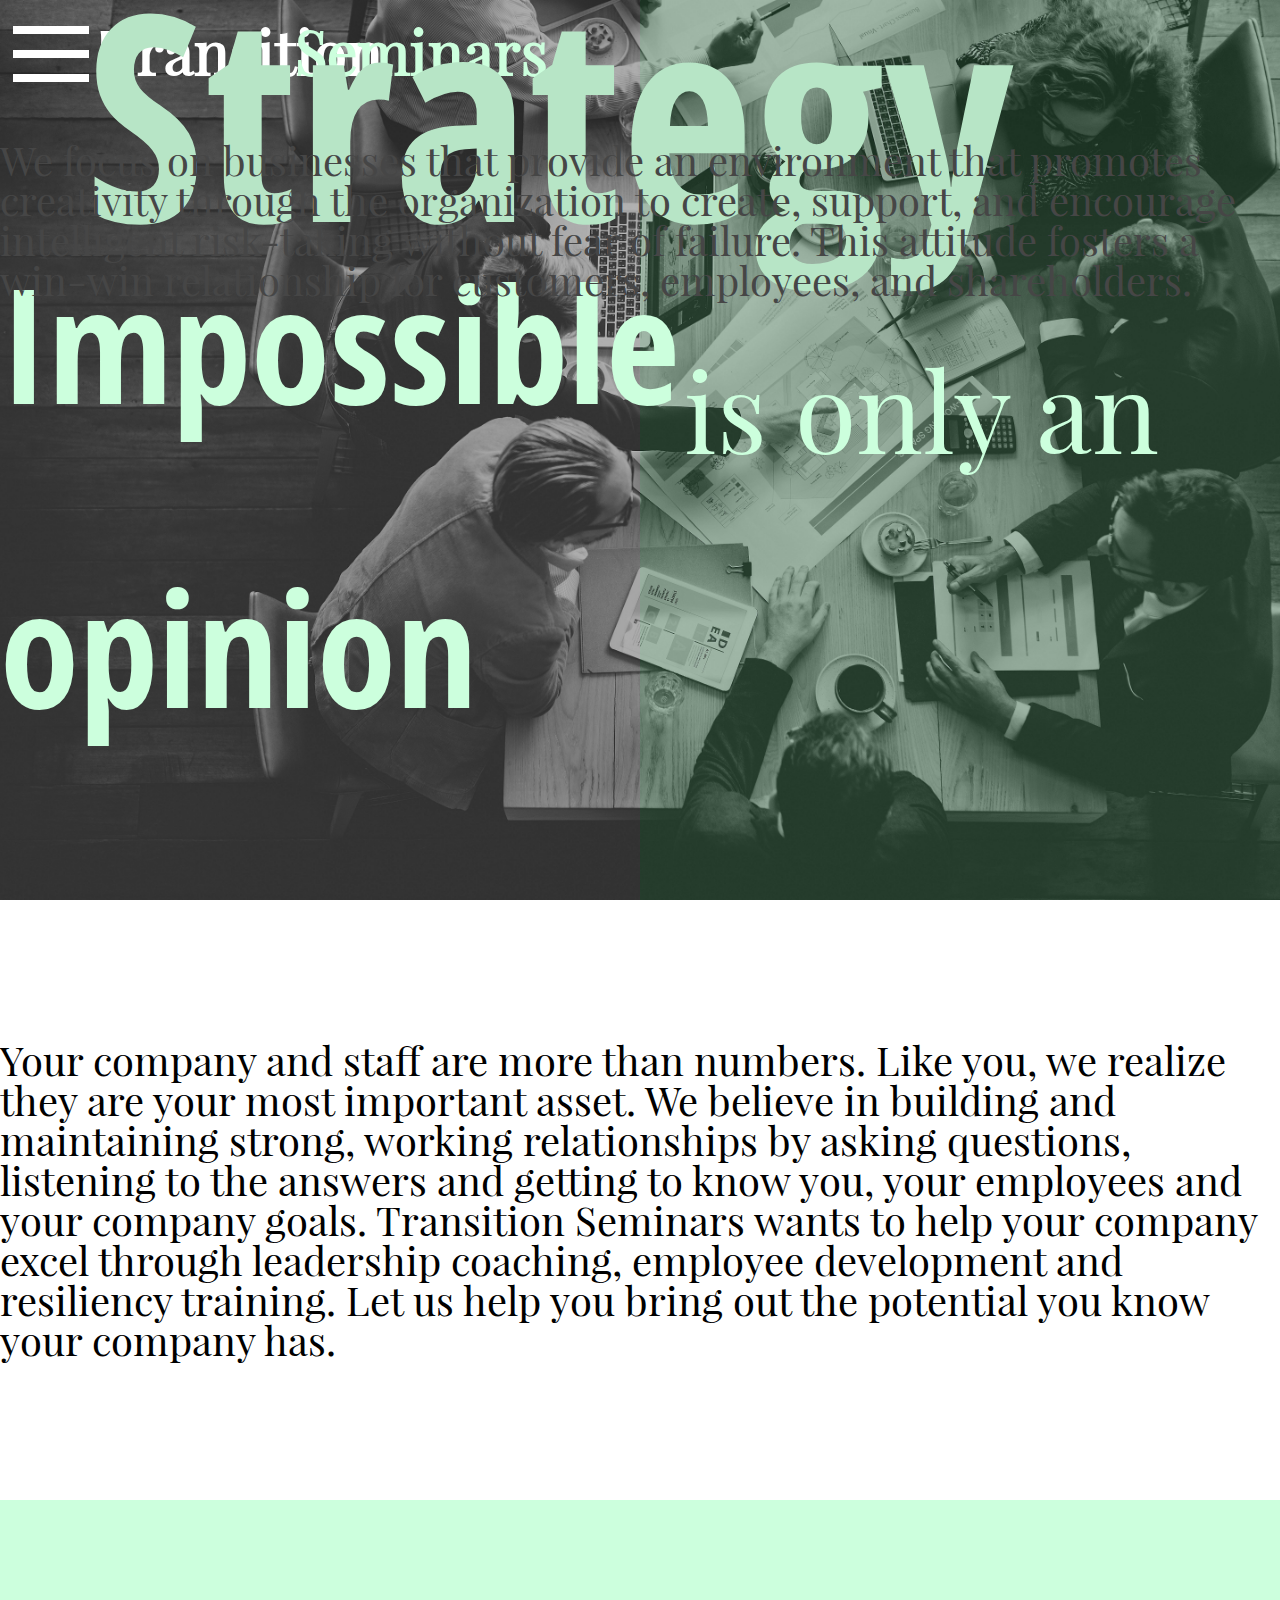
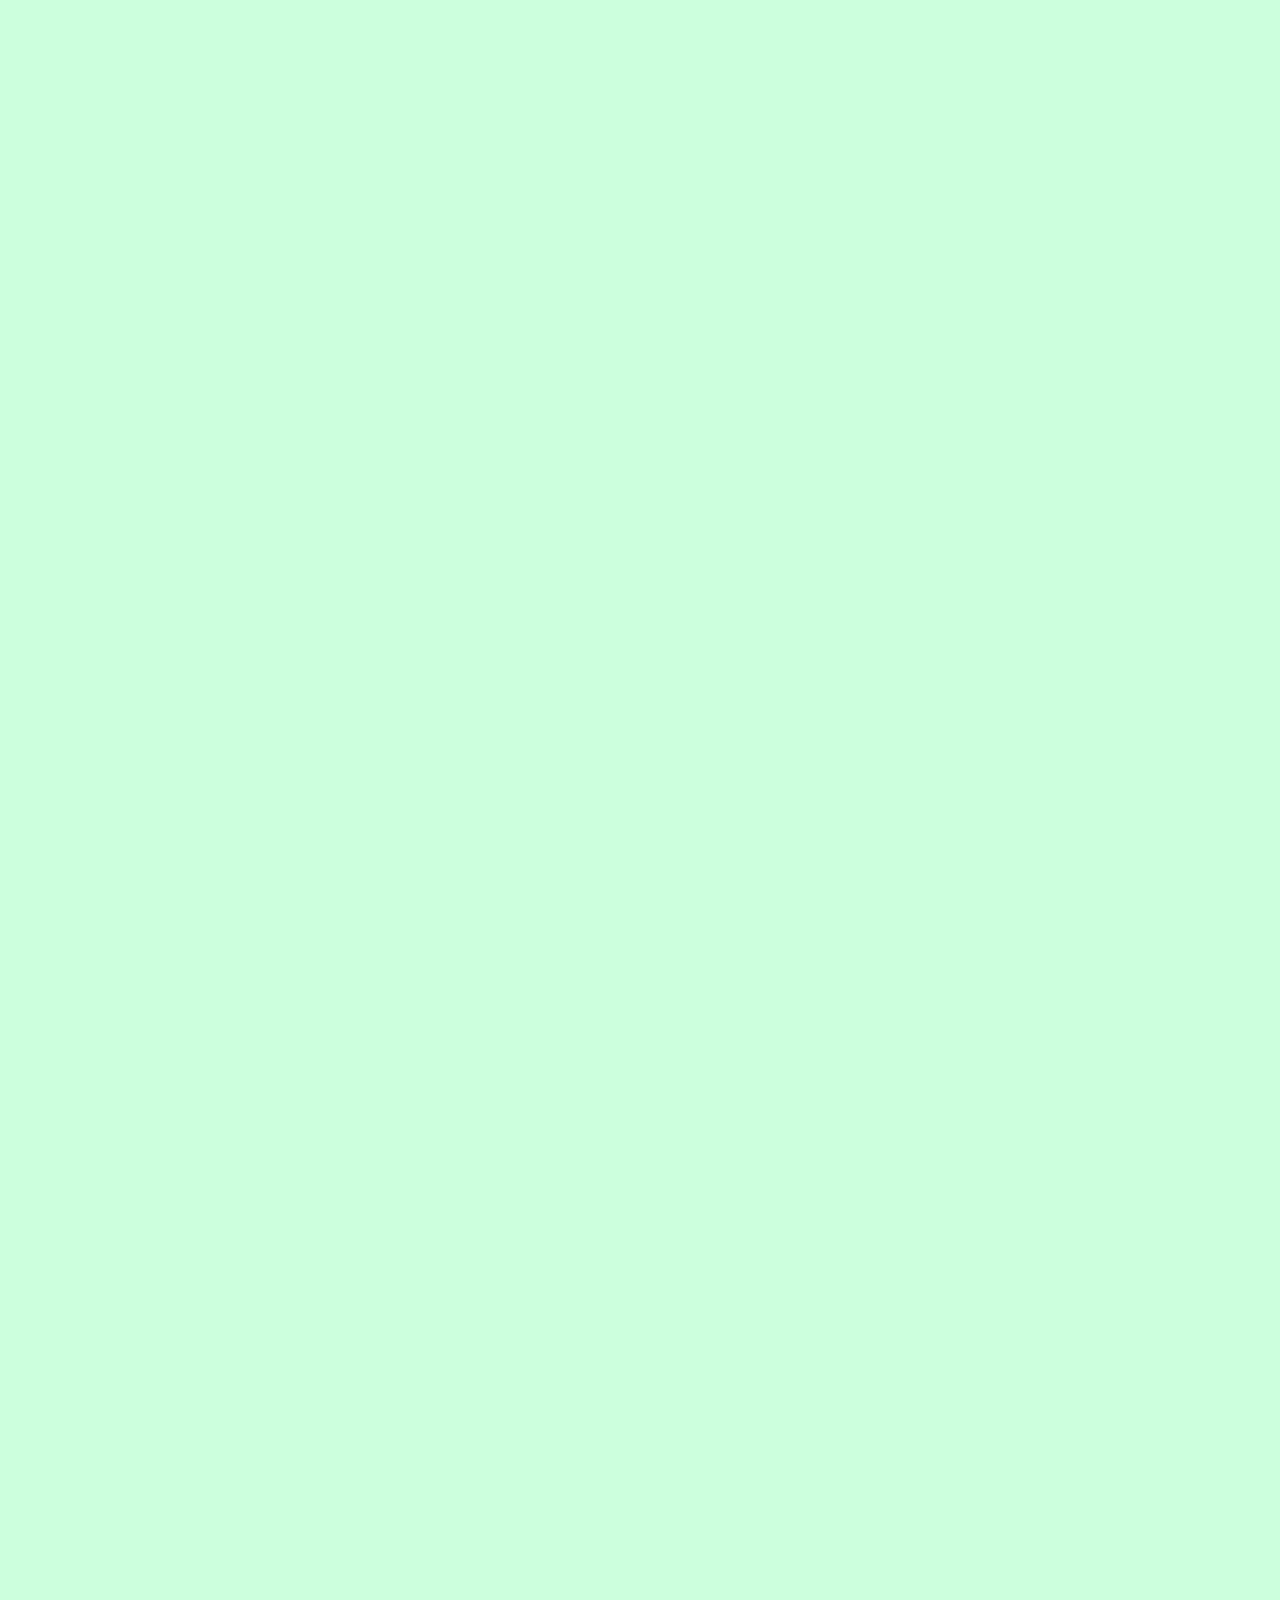
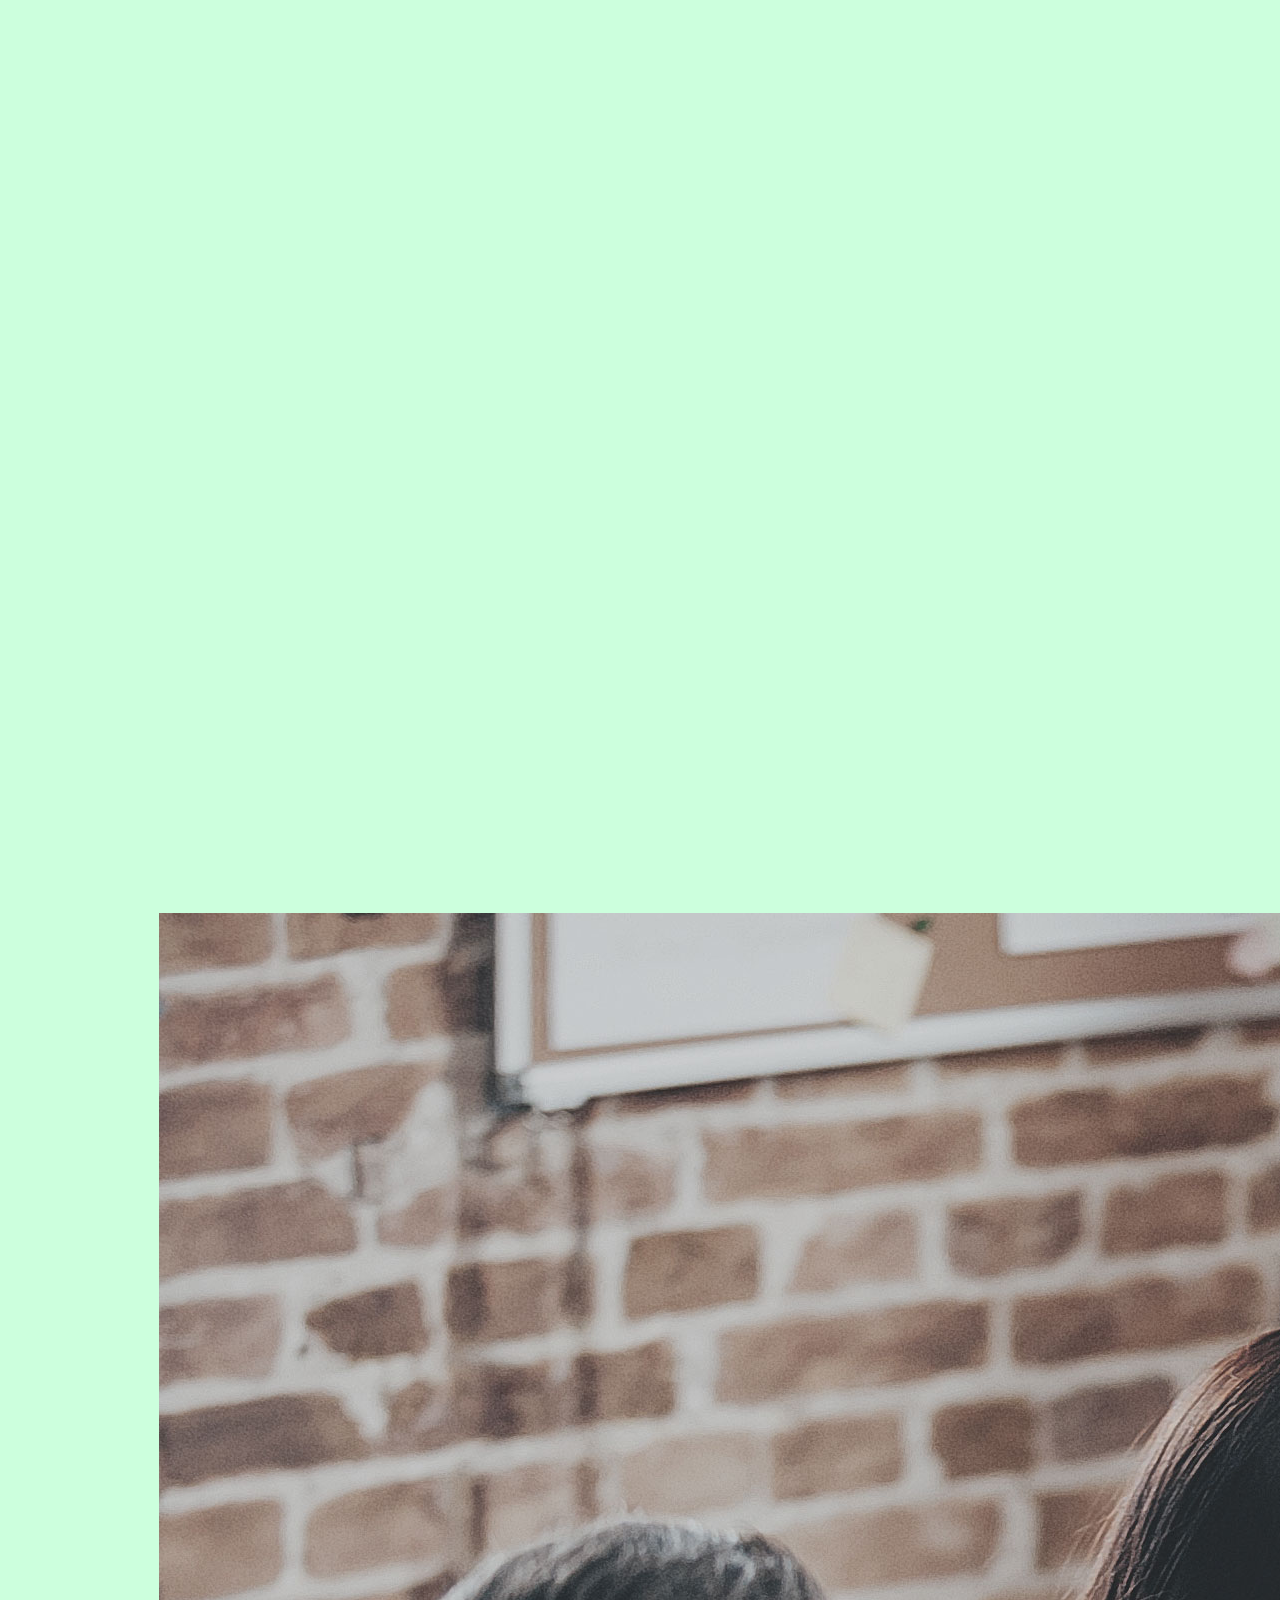
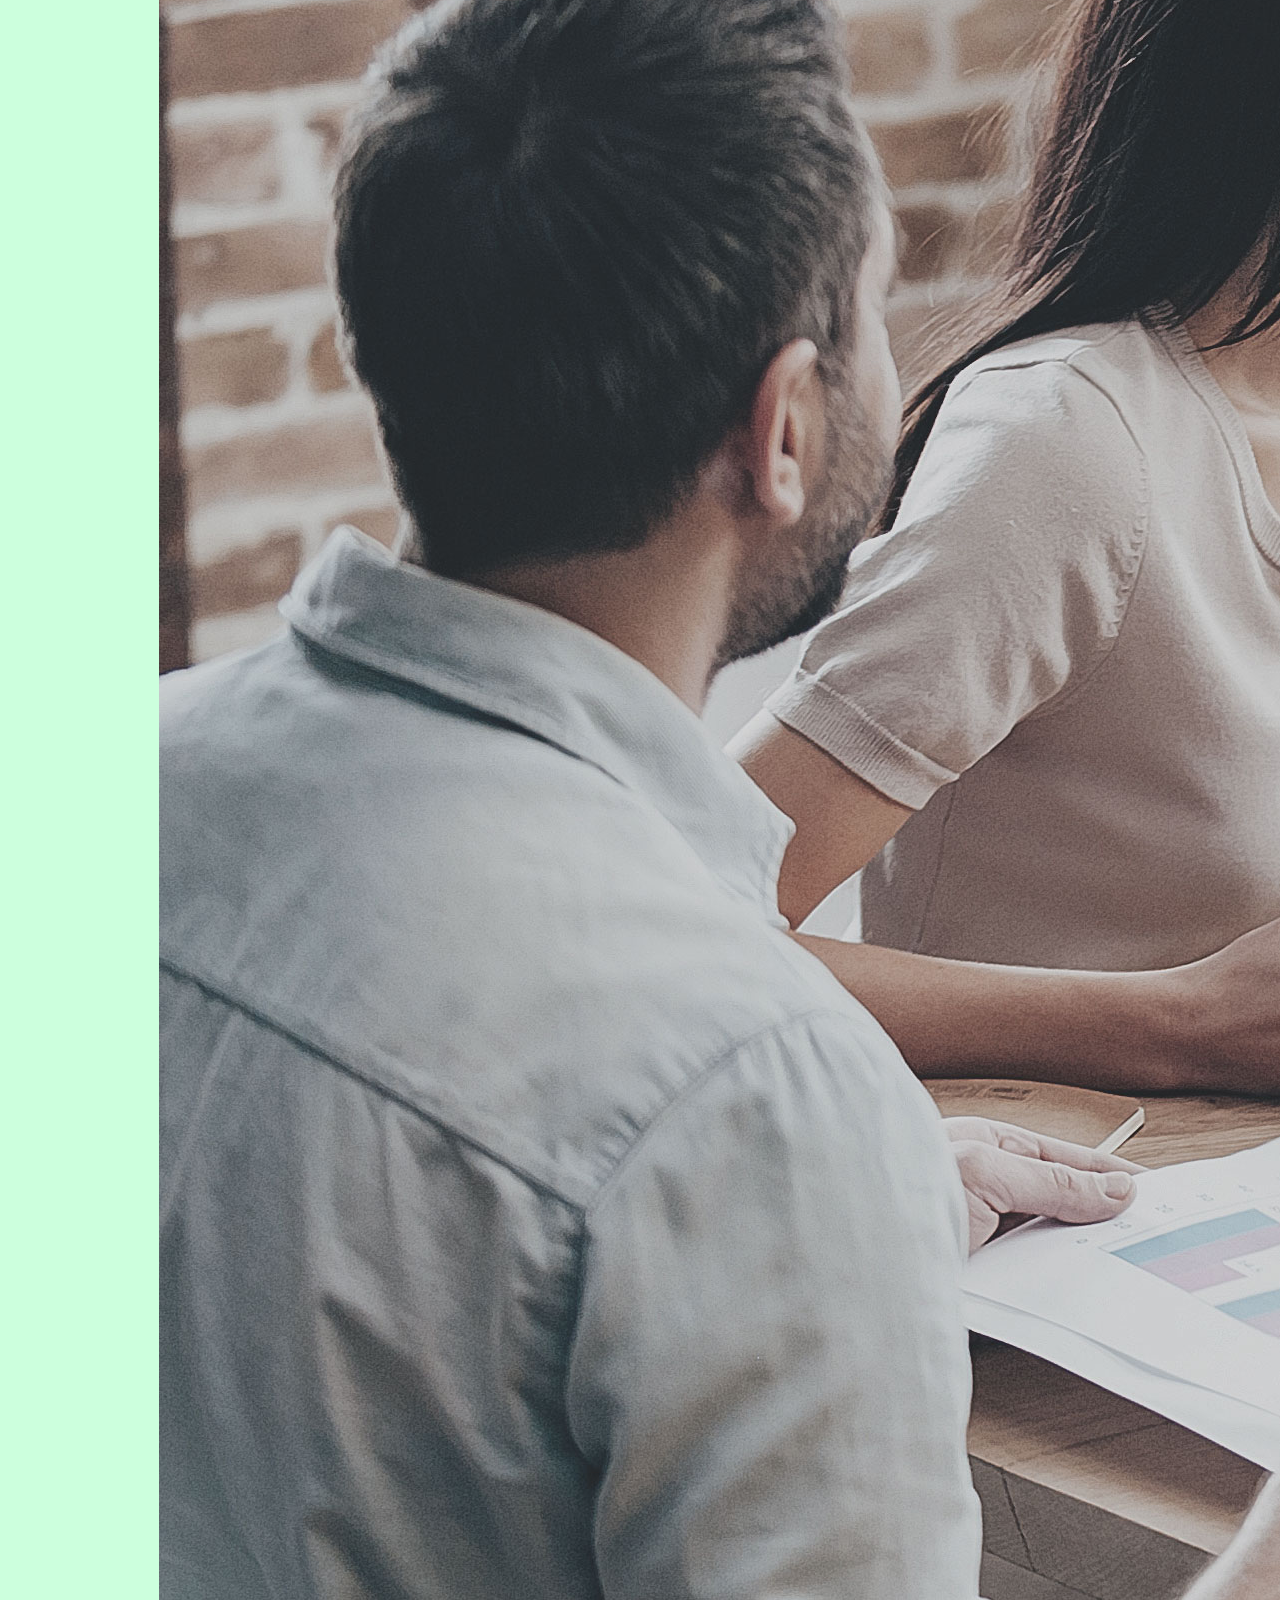
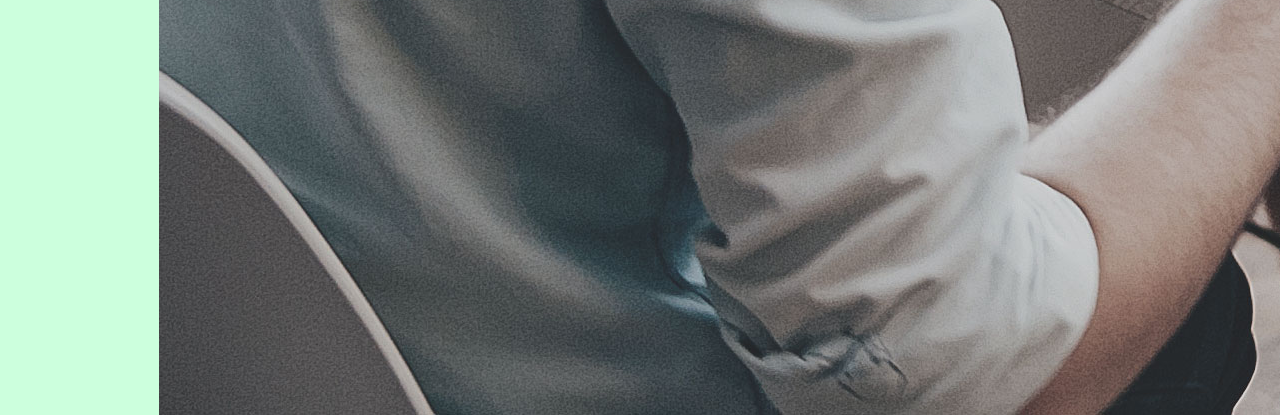
==== index.html @ 50e62ef0 "Finished vision and strategy statement complete with fade ins" ====
<DOCTYPE html>
<html lang="en">
	<head>
		<meta charset="utf-8">
		<meta http-equiv="X-UA-Compatible" content="IE=edge">
    	<meta name="viewport" content="width=device-width, initial-scale=1">

		<title>Transition Seminars</title>
		
		
		<link rel="stylesheet" href="https://maxcdn.bootstrapcdn.com/bootstrap/3.3.6/css/bootstrap.min.css" integrity="sha384-1q8mTJOASx8j1Au+a5WDVnPi2lkFfwwEAa8hDDdjZlpLegxhjVME1fgjWPGmkzs7" crossorigin="anonymous">
		<link rel="stylesheet" href="css/normalize.css">
		<link rel="stylesheet" href="css/animate.css">
		<link rel="stylesheet" href="css/styles.css">

	</head>
	<body class="preload">

		<div id="main" class="container">
			<div class="col-md-1" id="menu_button_container">
				<div class="menu_button">
					<span class="bar"></span>
					<span class="bar"></span>
					<span class="bar"></span>
				</div>
			</div>

			<ul class="col-md-3" id="nav">
				<li class="text-center"><a>Home</a></li>
				<li class="text-center"><a>Programs</a></li>
				<li class="text-center"><a>Products</a></li>
				<li class="text-center"><a>Contact</a></li>
			</ul>
			<div class="parent-container row">
				<div id="logo">
					<h3 class="col-md-offset-1 col-md-4">Transition <span>Seminars</span></h3>
				</div>
			</div>
			<div class="container-fluid col-md-12 row" id="quote">
				<span class="row col-md-12 text-center">Impossible</span>
				<span class="row col-md-12 text-center">is only an</span>
				<span class="row col-md-12 text-center">opinion</span>
			</div>
		</div>
		<div id="intro" class="container-fluid">
			<p class="col-md-6 col-md-offset-3">Your company and staff are more than numbers. Like you, we realize they are your most important asset. We believe in building and maintaining strong, working relationships by asking questions, listening to the answers and getting to know you, your employees and your company goals. Transition Seminars wants to help your company excel through leadership coaching, employee development and resiliency training. Let us help you bring out the potential you know your company has.</p>
		</div>
		<div id="three_values">
			<div id="vision" class="row">
				<img src="img/vision.jpg" class="col-md-5">
				<div class="col-md-3 col-md-offset-1">
					<span>Vision</span>
					<p>We believe that our role is to play an active part in making the world a better place to live and work. We are dedicated to excellence and the important task of empowering people to become aware of the capabilities of growth, understanding, and change that each of us has within us.</p>
				</div>
			</div>
			<div id="value-photos" class="row">
				<img src="img/values-1.jpg" class="col-md-6">
				<img src="img/values-2.jpg" class="col-md-6">
			</div>
			<div id="strategy" class="row">
				<div class="col-md-3 col-md-offset-3">
					<span>Strategy</span>
					<p>We focus on businesses that provide an environment that promotes creativity through the organization to create, support, and encourage intelligent risk-taking without fear of failure. This attitude fosters a win-win relationship for customers, employees, and shareholders.</p>
				</div>
				<img src="img/strategy.jpg" class="col-md-5">
			</div>
			<div id="advantage"></div>
		</div>
		<script src="https://ajax.googleapis.com/ajax/libs/jquery/1.11.3/jquery.min.js"></script>
		<script type="text/javascript" src="js/styles.js"></script>
	</body>	
</html>
---- css/styles.css ----
@font-face {
  font-family: Open Sans Condensed Bold;
  src: url("../fonts/OpenSans-CondBold.ttf"); }
@font-face {
  font-family: Playfair Display Regular;
  src: url("../fonts/PlayfairDisplay-Regular.ttf"); }
.preload *, .preload *:after {
  -webkit-transition: none !important;
  -moz-transition: none !important;
  -ms-transition: none !important;
  -o-transition: none !important;
  transition: none !important; }

body {
  font-size: 16px; }
  body #main {
    width: 100%;
    transition: 600ms ease; }
  body .main-left {
    position: absolute;
    left: 470 !important;
    transition: 600ms ease; }
  body #menu_button_container {
    position: fixed;
    margin-top: 10px;
    z-index: 10;
    width: 0;
    transition: .3s; }
    body #menu_button_container .menu_button {
      position: relative;
      width: 48px; }
      body #menu_button_container .menu_button .bar {
        display: block;
        width: .8rem;
        height: .5rem;
        margin: 1rem 0;
        border-right: 4.8rem solid #fff;
        -webkit-transition: all 600ms ease-in-out;
        -moz-transition: all 600ms ease-in-out;
        -ms-transition: all 600ms ease-in-out;
        -o-transition: all 600ms ease-in-out;
        transition: all 600ms ease-in-out; }
        body #menu_button_container .menu_button .bar:nth-of-type(1), body #menu_button_container .menu_button .bar:nth-of-type(3) {
          -webkit-transition: all 300ms ease-in-out;
          -moz-transition: all 300ms ease-in-out;
          -ms-transition: all 600ms ease-in-out;
          -o-transition: all 600ms ease-in-out;
          transition: all 600ms ease-in-out; }
        body #menu_button_container .menu_button .bar:nth-of-type(2):after {
          content: "";
          position: absolute;
          border-right: 4.8rem solid #ffffff;
          width: .8rem;
          height: .5rem;
          -webkit-transition: -webkit-all 300ms ease-in-out;
          -moz-transition: -moz- 300ms ease-in-out;
          -ms-transition: -ms-all 600ms ease-in-out;
          -o-transition: -o-all 600ms ease-in-out;
          transition: 600ms ease-in-out; }
      body #menu_button_container .menu_button .bar-scroll {
        border-right: 4.8rem solid #464646 !important; }
        body #menu_button_container .menu_button .bar-scroll:nth-of-type(2):after {
          border-right: 4.8rem solid #464646 !important; }
  body .pushed .menu_button .bar:nth-of-type(1) {
    opacity: 0;
    transform: translateY(-10px);
    border-right: 4.8rem solid #464646 !important; }
  body .pushed .menu_button .bar:nth-of-type(3) {
    opacity: 0;
    transform: translateY(10px);
    border-right: 4.8rem solid #464646 !important; }
  body .pushed .menu_button .bar:nth-of-type(2) {
    border-right: 4.8rem solid #464646 !important;
    -webkit-transform: rotate(-45deg);
    -moz-transform: rotate(-45deg);
    -ms-transform: rotate(-45deg);
    -o-transform: rotate(-45deg);
    transform: rotate(-45deg); }
    body .pushed .menu_button .bar:nth-of-type(2):after {
      content: "";
      border-right: 4.8rem solid #464646 !important;
      -webkit-transform: rotate(90deg);
      -moz-transform: rotate(90deg);
      -ms-transform: rotate(90deg);
      -o-transform: rotate(90deg);
      transform: rotate(90deg); }
  body #nav {
    position: fixed;
    background-color: white;
    height: 100%;
    margin-left: -15px;
    font-size: 5rem;
    padding-top: 75px;
    z-index: 9;
    left: -470;
    transition: 600ms;
    list-style-type: none;
    font-family: Open Sans Condensed Bold; }
    body #nav li {
      margin: 50px 0; }
      body #nav li a {
        position: relative;
        color: #464646; }
        body #nav li a:after {
          content: "";
          position: absolute;
          background-color: #ccffdd;
          height: 7px;
          width: 0;
          top: 100%;
          left: 0;
          -webkit-transition: opacity .4s ease-in-out, width .4s ease-in-out;
          -moz-transition: opacity .4s ease-in-out, width .4s ease-in-out;
          -o-transition: opacity .4s ease-in-out, width .4s ease-in-out;
          transition: opacity .4s ease-in-out, width .4s ease-in-out; }
        body #nav li a:link, body #nav li a:active, body #nav li a:visited {
          color: #464646;
          text-decoration: none; }
        body #nav li a:hover {
          color: #464646;
          text-decoration: none; }
          body #nav li a:hover:after {
            opacity: 1;
            width: 100%; }
  body .nav-left {
    left: 0 !important; }
  body #main {
    background: url("../img/header.jpg");
    background-size: cover;
    background-position: center;
    height: 100vh;
    background-attachment: fixed; }
    body #main .parent-container {
      position: relative; }
      body #main .parent-container #logo {
        position: absolute;
        left: 100; }
        body #main .parent-container #logo h3 {
          position: absolute;
          font-family: Playfair Display Regular;
          font-size: 3.75rem;
          color: #fff;
          margin-top: 16px;
          padding-bottom: 5px;
          transition: 600ms; }
          body #main .parent-container #logo h3 span {
            position: absolute;
            color: #ccffdd;
            top: 0;
            left: 195;
            transition: 600ms; }
    body #main .logo-left h3 {
      color: #464646 !important; }
      body #main .logo-left h3 span {
        color: #464646 !important; }
    body #main #quote {
      position: absolute;
      width: 100%; }
      body #main #quote span:nth-child(1) {
        position: relative;
        font-family: Open Sans Condensed Bold;
        font-size: 10rem;
        color: #ccffdd;
        top: 250; }
      body #main #quote span:nth-child(2) {
        position: relative;
        font-family: Playfair Display Regular;
        font-size: 7rem;
        color: #ccffdd;
        top: 300; }
      body #main #quote span:nth-child(3) {
        position: relative;
        font-family: Open Sans Condensed Bold;
        font-size: 10rem;
        color: #ccffdd;
        top: 370; }
  body #intro p {
    font-family: Playfair Display Regular;
    font-size: 2.5rem;
    padding: 100px 0;
    line-height: 40px; }
  body #three_values {
    background-color: #ccffdd;
    width: 100%; }
    body #three_values span {
      position: absolute;
      font-family: Open Sans Condensed Bold;
      font-size: 18rem;
      color: #b7e5c6; }
    body #three_values p {
      position: absolute;
      font-family: Playfair Display Regular;
      font-size: 2.5rem;
      line-height: 40px;
      color: #464646; }
    body #three_values #vision {
      margin: 0px; }
      body #three_values #vision img {
        margin-left: -15px;
        padding: 0;
        opacity: 0; }
      body #three_values #vision span {
        top: -50;
        left: -205;
        opacity: 0;
        animation-delay: 200ms; }
      body #three_values #vision p {
        top: 100;
        opacity: 0;
        animation-delay: 400ms; }
    body #three_values #value-photos {
      margin: 0;
      padding: 0; }
      body #three_values #value-photos img {
        margin: 0;
        padding: 0;
        width: 50%;
        opacity: 0; }
      body #three_values #value-photos img:nth-of-type(2) {
        animation-delay: 200ms; }
    body #three_values #strategy {
      background: #ccffdd;
      width: 100%;
      margin: 0;
      padding: 0; }
      body #three_values #strategy span {
        top: -55;
        left: 85;
        z-index: 1;
        animation-delay: 200ms; }
      body #three_values #strategy p {
        top: 100;
        z-index: 2;
        animation-delay: 400ms; }
      body #three_values #strategy img {
        position: relative;
        margin: 0;
        padding: 0;
        left: 159;
        transition: 600ms; }

/*# sourceMappingURL=styles.css.map */
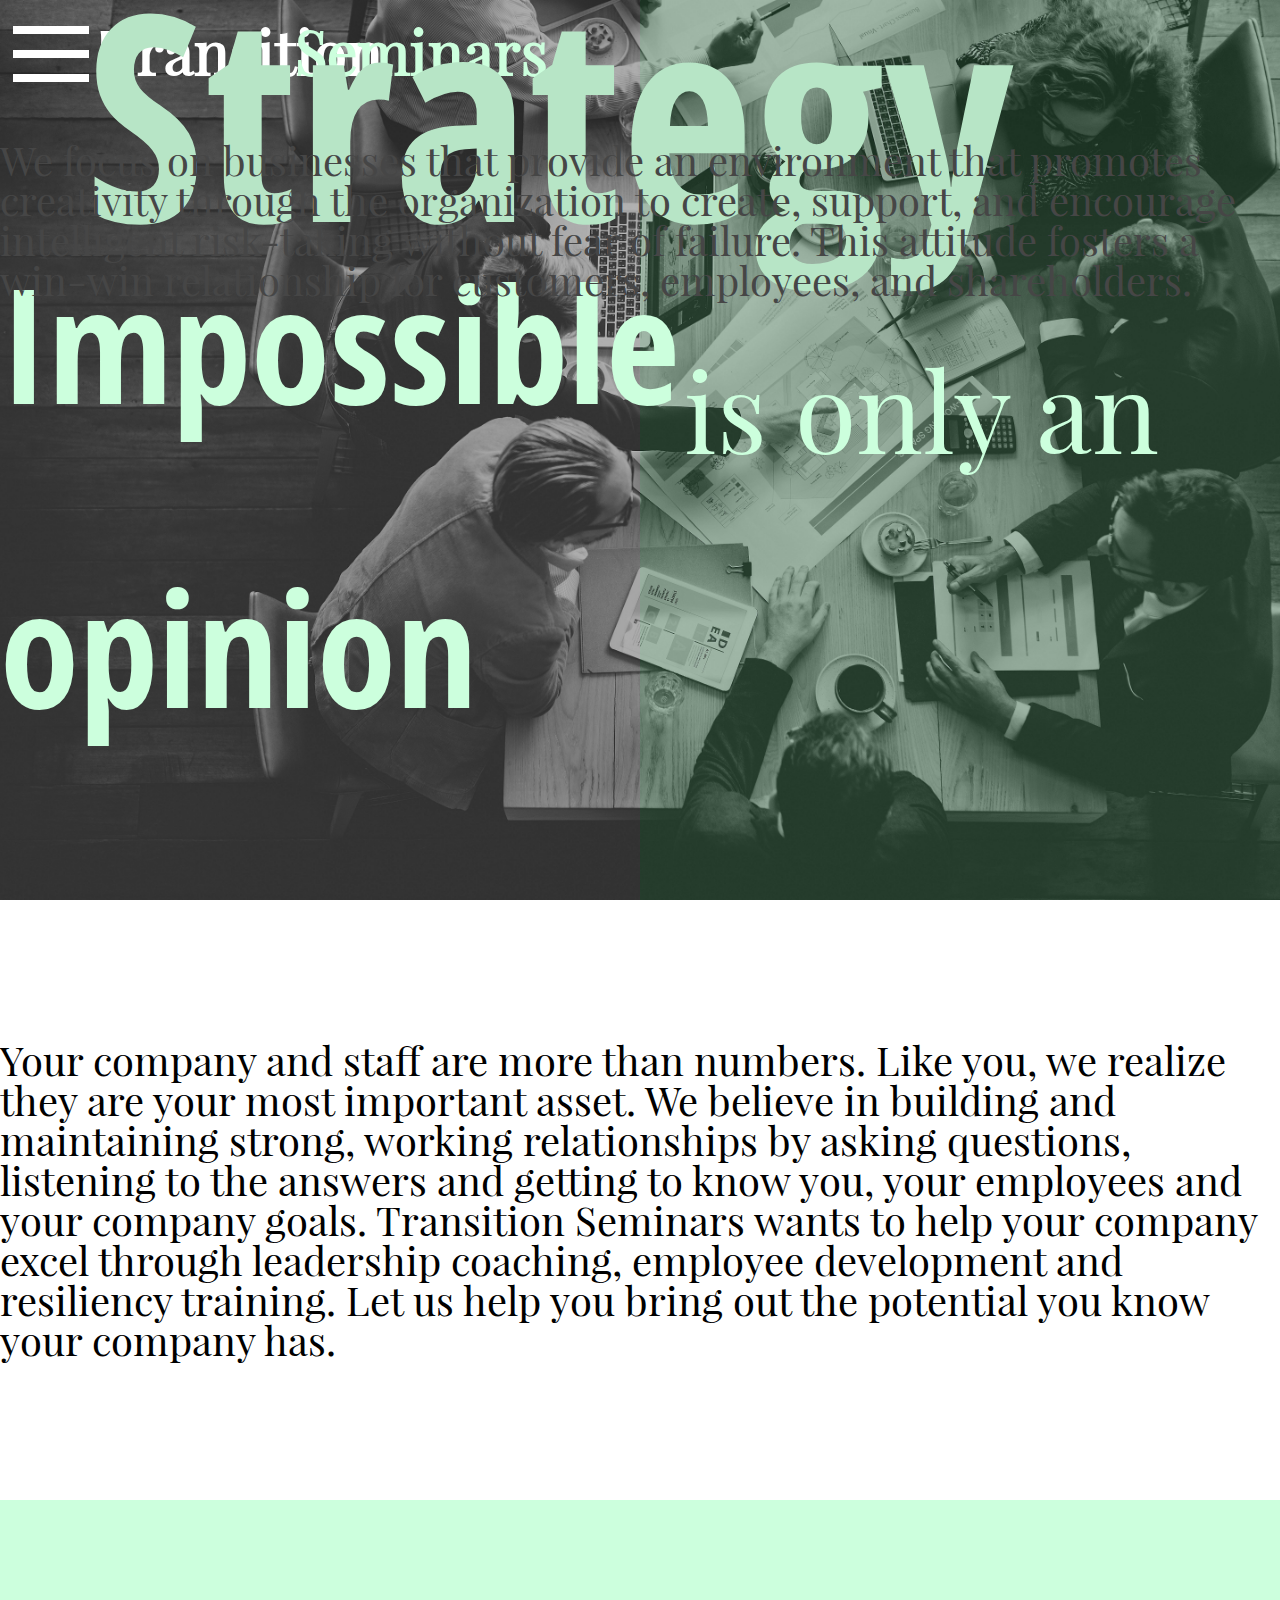
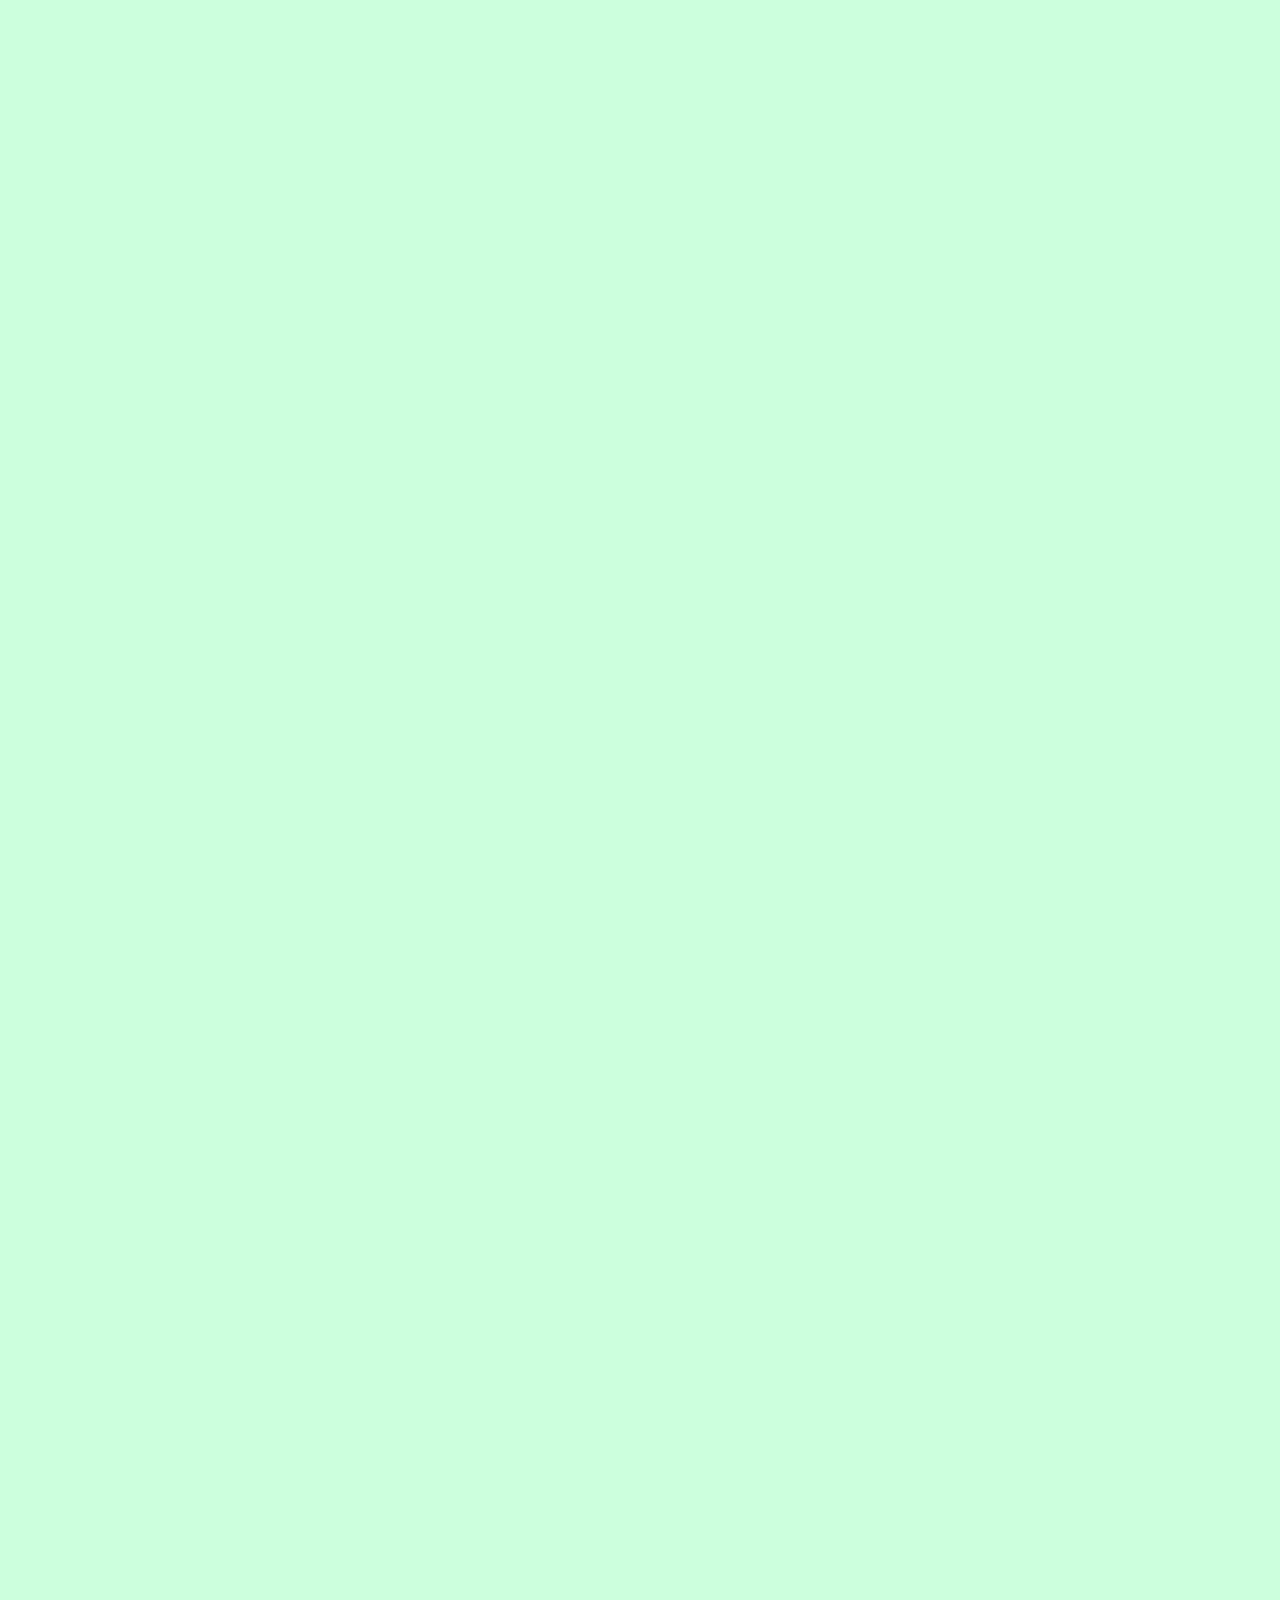
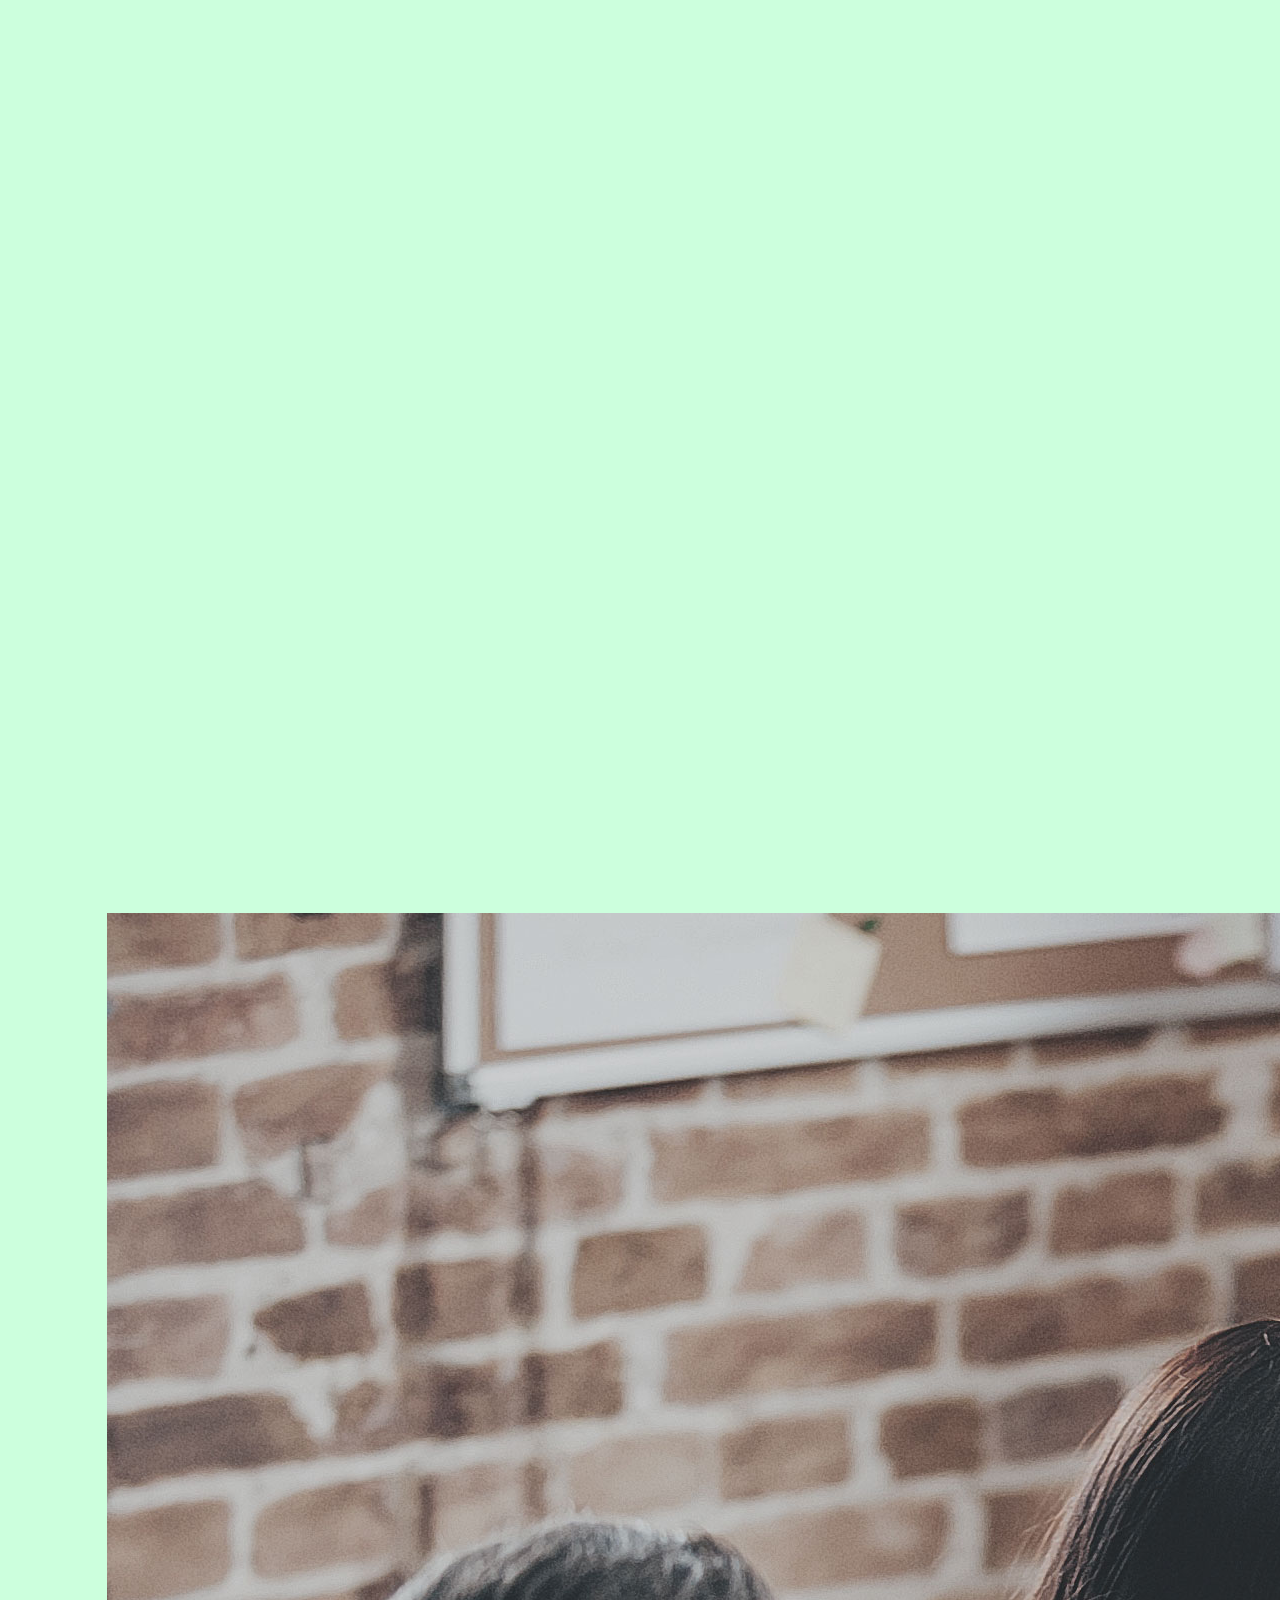
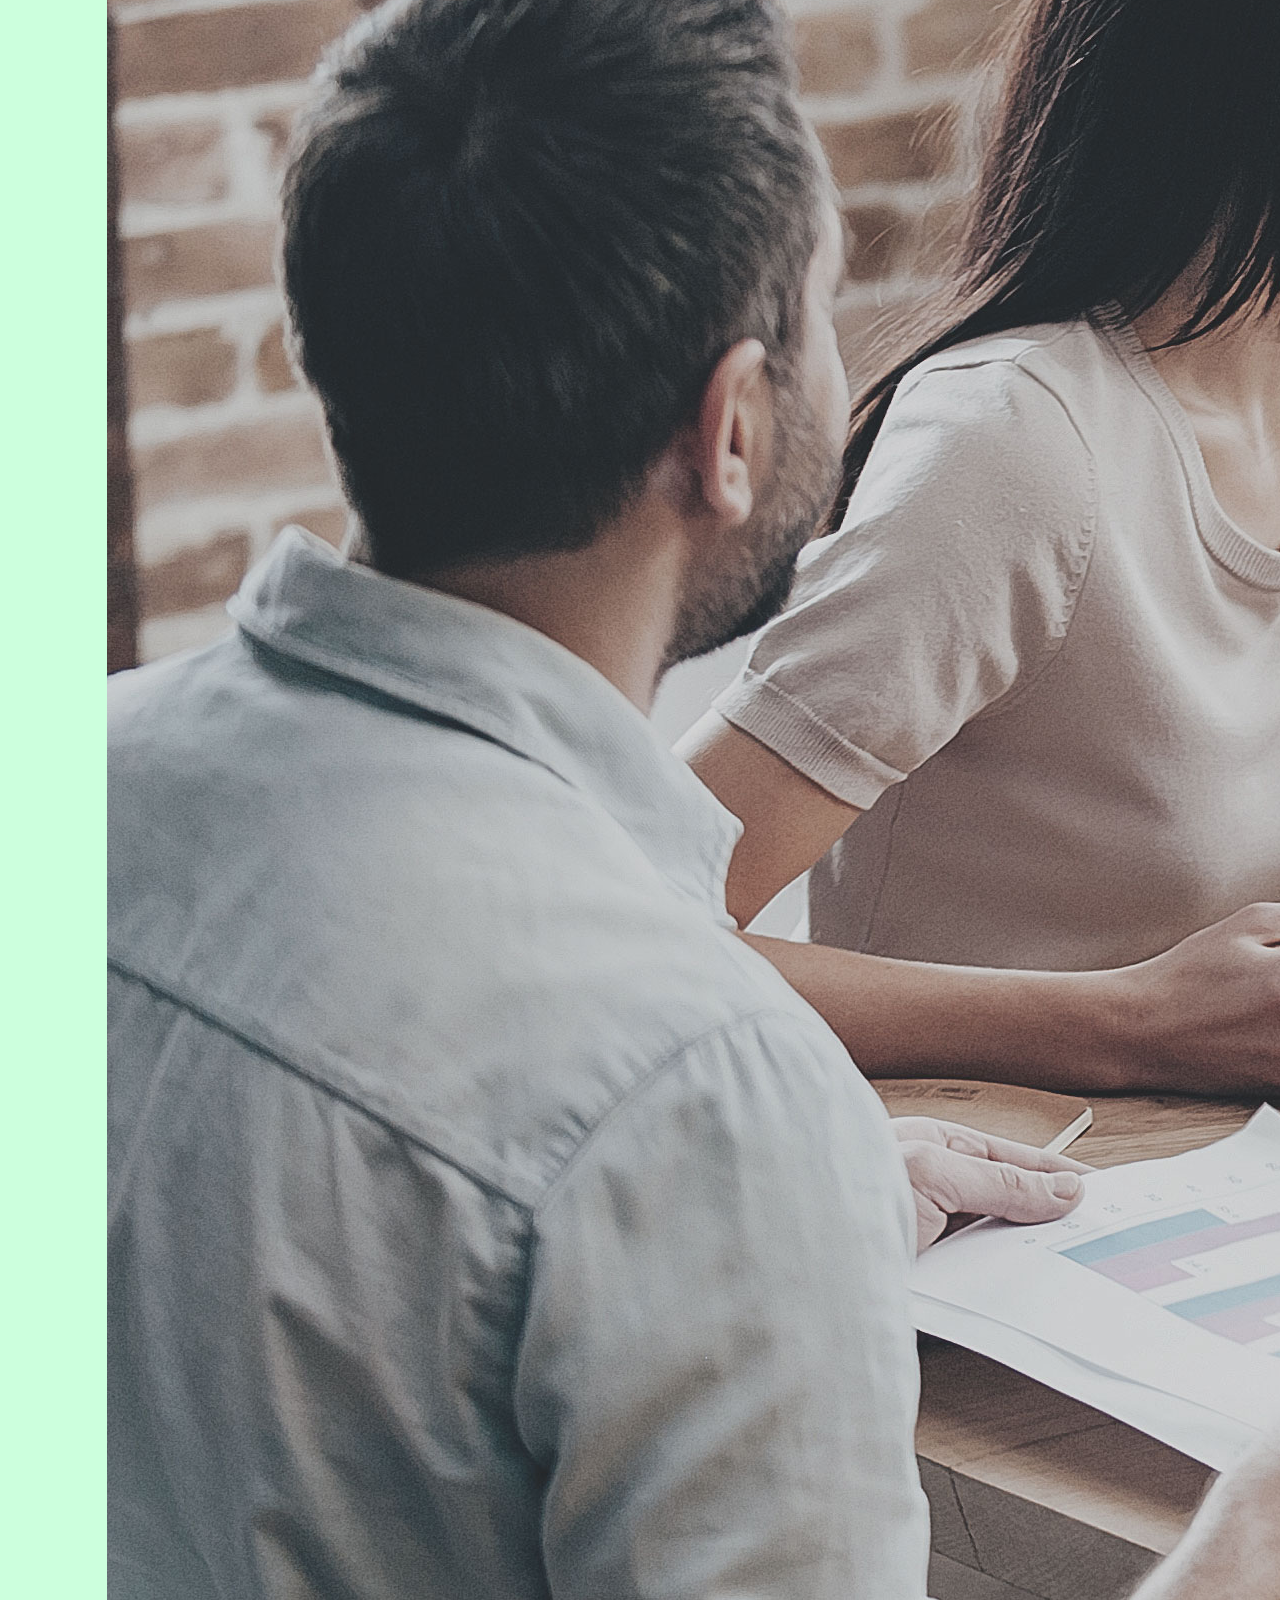
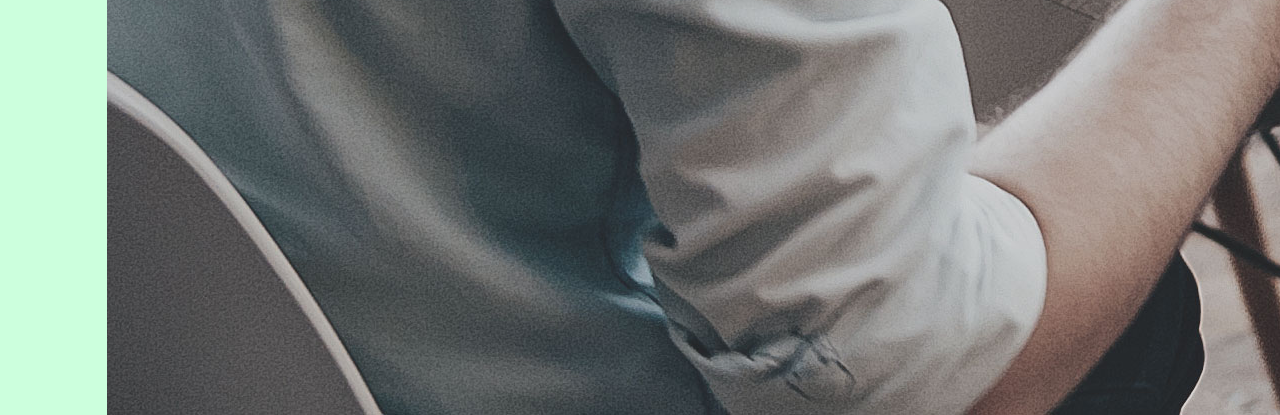
==== commit 8a6d0b6e: "Made header quote parallax and fixed responsiveness of the strategy image" ====
--- a/index.html
+++ b/index.html
@@ -37,9 +37,9 @@
 				</div>
 			</div>
 			<div class="container-fluid col-md-12 row" id="quote">
-				<span class="row col-md-12 text-center">Impossible</span>
-				<span class="row col-md-12 text-center">is only an</span>
-				<span class="row col-md-12 text-center">opinion</span>
+				<span class="row col-md-12 text-center" id="quote-1">Impossible</span>
+				<span class="row col-md-12 text-center" id="quote-2">is only an</span>
+				<span class="row col-md-12 text-center" id="quote-3">opinion</span>
 			</div>
 		</div>
 		<div id="intro" class="container-fluid">
--- a/css/styles.css
+++ b/css/styles.css
@@ -15,15 +15,15 @@
   font-size: 16px; }
   body #main {
     width: 100%;
-    transition: 600ms ease; }
-  body .main-left {
-    position: absolute;
-    left: 470 !important;
-    transition: 600ms ease; }
+    background: url("../img/header.jpg");
+    background-size: cover;
+    background-position: center;
+    height: 100vh;
+    background-attachment: fixed; }
   body #menu_button_container {
     position: fixed;
     margin-top: 10px;
-    z-index: 10;
+    z-index: 99;
     width: 0;
     transition: .3s; }
     body #menu_button_container .menu_button {
@@ -91,7 +91,7 @@
     margin-left: -15px;
     font-size: 5rem;
     padding-top: 75px;
-    z-index: 9;
+    z-index: 15;
     left: -470;
     transition: 600ms;
     list-style-type: none;
@@ -124,61 +124,55 @@
             width: 100%; }
   body .nav-left {
     left: 0 !important; }
-  body #main {
-    background: url("../img/header.jpg");
-    background-size: cover;
-    background-position: center;
-    height: 100vh;
-    background-attachment: fixed; }
-    body #main .parent-container {
-      position: relative; }
-      body #main .parent-container #logo {
+  body #main .parent-container {
+    position: relative; }
+    body #main .parent-container #logo {
+      position: absolute;
+      left: 100; }
+      body #main .parent-container #logo h3 {
         position: absolute;
-        left: 100; }
-        body #main .parent-container #logo h3 {
+        font-family: Playfair Display Regular;
+        font-size: 3.75rem;
+        color: #fff;
+        margin-top: 16px;
+        padding-bottom: 5px;
+        transition: 600ms; }
+        body #main .parent-container #logo h3 span {
           position: absolute;
-          font-family: Playfair Display Regular;
-          font-size: 3.75rem;
-          color: #fff;
-          margin-top: 16px;
-          padding-bottom: 5px;
+          color: #ccffdd;
+          top: 0;
+          left: 195;
           transition: 600ms; }
-          body #main .parent-container #logo h3 span {
-            position: absolute;
-            color: #ccffdd;
-            top: 0;
-            left: 195;
-            transition: 600ms; }
-    body #main .logo-left h3 {
-      color: #464646 !important; }
-      body #main .logo-left h3 span {
-        color: #464646 !important; }
-    body #main #quote {
-      position: absolute;
-      width: 100%; }
-      body #main #quote span:nth-child(1) {
-        position: relative;
-        font-family: Open Sans Condensed Bold;
-        font-size: 10rem;
-        color: #ccffdd;
-        top: 250; }
-      body #main #quote span:nth-child(2) {
-        position: relative;
-        font-family: Playfair Display Regular;
-        font-size: 7rem;
-        color: #ccffdd;
-        top: 300; }
-      body #main #quote span:nth-child(3) {
-        position: relative;
-        font-family: Open Sans Condensed Bold;
-        font-size: 10rem;
-        color: #ccffdd;
-        top: 370; }
-  body #intro p {
-    font-family: Playfair Display Regular;
-    font-size: 2.5rem;
-    padding: 100px 0;
-    line-height: 40px; }
+  body #main #quote {
+    position: absolute;
+    width: 100%; }
+    body #main #quote span:nth-child(1) {
+      position: relative;
+      font-family: Open Sans Condensed Bold;
+      font-size: 10rem;
+      color: #ccffdd;
+      top: 250; }
+    body #main #quote span:nth-child(2) {
+      position: relative;
+      font-family: Playfair Display Regular;
+      font-size: 7rem;
+      color: #ccffdd;
+      top: 300; }
+    body #main #quote span:nth-child(3) {
+      position: relative;
+      font-family: Open Sans Condensed Bold;
+      font-size: 10rem;
+      color: #ccffdd;
+      top: 370; }
+  body #intro {
+    position: relative;
+    z-index: 10;
+    background-color: #fff; }
+    body #intro p {
+      font-family: Playfair Display Regular;
+      font-size: 2.5rem;
+      padding: 100px 0;
+      line-height: 40px; }
   body #three_values {
     background-color: #ccffdd;
     width: 100%; }
@@ -236,7 +230,7 @@
         position: relative;
         margin: 0;
         padding: 0;
-        left: 159;
+        left: 8.37%;
         transition: 600ms; }
 
 /*# sourceMappingURL=styles.css.map */
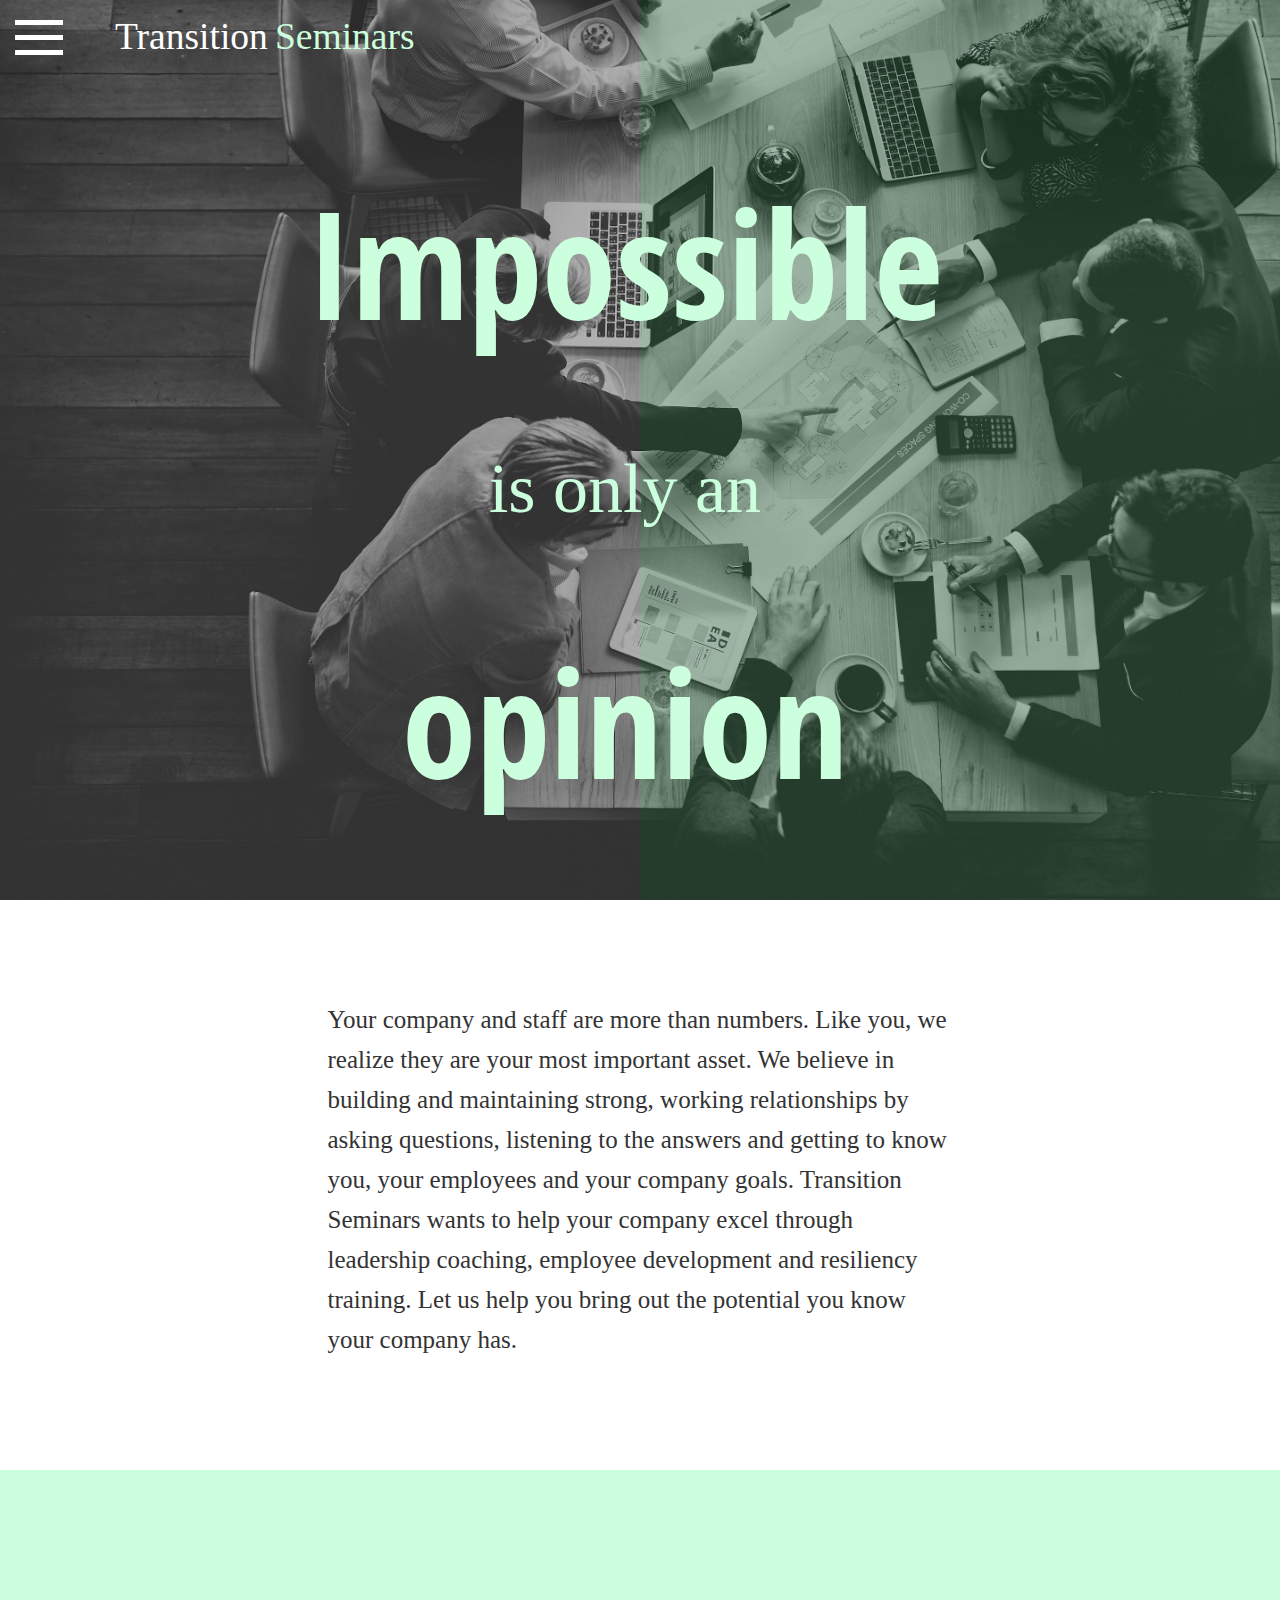
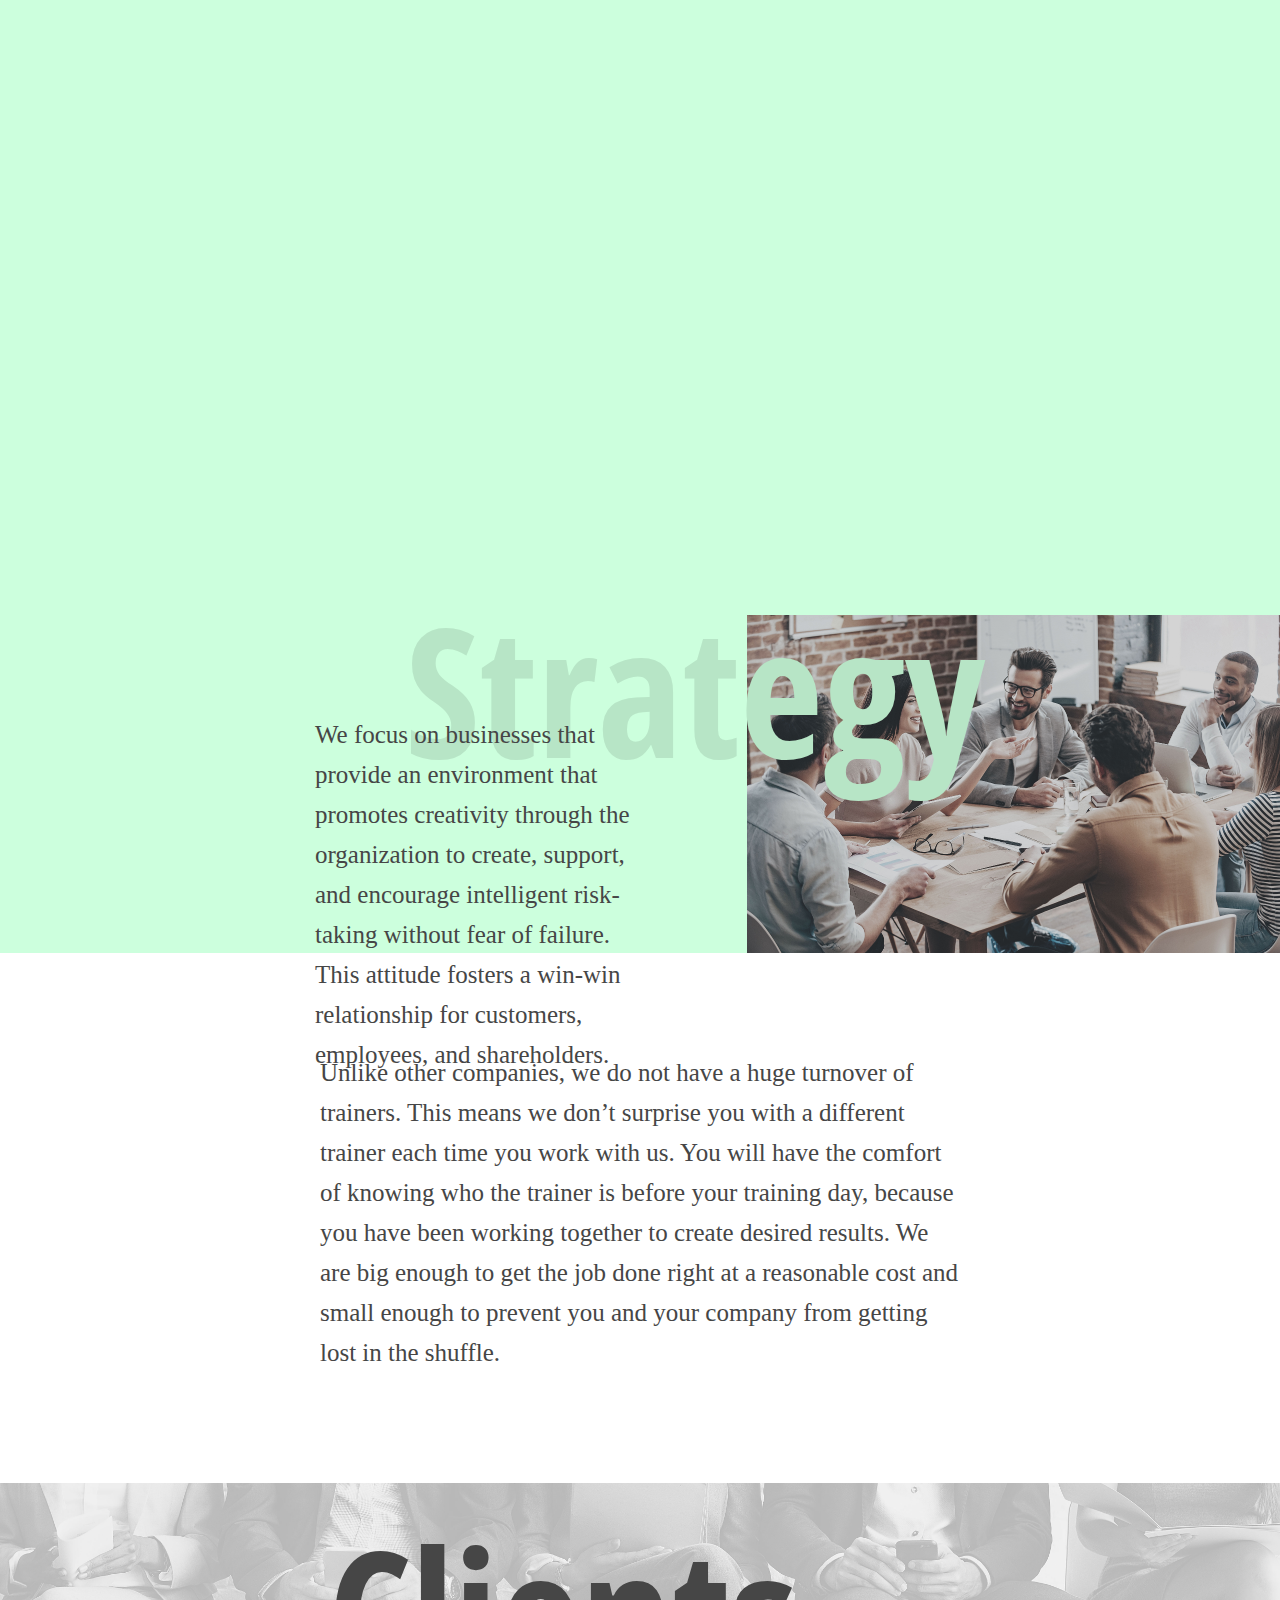
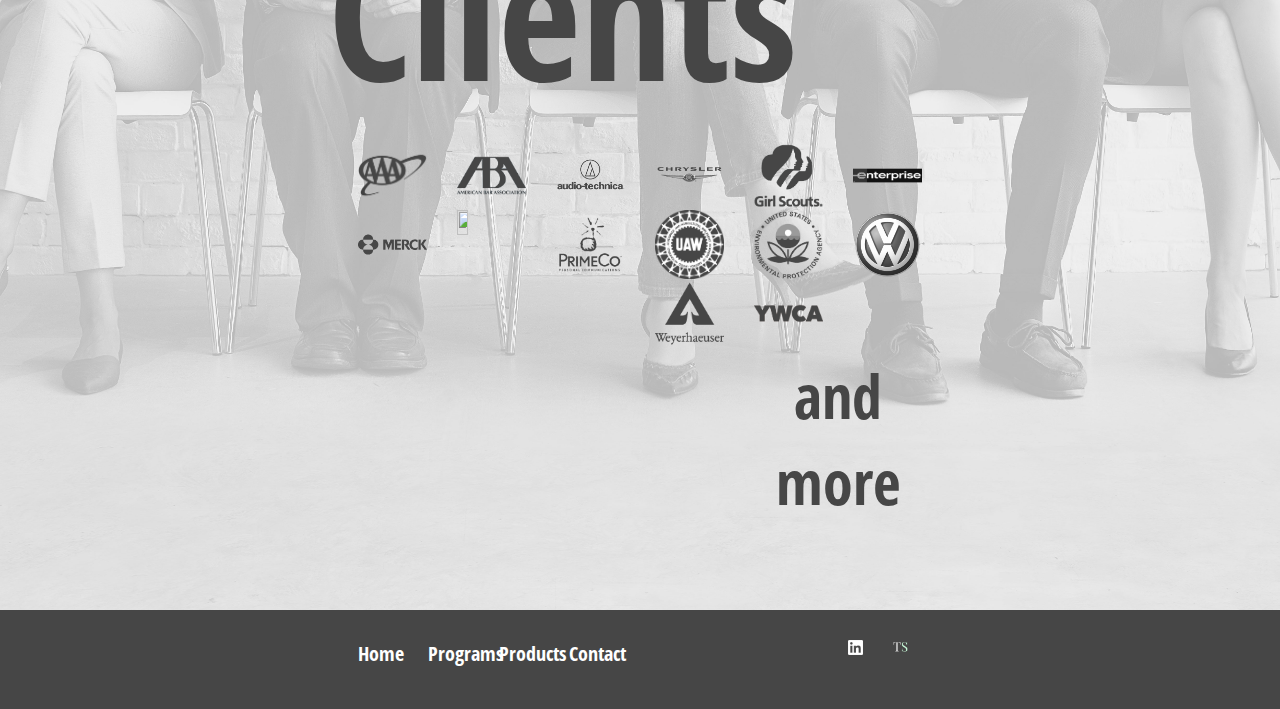
==== commit c97a4f87: "Added and completed client and footer section. Still might want to add fadeIn to logos." ====
--- a/index.html
+++ b/index.html
@@ -8,16 +8,16 @@
 		<title>Transition Seminars</title>
 		
 		
-		<link rel="stylesheet" href="https://maxcdn.bootstrapcdn.com/bootstrap/3.3.6/css/bootstrap.min.css" integrity="sha384-1q8mTJOASx8j1Au+a5WDVnPi2lkFfwwEAa8hDDdjZlpLegxhjVME1fgjWPGmkzs7" crossorigin="anonymous">
+		<link rel="stylesheet" href="https://maxcdn.bootstrapcdn.com/bootstrap/3.3.7/css/bootstrap.min.css" integrity="sha384-BVYiiSIFeK1dGmJRAkycuHAHRg32OmUcww7on3RYdg4Va+PmSTsz/K68vbdEjh4u" crossorigin="anonymous">
+
 		<link rel="stylesheet" href="css/normalize.css">
 		<link rel="stylesheet" href="css/animate.css">
 		<link rel="stylesheet" href="css/styles.css">
 
 	</head>
 	<body class="preload">
-
-		<div id="main" class="container">
-			<div class="col-md-1" id="menu_button_container">
+		<div id="main" class="container-fluid">
+			<div class="col-md-1 row" id="menu_button_container">
 				<div class="menu_button">
 					<span class="bar"></span>
 					<span class="bar"></span>
@@ -26,7 +26,7 @@
 			</div>
 
 			<ul class="col-md-3" id="nav">
-				<li class="text-center"><a>Home</a></li>
+				<li class="text-center"><a href="index.html">Home</a></li>
 				<li class="text-center"><a>Programs</a></li>
 				<li class="text-center"><a>Products</a></li>
 				<li class="text-center"><a>Contact</a></li>
@@ -43,9 +43,9 @@
 			</div>
 		</div>
 		<div id="intro" class="container-fluid">
-			<p class="col-md-6 col-md-offset-3">Your company and staff are more than numbers. Like you, we realize they are your most important asset. We believe in building and maintaining strong, working relationships by asking questions, listening to the answers and getting to know you, your employees and your company goals. Transition Seminars wants to help your company excel through leadership coaching, employee development and resiliency training. Let us help you bring out the potential you know your company has.</p>
+			<p class="col-md-6 col-md-offset-3 row">Your company and staff are more than numbers. Like you, we realize they are your most important asset. We believe in building and maintaining strong, working relationships by asking questions, listening to the answers and getting to know you, your employees and your company goals. Transition Seminars wants to help your company excel through leadership coaching, employee development and resiliency training. Let us help you bring out the potential you know your company has.</p>
 		</div>
-		<div id="three_values">
+		<div id="three_values" class="container-fluid">
 			<div id="vision" class="row">
 				<img src="img/vision.jpg" class="col-md-5">
 				<div class="col-md-3 col-md-offset-1">
@@ -64,9 +64,47 @@
 				</div>
 				<img src="img/strategy.jpg" class="col-md-5">
 			</div>
-			<div id="advantage"></div>
+			<div id="advantage" class="row">
+				<p class="col-md-6 col-md-offset-3">Unlike other companies, we do not have a huge turnover of trainers.  This means we don’t surprise you with a different trainer each time you work with us.  You will have the comfort of knowing who the trainer is before your training day, because you have been working together to create desired results.  We are big enough to get the job done right at a reasonable cost and small enough to prevent you and your company from getting lost in the shuffle.</p>
+			</div>
 		</div>
+		<div id="clients" class="container-fluid">
+			<span class="col-md-3 col-md-offset-3 row">Clients</span>
+			<div class="row">
+
+			</div>
+			<div class="row col-md-6 col-md-offset-3">
+				<img src="img/AAA-logo.png" class="col-md-2">
+				<img src="img/aba-logo.png" class="col-md-2">
+				<img src="img/audiotechnica-logo.png" class="col-md-2">
+				<img src="img/chrysler.png" class="col-md-2">
+				<img src="img/girlscouts.png" class="col-md-2">
+				<img src="img/logo-enterprise.png" class="col-md-2">
+				<img src="img/merck.png" class="col-md-2">
+				<img src="img/pfizer.png" class="col-md-2">
+				<img src="img/PRIMECO--logo.png" class="col-md-2">
+				<img src="img/UAW.png" class="col-md-2">
+				<img src="img/usepa.png" class="col-md-2">
+				<img src="img/Volkswagen-logo.png" class="col-md-2">
+				<img src="img/weyerhaeuser.png" class="col-md-offset-2 col-md-2">
+				<img src="img/YWCA.png" class="col-md-2">
+				<p class="col-md-4 text-center">and more</p>
+			</div>
+		</div>
+		<footer class="container-fluid">
+		 <div class="col-md-offset-3 col-md-3">
+		 	<p class="col-md-3 text-center"><a href="index.html">Home</a></p>
+		 	<p class="col-md-3 text-center">Programs</p>
+		 	<p class="col-md-3 text-center">Products</p>
+		 	<p class="col-md-3 text-center">Contact</p>
+		 </div>
+		 <div class="col-md-offset-1 col-md-2">
+		 	<a href="https://www.linkedin.com/in/donnabaylor"><img src="img/LinkedIn_logo_initials.png" class="col-md-offset-5 col-md-3"></a>
+		 	<img src="img/TS.png" class="col-md-3">
+		 </div>
+		</footer>	
 		<script src="https://ajax.googleapis.com/ajax/libs/jquery/1.11.3/jquery.min.js"></script>
+		<script type="text/javascript" src="js/bootstrap.min.js"></script>
 		<script type="text/javascript" src="js/styles.js"></script>
 	</body>	
 </html>--- a/css/styles.css
+++ b/css/styles.css
@@ -10,6 +10,9 @@
   -ms-transition: none !important;
   -o-transition: none !important;
   transition: none !important; }
+
+html {
+  box-sizing: border-box; }
 
 body {
   font-size: 16px; }
@@ -63,12 +66,20 @@
           border-right: 4.8rem solid #464646 !important; }
   body .pushed .menu_button .bar:nth-of-type(1) {
     opacity: 0;
-    transform: translateY(-10px);
-    border-right: 4.8rem solid #464646 !important; }
+    border-right: 4.8rem solid #464646 !important;
+    -webkit-transform: translateY(-10px);
+    -moz-transform: translateY(-10px);
+    -ms-transform: translateY(-10px);
+    -o-transform: translateY(-10px);
+    transform: translateY(-10px); }
   body .pushed .menu_button .bar:nth-of-type(3) {
     opacity: 0;
-    transform: translateY(10px);
-    border-right: 4.8rem solid #464646 !important; }
+    border-right: 4.8rem solid #464646 !important;
+    -webkit-transform: translateY(10px);
+    -moz-transform: translateY(10px);
+    -ms-transform: translateY(10px);
+    -o-transform: translateY(10px);
+    transform: translateY(10px); }
   body .pushed .menu_button .bar:nth-of-type(2) {
     border-right: 4.8rem solid #464646 !important;
     -webkit-transform: rotate(-45deg);
@@ -93,9 +104,14 @@
     padding-top: 75px;
     z-index: 15;
     left: -470;
-    transition: 600ms;
+    border-right: 10px solid #ccffdd;
     list-style-type: none;
-    font-family: Open Sans Condensed Bold; }
+    font-family: Open Sans Condensed Bold;
+    -webkit-transition: 600ms;
+    -moz-transition: 600ms;
+    -ms-transition: 600ms;
+    -o-transition: 600ms;
+    transition: 600ms; }
     body #nav li {
       margin: 50px 0; }
       body #nav li a {
@@ -136,12 +152,18 @@
         color: #fff;
         margin-top: 16px;
         padding-bottom: 5px;
+        -webkit-transition: 600ms;
+        -moz-transition: 600ms;
+        -o-transition: 600ms;
         transition: 600ms; }
         body #main .parent-container #logo h3 span {
           position: absolute;
           color: #ccffdd;
           top: 0;
-          left: 195;
+          left: 175;
+          -webkit-transition: 600ms;
+          -moz-transition: 600ms;
+          -o-transition: 600ms;
           transition: 600ms; }
   body #main #quote {
     position: absolute;
@@ -149,21 +171,21 @@
     body #main #quote span:nth-child(1) {
       position: relative;
       font-family: Open Sans Condensed Bold;
-      font-size: 10rem;
+      font-size: 15rem;
       color: #ccffdd;
-      top: 250; }
+      top: 155; }
     body #main #quote span:nth-child(2) {
       position: relative;
       font-family: Playfair Display Regular;
       font-size: 7rem;
       color: #ccffdd;
-      top: 300; }
+      top: 225; }
     body #main #quote span:nth-child(3) {
       position: relative;
       font-family: Open Sans Condensed Bold;
-      font-size: 10rem;
+      font-size: 15rem;
       color: #ccffdd;
-      top: 370; }
+      top: 300; }
   body #intro {
     position: relative;
     z-index: 10;
@@ -175,14 +197,15 @@
       line-height: 40px; }
   body #three_values {
     background-color: #ccffdd;
-    width: 100%; }
+    width: 100%;
+    margin: 0;
+    padding: 0; }
     body #three_values span {
       position: absolute;
       font-family: Open Sans Condensed Bold;
       font-size: 18rem;
       color: #b7e5c6; }
     body #three_values p {
-      position: absolute;
       font-family: Playfair Display Regular;
       font-size: 2.5rem;
       line-height: 40px;
@@ -197,10 +220,19 @@
         top: -50;
         left: -205;
         opacity: 0;
+        -webkit-animation-delay: 200ms;
+        -moz-animation-delay: 200ms;
+        -ms-animation-delay: 200ms;
+        -o-animation-delay: 200ms;
         animation-delay: 200ms; }
       body #three_values #vision p {
+        position: absolute;
         top: 100;
         opacity: 0;
+        -webkit-animation-delay: 400ms;
+        -moz-animation-delay: 400ms;
+        -ms-animation-delay: 400ms;
+        -o-animation-delay: 400ms;
         animation-delay: 400ms; }
     body #three_values #value-photos {
       margin: 0;
@@ -211,6 +243,10 @@
         width: 50%;
         opacity: 0; }
       body #three_values #value-photos img:nth-of-type(2) {
+        -webkit-animation-delay: 200ms;
+        -moz-animation-delay: 200ms;
+        -ms-animation-delay: 200ms;
+        -o-animation-delay: 200ms;
         animation-delay: 200ms; }
     body #three_values #strategy {
       background: #ccffdd;
@@ -221,16 +257,70 @@
         top: -55;
         left: 85;
         z-index: 1;
+        -webkit-animation-delay: 200ms;
+        -moz-animation-delay: 200ms;
+        -ms-animation-delay: 200ms;
+        -o-animation-delay: 200ms;
         animation-delay: 200ms; }
       body #three_values #strategy p {
+        position: absolute;
         top: 100;
         z-index: 2;
+        left: -5;
+        -webkit-animation-delay: 400ms;
+        -moz-animation-delay: 400ms;
+        -ms-animation-delay: 400ms;
+        -o-animation-delay: 400ms;
         animation-delay: 400ms; }
       body #three_values #strategy img {
         position: relative;
         margin: 0;
         padding: 0;
-        left: 8.37%;
+        left: 8.36%;
+        -webkit-transition: 600ms;
+        -moz-transition: 600ms;
+        -ms-transition: 600ms;
+        -o-transition: 600ms;
         transition: 600ms; }
+    body #three_values #advantage {
+      background: #fff;
+      margin: 0;
+      padding: 0; }
+      body #three_values #advantage p {
+        padding: 100px 0;
+        line-height: 40px; }
+  body #clients {
+    background: url("../img/clients.jpg");
+    background-size: cover;
+    background-position: center;
+    padding-bottom: 75px; }
+    body #clients span {
+      font-size: 18rem;
+      padding: 0;
+      font-family: Open Sans Condensed Bold;
+      color: #464646; }
+    body #clients div:nth-child(2) img {
+      padding: 10px;
+      color: red; }
+    body #clients div:nth-of-type(2) p {
+      font-family: Open Sans Condensed Bold;
+      font-size: 6rem;
+      color: #464646;
+      margin-top: 1%; }
+  body footer {
+    background-color: #464646;
+    padding: 30px 10px; }
+    body footer p {
+      font-family: Open Sans Condensed Bold;
+      color: #fff;
+      font-size: 2rem; }
+    body footer span {
+      color: #ccffdd; }
+    body footer a:link, body footer a:active, body footer a:visited {
+      color: #fff;
+      text-decoration: none; }
+    body footer a:hover {
+      color: #ccffdd;
+      text-decoration: none; }
 
 /*# sourceMappingURL=styles.css.map */
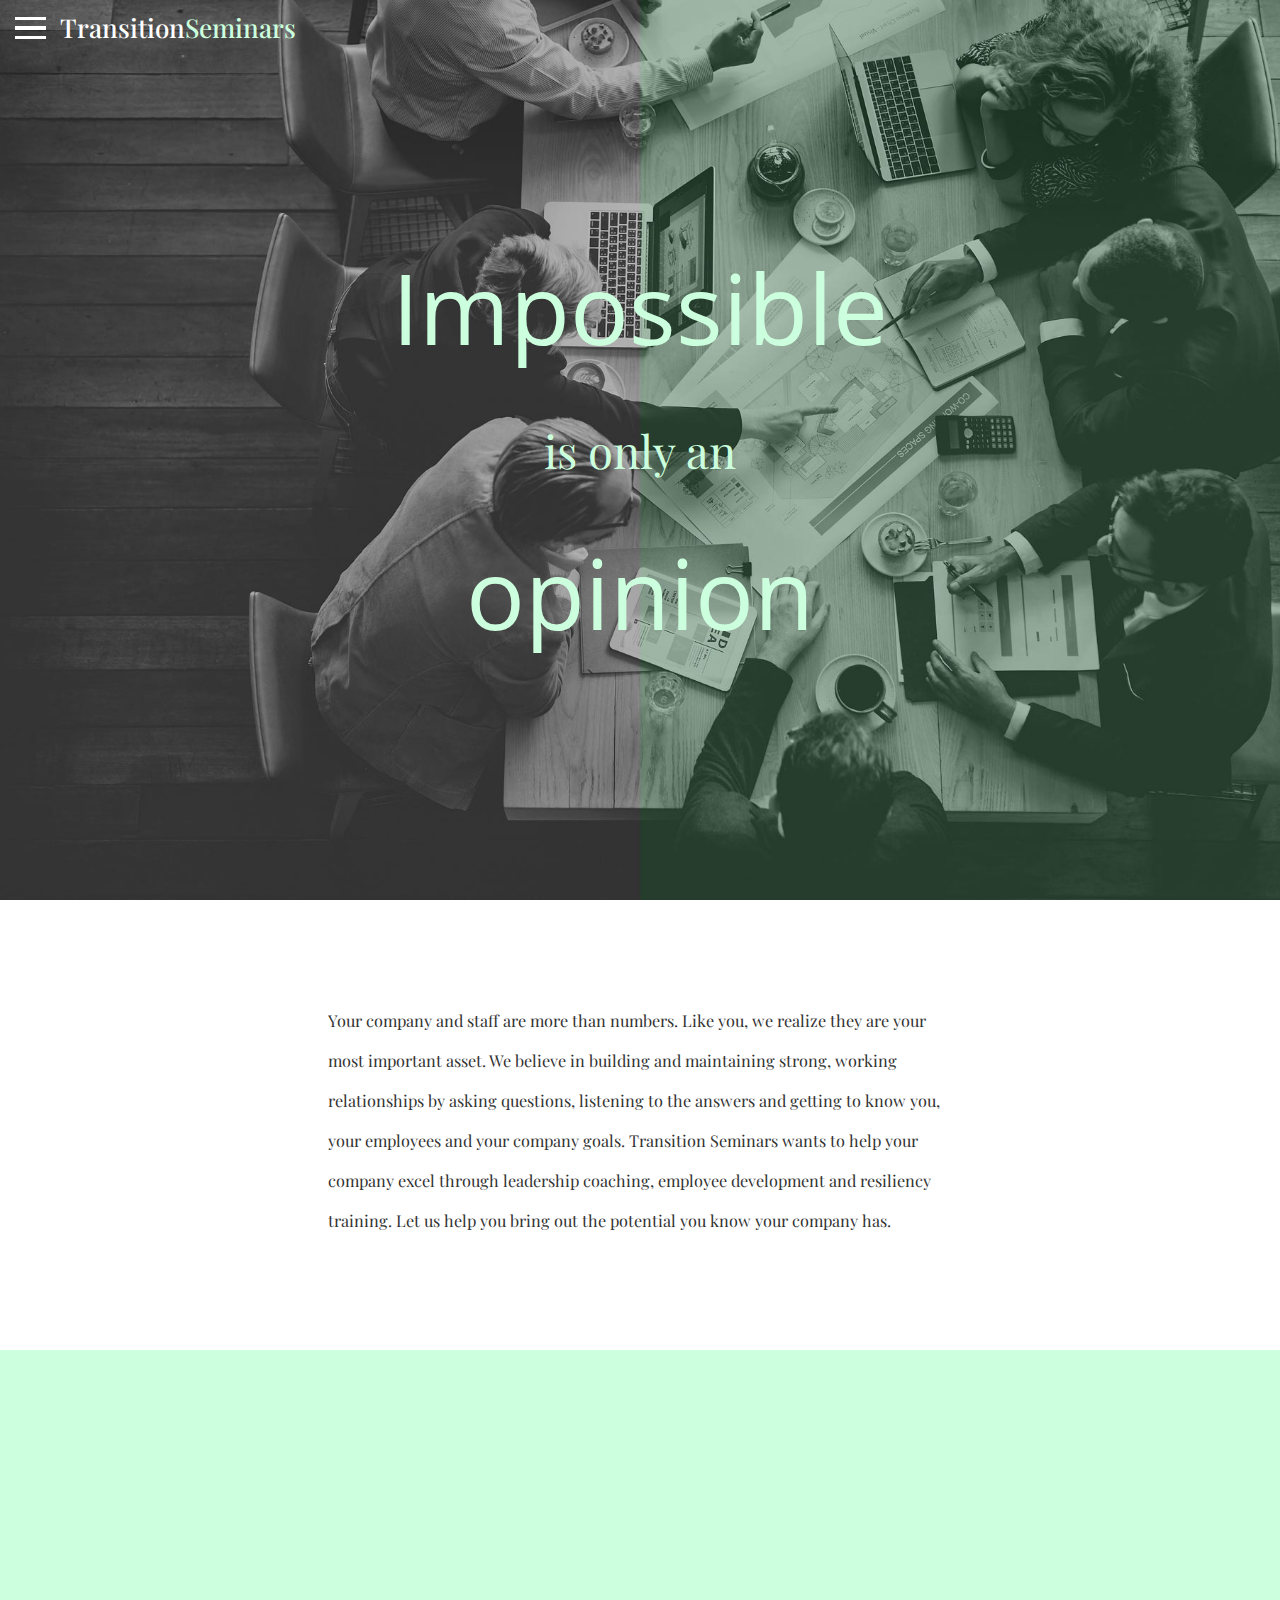
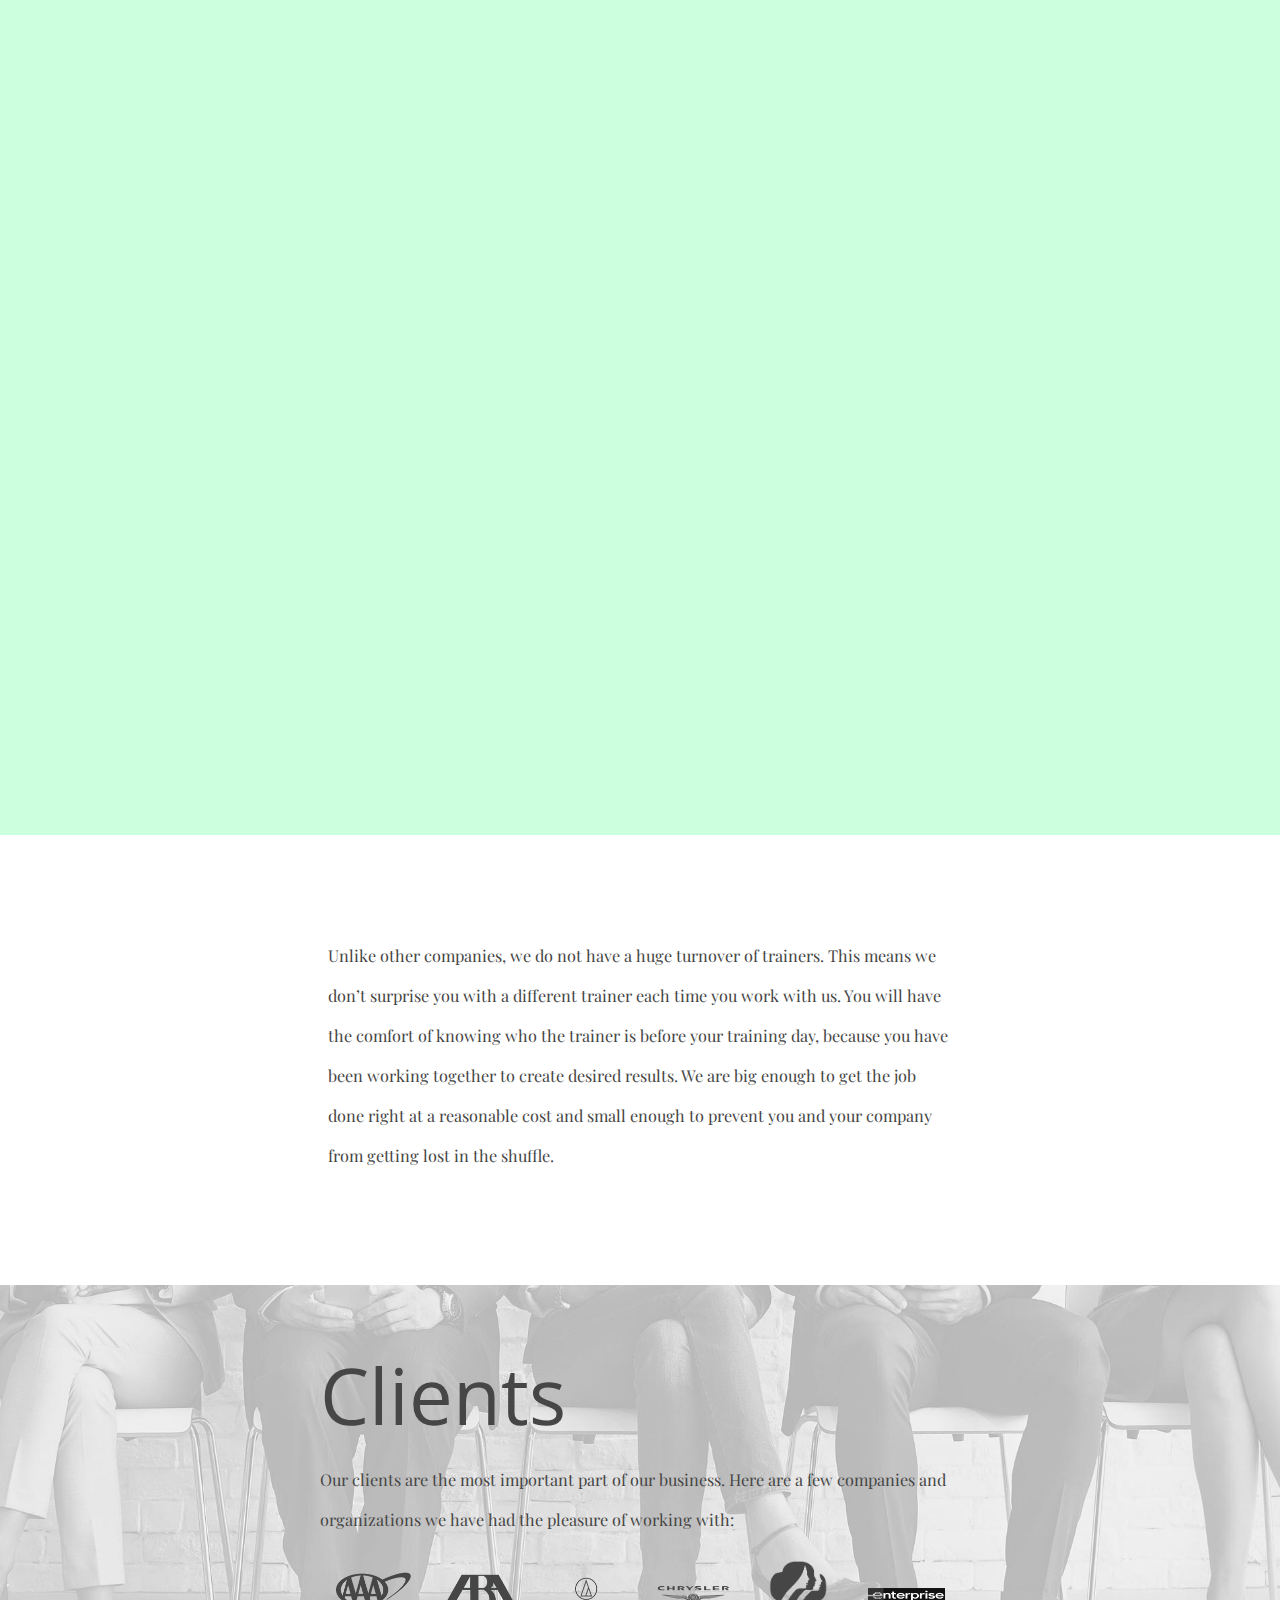
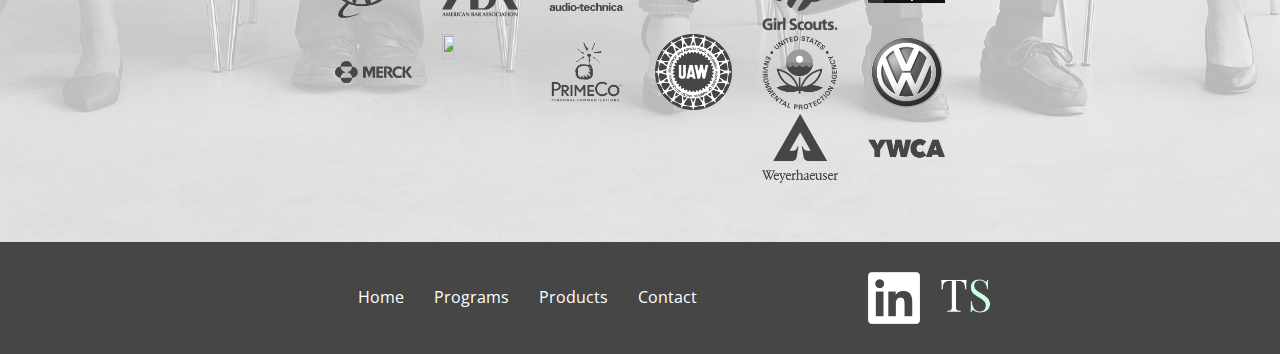
==== commit f7ca402a: "Made Index responsive as well as made the fonts downloadable from Google instead of through CSS" ====
--- a/index.html
+++ b/index.html
@@ -7,25 +7,24 @@
 
 		<title>Transition Seminars</title>
 		
-		
 		<link rel="stylesheet" href="https://maxcdn.bootstrapcdn.com/bootstrap/3.3.7/css/bootstrap.min.css" integrity="sha384-BVYiiSIFeK1dGmJRAkycuHAHRg32OmUcww7on3RYdg4Va+PmSTsz/K68vbdEjh4u" crossorigin="anonymous">
 
 		<link rel="stylesheet" href="css/normalize.css">
 		<link rel="stylesheet" href="css/animate.css">
 		<link rel="stylesheet" href="css/styles.css">
+		<link href="https://fonts.googleapis.com/css?family=Open+Sans+Condensed:700|Playfair+Display" rel="stylesheet"> 
 
 	</head>
 	<body class="preload">
 		<div id="main" class="container-fluid">
-			<div class="col-md-1 row" id="menu_button_container">
+			<div class="col-xs-1 row" id="menu_button_container">
 				<div class="menu_button">
 					<span class="bar"></span>
 					<span class="bar"></span>
 					<span class="bar"></span>
 				</div>
 			</div>
-
-			<ul class="col-md-3" id="nav">
+			<ul class="col-xs-12 col-lg-3" id="nav">
 				<li class="text-center"><a href="index.html">Home</a></li>
 				<li class="text-center"><a>Programs</a></li>
 				<li class="text-center"><a>Products</a></li>
@@ -33,74 +32,78 @@
 			</ul>
 			<div class="parent-container row">
 				<div id="logo">
-					<h3 class="col-md-offset-1 col-md-4">Transition <span>Seminars</span></h3>
+					<h3 class="col-xs-offset-1 col-xs-4">Transition <span>Seminars</span></h3>
 				</div>
 			</div>
-			<div class="container-fluid col-md-12 row" id="quote">
-				<span class="row col-md-12 text-center" id="quote-1">Impossible</span>
-				<span class="row col-md-12 text-center" id="quote-2">is only an</span>
-				<span class="row col-md-12 text-center" id="quote-3">opinion</span>
+			<div class="container-fluid col-xs-12 row" id="quote">
+				<span class="row col-xs-12 text-center" id="quote-1">Impossible</span>
+				<span class="row col-xs-12 text-center" id="quote-2">is only an</span>
+				<span class="row col-xs-12 text-center" id="quote-3">opinion</span>
 			</div>
 		</div>
 		<div id="intro" class="container-fluid">
-			<p class="col-md-6 col-md-offset-3 row">Your company and staff are more than numbers. Like you, we realize they are your most important asset. We believe in building and maintaining strong, working relationships by asking questions, listening to the answers and getting to know you, your employees and your company goals. Transition Seminars wants to help your company excel through leadership coaching, employee development and resiliency training. Let us help you bring out the potential you know your company has.</p>
+			<p class="col-xs-10 col-xs-offset-1 col-sm-8 col-sm-offset-2 col-lg-6 col-lg-offset-3 row">Your company and staff are more than numbers. Like you, we realize they are your most important asset. We believe in building and maintaining strong, working relationships by asking questions, listening to the answers and getting to know you, your employees and your company goals. Transition Seminars wants to help your company excel through leadership coaching, employee development and resiliency training. Let us help you bring out the potential you know your company has.</p>
 		</div>
 		<div id="three_values" class="container-fluid">
 			<div id="vision" class="row">
-				<img src="img/vision.jpg" class="col-md-5">
-				<div class="col-md-3 col-md-offset-1">
+				<img src="img/vision.jpg" class="col-xs-12 col-sm-5">
+				<div class="col-xs-10 col-sm-4 col-sm-offset-1 col-lg-3 col-lg-offset-1">
 					<span>Vision</span>
 					<p>We believe that our role is to play an active part in making the world a better place to live and work. We are dedicated to excellence and the important task of empowering people to become aware of the capabilities of growth, understanding, and change that each of us has within us.</p>
 				</div>
 			</div>
 			<div id="value-photos" class="row">
-				<img src="img/values-1.jpg" class="col-md-6">
-				<img src="img/values-2.jpg" class="col-md-6">
+				<img src="img/values-1.jpg" class=" col-sm-6">
+				<img src="img/values-2.jpg" class="col-xs-12 col-sm-6">
 			</div>
 			<div id="strategy" class="row">
-				<div class="col-md-3 col-md-offset-3">
+				<div class="col-xs-10 col-sm-4 col-sm-offset-2 col-lg-3 col-lg-offset-3">
 					<span>Strategy</span>
 					<p>We focus on businesses that provide an environment that promotes creativity through the organization to create, support, and encourage intelligent risk-taking without fear of failure. This attitude fosters a win-win relationship for customers, employees, and shareholders.</p>
 				</div>
-				<img src="img/strategy.jpg" class="col-md-5">
+				<img src="img/strategy.jpg" class="col-xs-12 col-sm-5">
 			</div>
 			<div id="advantage" class="row">
-				<p class="col-md-6 col-md-offset-3">Unlike other companies, we do not have a huge turnover of trainers.  This means we don’t surprise you with a different trainer each time you work with us.  You will have the comfort of knowing who the trainer is before your training day, because you have been working together to create desired results.  We are big enough to get the job done right at a reasonable cost and small enough to prevent you and your company from getting lost in the shuffle.</p>
+				<p class="col-xs-10 col-xs-offset-1 col-sm-8 col-sm-offset-2 col-lg-6 col-lg-offset-3">Unlike other companies, we do not have a huge turnover of trainers.  This means we don’t surprise you with a different trainer each time you work with us.  You will have the comfort of knowing who the trainer is before your training day, because you have been working together to create desired results.  We are big enough to get the job done right at a reasonable cost and small enough to prevent you and your company from getting lost in the shuffle.</p>
 			</div>
 		</div>
 		<div id="clients" class="container-fluid">
-			<span class="col-md-3 col-md-offset-3 row">Clients</span>
-			<div class="row">
-
+			<span class="col-xs-6 col-xs-offset-1 col-sm-4 col-sm-offset-2 col-lg-6 col-lg-offset-3 row">Clients</span>
+			<div class="row col-xs-10 col-xs-offset-1 col-sm-8 col-sm-offset-2 col-lg-6 col-lg-offset-3">
+				<p>Our clients are the most important part of our business. Here are a few companies and organizations we have had the pleasure of working with:
 			</div>
-			<div class="row col-md-6 col-md-offset-3">
-				<img src="img/AAA-logo.png" class="col-md-2">
-				<img src="img/aba-logo.png" class="col-md-2">
-				<img src="img/audiotechnica-logo.png" class="col-md-2">
-				<img src="img/chrysler.png" class="col-md-2">
-				<img src="img/girlscouts.png" class="col-md-2">
-				<img src="img/logo-enterprise.png" class="col-md-2">
-				<img src="img/merck.png" class="col-md-2">
-				<img src="img/pfizer.png" class="col-md-2">
-				<img src="img/PRIMECO--logo.png" class="col-md-2">
-				<img src="img/UAW.png" class="col-md-2">
-				<img src="img/usepa.png" class="col-md-2">
-				<img src="img/Volkswagen-logo.png" class="col-md-2">
-				<img src="img/weyerhaeuser.png" class="col-md-offset-2 col-md-2">
-				<img src="img/YWCA.png" class="col-md-2">
-				<p class="col-md-4 text-center">and more</p>
+			<div class="row col-xs-10 col-xs-offset-1 col-sm-8 col-sm-offset-2 col-lg-6 col-lg-offset-3" id="logos">
+				<img src="img/AAA-logo.png" class="col-xs-3 col-sm-2">
+				<img src="img/aba-logo.png" class="col-xs-3 col-sm-2">
+				<img src="img/audiotechnica-logo.png" class="col-xs-3 col-sm-2">
+				<img src="img/chrysler.png" class="col-xs-3 col-sm-2">
+				<img src="img/girlscouts.png" class="col-xs-3 col-sm-2">
+				<img src="img/logo-enterprise.png" class="col-xs-3 col-sm-2">
+				<img src="img/merck.png" class="col-xs-3 col-sm-2">
+				<img src="img/pfizer.png" class="col-xs-3 col-sm-2">
+				<img src="img/PRIMECO--logo.png" class="col-xs-3 col-sm-2">
+				<img src="img/UAW.png" class="col-xs-3 col-sm-2">
+				<img src="img/usepa.png" class="col-xs-3 col-sm-2">
+				<img src="img/Volkswagen-logo.png" class="col-xs-3 col-sm-2">
+				<img src="img/weyerhaeuser.png" class="col-xs-3 col-xs-offset-3 
+				col-sm-2 col-sm-offset-4">
+				<img src="img/YWCA.png" class="col-xs-3 col-sm-2">
 			</div>
 		</div>
 		<footer class="container-fluid">
-		 <div class="col-md-offset-3 col-md-3">
-		 	<p class="col-md-3 text-center"><a href="index.html">Home</a></p>
-		 	<p class="col-md-3 text-center">Programs</p>
-		 	<p class="col-md-3 text-center">Products</p>
-		 	<p class="col-md-3 text-center">Contact</p>
+		 <div class="col-xs-offset-1 col-xs-10 col-sm-offset-2 col-sm-4 col-lg-offset-3 col-lg-3">
+		 	<p class=""><a href="index.html">Home</a></p>
+		 	<p class="">Programs</p>
+		 	<p class="">Products</p>
+		 	<p class="">Contact</p>
 		 </div>
-		 <div class="col-md-offset-1 col-md-2">
-		 	<a href="https://www.linkedin.com/in/donnabaylor"><img src="img/LinkedIn_logo_initials.png" class="col-md-offset-5 col-md-3"></a>
-		 	<img src="img/TS.png" class="col-md-3">
+		 <div class="col-xs-offset-1 col-xs-10 col-sm-offset-2 col-sm-2 col-lg-offset-2 col-lg-1">
+		 	<a href="https://www.linkedin.com/in/donnabaylor" class="">
+		 		<img src="img/LinkedIn_logo_initials.png" class=" ">
+		 	</a>
+		 	<a href="http://www.donnalbaylor.com/" class="">
+			 	<img src="img/TS.png" class="">
+			</a>
 		 </div>
 		</footer>	
 		<script src="https://ajax.googleapis.com/ajax/libs/jquery/1.11.3/jquery.min.js"></script>
--- a/css/styles.css
+++ b/css/styles.css
@@ -1,9 +1,3 @@
-@font-face {
-  font-family: Open Sans Condensed Bold;
-  src: url("../fonts/OpenSans-CondBold.ttf"); }
-@font-face {
-  font-family: Playfair Display Regular;
-  src: url("../fonts/PlayfairDisplay-Regular.ttf"); }
 .preload *, .preload *:after {
   -webkit-transition: none !important;
   -moz-transition: none !important;
@@ -12,10 +6,14 @@
   transition: none !important; }
 
 html {
+  font-size: 10px;
   box-sizing: border-box; }
 
 body {
-  font-size: 16px; }
+  /* Intro Section */
+  /*Three Values section */
+  /*clients section*/
+  /*footer section*/ }
   body #main {
     width: 100%;
     background: url("../img/header.jpg");
@@ -44,8 +42,8 @@
         -o-transition: all 600ms ease-in-out;
         transition: all 600ms ease-in-out; }
         body #menu_button_container .menu_button .bar:nth-of-type(1), body #menu_button_container .menu_button .bar:nth-of-type(3) {
-          -webkit-transition: all 300ms ease-in-out;
-          -moz-transition: all 300ms ease-in-out;
+          -webkit-transition: all 600ms ease-in-out;
+          -moz-transition: all 600ms ease-in-out;
           -ms-transition: all 600ms ease-in-out;
           -o-transition: all 600ms ease-in-out;
           transition: all 600ms ease-in-out; }
@@ -55,65 +53,68 @@
           border-right: 4.8rem solid #ffffff;
           width: .8rem;
           height: .5rem;
-          -webkit-transition: -webkit-all 300ms ease-in-out;
-          -moz-transition: -moz- 300ms ease-in-out;
-          -ms-transition: -ms-all 600ms ease-in-out;
-          -o-transition: -o-all 600ms ease-in-out;
-          transition: 600ms ease-in-out; }
+          -webkit-transition: all 600ms ease-in-out;
+          -moz-transition: all 600ms ease-in-out;
+          -ms-transition: all 600ms ease-in-out;
+          -o-transition: all 600ms ease-in-out;
+          transition: all 600ms ease-in-out; }
       body #menu_button_container .menu_button .bar-scroll {
-        border-right: 4.8rem solid #464646 !important; }
+        border-right: 4.8rem solid #464646; }
         body #menu_button_container .menu_button .bar-scroll:nth-of-type(2):after {
-          border-right: 4.8rem solid #464646 !important; }
-  body .pushed .menu_button .bar:nth-of-type(1) {
-    opacity: 0;
-    border-right: 4.8rem solid #464646 !important;
-    -webkit-transform: translateY(-10px);
-    -moz-transform: translateY(-10px);
-    -ms-transform: translateY(-10px);
-    -o-transform: translateY(-10px);
-    transform: translateY(-10px); }
-  body .pushed .menu_button .bar:nth-of-type(3) {
-    opacity: 0;
-    border-right: 4.8rem solid #464646 !important;
-    -webkit-transform: translateY(10px);
-    -moz-transform: translateY(10px);
-    -ms-transform: translateY(10px);
-    -o-transform: translateY(10px);
-    transform: translateY(10px); }
-  body .pushed .menu_button .bar:nth-of-type(2) {
-    border-right: 4.8rem solid #464646 !important;
-    -webkit-transform: rotate(-45deg);
-    -moz-transform: rotate(-45deg);
-    -ms-transform: rotate(-45deg);
-    -o-transform: rotate(-45deg);
-    transform: rotate(-45deg); }
-    body .pushed .menu_button .bar:nth-of-type(2):after {
-      content: "";
-      border-right: 4.8rem solid #464646 !important;
-      -webkit-transform: rotate(90deg);
-      -moz-transform: rotate(90deg);
-      -ms-transform: rotate(90deg);
-      -o-transform: rotate(90deg);
-      transform: rotate(90deg); }
+          border-right: 4.8rem solid #464646; }
+      body #menu_button_container .menu_button .pushed:nth-of-type(1) {
+        opacity: 0;
+        border-right: 4.8rem solid #464646;
+        -webkit-transform: translateY(-10px);
+        -moz-transform: translateY(-10px);
+        -ms-transform: translateY(-10px);
+        -o-transform: translateY(-10px);
+        transform: translateY(-10px); }
+      body #menu_button_container .menu_button .pushed:nth-of-type(3) {
+        opacity: 0;
+        border-right: 4.8rem solid #464646;
+        -webkit-transform: translateY(10px);
+        -moz-transform: translateY(10px);
+        -ms-transform: translateY(10px);
+        -o-transform: translateY(10px);
+        transform: translateY(10px); }
+      body #menu_button_container .menu_button .pushed:nth-of-type(2) {
+        border-right: 4.8rem solid #464646;
+        -webkit-transform: rotate(-45deg);
+        -moz-transform: rotate(-45deg);
+        -ms-transform: rotate(-45deg);
+        -o-transform: rotate(-45deg);
+        transform: rotate(-45deg); }
+        body #menu_button_container .menu_button .pushed:nth-of-type(2):after {
+          content: "";
+          border-right: 4.8rem solid #464646;
+          -webkit-transform: rotate(90deg);
+          -moz-transform: rotate(90deg);
+          -ms-transform: rotate(90deg);
+          -o-transform: rotate(90deg);
+          transform: rotate(90deg); }
   body #nav {
     position: fixed;
     background-color: white;
     height: 100%;
     margin-left: -15px;
     font-size: 5rem;
-    padding-top: 75px;
     z-index: 15;
     left: -470;
     border-right: 10px solid #ccffdd;
+    display: flex;
+    align-items: center;
+    flex-direction: column;
+    justify-content: center;
     list-style-type: none;
-    font-family: Open Sans Condensed Bold;
+    font-family: Open Sans Condensed;
     -webkit-transition: 600ms;
     -moz-transition: 600ms;
     -ms-transition: 600ms;
     -o-transition: 600ms;
     transition: 600ms; }
     body #nav li {
-      margin: 50px 0; }
+      margin: 35px 0; }
       body #nav li a {
         position: relative;
         color: #464646; }
@@ -140,58 +141,64 @@
             width: 100%; }
   body .nav-left {
     left: 0 !important; }
-  body #main .parent-container {
-    position: relative; }
-    body #main .parent-container #logo {
-      position: absolute;
-      left: 100; }
-      body #main .parent-container #logo h3 {
+  body #main {
+    /* Quote Section */ }
+    body #main .parent-container {
+      position: relative; }
+      body #main .parent-container #logo {
         position: absolute;
-        font-family: Playfair Display Regular;
-        font-size: 3.75rem;
-        color: #fff;
-        margin-top: 16px;
-        padding-bottom: 5px;
-        -webkit-transition: 600ms;
-        -moz-transition: 600ms;
-        -o-transition: 600ms;
-        transition: 600ms; }
-        body #main .parent-container #logo h3 span {
-          position: absolute;
-          color: #ccffdd;
-          top: 0;
-          left: 175;
+        left: 70; }
+        body #main .parent-container #logo h3 {
+          position: absolute;
+          font-family: Playfair Display;
+          font-size: 3.75rem;
+          color: #fff;
+          margin-top: 16px;
+          padding-bottom: 5px;
           -webkit-transition: 600ms;
           -moz-transition: 600ms;
           -o-transition: 600ms;
           transition: 600ms; }
-  body #main #quote {
-    position: absolute;
-    width: 100%; }
-    body #main #quote span:nth-child(1) {
-      position: relative;
-      font-family: Open Sans Condensed Bold;
-      font-size: 15rem;
-      color: #ccffdd;
-      top: 155; }
-    body #main #quote span:nth-child(2) {
-      position: relative;
-      font-family: Playfair Display Regular;
-      font-size: 7rem;
-      color: #ccffdd;
-      top: 225; }
-    body #main #quote span:nth-child(3) {
-      position: relative;
-      font-family: Open Sans Condensed Bold;
-      font-size: 15rem;
-      color: #ccffdd;
-      top: 300; }
+          body #main .parent-container #logo h3 span {
+            position: absolute;
+            color: #ccffdd;
+            top: 0;
+            left: 200;
+            -webkit-transition: 600ms;
+            -moz-transition: 600ms;
+            -o-transition: 600ms;
+            transition: 600ms; }
+    body #main #quote {
+      position: absolute;
+      width: 100%;
+      height: 100vh;
+      display: flex;
+      align-items: center;
+      flex-direction: column;
+      justify-content: center; }
+      body #main #quote span:nth-child(1) {
+        position: relative;
+        font-family: Open Sans Condensed;
+        font-size: 15rem;
+        color: #ccffdd;
+        top: -40; }
+      body #main #quote span:nth-child(2) {
+        position: relative;
+        font-family: Playfair Display;
+        font-size: 7rem;
+        color: #ccffdd; }
+      body #main #quote span:nth-child(3) {
+        position: relative;
+        font-family: Open Sans Condensed;
+        font-size: 15rem;
+        color: #ccffdd;
+        top: 40; }
   body #intro {
     position: relative;
     z-index: 10;
     background-color: #fff; }
     body #intro p {
-      font-family: Playfair Display Regular;
+      font-family: Playfair Display;
       font-size: 2.5rem;
       padding: 100px 0;
       line-height: 40px; }
@@ -202,38 +209,42 @@
     padding: 0; }
     body #three_values span {
       position: absolute;
-      font-family: Open Sans Condensed Bold;
+      font-family: Open Sans Condensed;
       font-size: 18rem;
       color: #b7e5c6; }
     body #three_values p {
-      font-family: Playfair Display Regular;
+      font-family: Playfair Display;
       font-size: 2.5rem;
       line-height: 40px;
       color: #464646; }
     body #three_values #vision {
+      position: relative;
+      display: flex;
+      align-items: center;
       margin: 0px; }
       body #three_values #vision img {
         margin-left: -15px;
         padding: 0;
         opacity: 0; }
-      body #three_values #vision span {
-        top: -50;
-        left: -205;
-        opacity: 0;
-        -webkit-animation-delay: 200ms;
-        -moz-animation-delay: 200ms;
-        -ms-animation-delay: 200ms;
-        -o-animation-delay: 200ms;
-        animation-delay: 200ms; }
-      body #three_values #vision p {
-        position: absolute;
-        top: 100;
-        opacity: 0;
-        -webkit-animation-delay: 400ms;
-        -moz-animation-delay: 400ms;
-        -ms-animation-delay: 400ms;
-        -o-animation-delay: 400ms;
-        animation-delay: 400ms; }
+      body #three_values #vision div {
+        padding: 0; }
+        body #three_values #vision div span {
+          position: absolute;
+          top: -50;
+          left: -205;
+          opacity: 0;
+          -webkit-animation-delay: 200ms;
+          -moz-animation-delay: 200ms;
+          -ms-animation-delay: 200ms;
+          -o-animation-delay: 200ms;
+          animation-delay: 200ms; }
+        body #three_values #vision div p {
+          opacity: 0;
+          -webkit-animation-delay: 400ms;
+          -moz-animation-delay: 400ms;
+          -ms-animation-delay: 400ms;
+          -o-animation-delay: 400ms;
+          animation-delay: 400ms; }
     body #three_values #value-photos {
       margin: 0;
       padding: 0; }
@@ -250,33 +261,40 @@
         animation-delay: 200ms; }
     body #three_values #strategy {
       background: #ccffdd;
-      width: 100%;
+      position: relative;
+      display: flex;
+      align-items: center;
       margin: 0;
       padding: 0; }
-      body #three_values #strategy span {
-        top: -55;
-        left: 85;
-        z-index: 1;
-        -webkit-animation-delay: 200ms;
-        -moz-animation-delay: 200ms;
-        -ms-animation-delay: 200ms;
-        -o-animation-delay: 200ms;
-        animation-delay: 200ms; }
-      body #three_values #strategy p {
-        position: absolute;
-        top: 100;
-        z-index: 2;
-        left: -5;
-        -webkit-animation-delay: 400ms;
-        -moz-animation-delay: 400ms;
-        -ms-animation-delay: 400ms;
-        -o-animation-delay: 400ms;
-        animation-delay: 400ms; }
+      body #three_values #strategy div {
+        padding: 0;
+        z-index: 2; }
+        body #three_values #strategy div span {
+          position: absolute;
+          top: -55;
+          left: 85;
+          z-index: 1;
+          opacity: 0;
+          -webkit-animation-delay: 200ms;
+          -moz-animation-delay: 200ms;
+          -ms-animation-delay: 200ms;
+          -o-animation-delay: 200ms;
+          animation-delay: 200ms; }
+        body #three_values #strategy div p {
+          z-index: 2;
+          left: -5;
+          opacity: 0;
+          -webkit-animation-delay: 400ms;
+          -moz-animation-delay: 400ms;
+          -ms-animation-delay: 400ms;
+          -o-animation-delay: 400ms;
+          animation-delay: 400ms; }
       body #three_values #strategy img {
         position: relative;
         margin: 0;
         padding: 0;
         left: 8.36%;
+        opacity: 0;
         -webkit-transition: 600ms;
         -moz-transition: 600ms;
         -ms-transition: 600ms;
@@ -285,7 +303,7 @@
     body #three_values #advantage {
       background: #fff;
       margin: 0;
-      padding: 0; }
+      padding: 0 15px; }
       body #three_values #advantage p {
         padding: 100px 0;
         line-height: 40px; }
@@ -293,34 +311,255 @@
     background: url("../img/clients.jpg");
     background-size: cover;
     background-position: center;
-    padding-bottom: 75px; }
+    padding: 55px 0; }
     body #clients span {
-      font-size: 18rem;
+      font-size: 12rem;
       padding: 0;
-      font-family: Open Sans Condensed Bold;
+      font-family: Open Sans Condensed;
       color: #464646; }
-    body #clients div:nth-child(2) img {
-      padding: 10px;
-      color: red; }
-    body #clients div:nth-of-type(2) p {
-      font-family: Open Sans Condensed Bold;
-      font-size: 6rem;
-      color: #464646;
-      margin-top: 1%; }
+    body #clients div {
+      padding: 0; }
+      body #clients div p {
+        font-family: Playfair Display;
+        font-size: 2.5rem;
+        color: #464646;
+        padding: 1.25% 0;
+        line-height: 40px; }
+    body #clients #logos {
+      padding: 0; }
   body footer {
     background-color: #464646;
-    padding: 30px 10px; }
-    body footer p {
-      font-family: Open Sans Condensed Bold;
-      color: #fff;
-      font-size: 2rem; }
-    body footer span {
-      color: #ccffdd; }
-    body footer a:link, body footer a:active, body footer a:visited {
-      color: #fff;
-      text-decoration: none; }
-    body footer a:hover {
-      color: #ccffdd;
-      text-decoration: none; }
+    display: flex;
+    align-items: center; }
+    body footer div {
+      display: flex;
+      align-items: center; }
+      body footer div p {
+        font-family: Open Sans Condensed;
+        color: #fff;
+        font-size: 2rem;
+        margin-bottom: 0;
+        padding: 0 15px; }
+      body footer div span {
+        color: #ccffdd; }
+      body footer div:nth-of-type(2) {
+        padding: 30px 10px; }
+        body footer div:nth-of-type(2) a {
+          padding: 0;
+          margin: 0 10px; }
+          body footer div:nth-of-type(2) a img {
+            padding: 0;
+            max-width: 52px;
+            max-height: 52px; }
+      body footer div a:link, body footer div a:active, body footer div a:visited {
+        color: #fff;
+        text-decoration: none; }
+      body footer div a:hover {
+        color: #ccffdd;
+        text-decoration: none; }
+
+/*media queries*/
+@media (max-width: 1772px) {
+  body #main .parent-container #logo {
+    top: 4;
+    left: 60; }
+    body #main .parent-container #logo h3 {
+      font-size: 3rem; }
+      body #main .parent-container #logo h3 span {
+        left: 160; } }
+@media (max-width: 1656px) {
+  body #three_values #vision p {
+    line-height: 35px; }
+  body #three_values #strategy p {
+    line-height: 35px; } }
+@media (max-width: 1474px) {
+  html {
+    font-size: 6.5px; }
+    html body {
+      /*Three Values section */ }
+      html body #nav {
+        font-size: 7rem; }
+      html body #main .parent-container #logo {
+        top: -2;
+        left: 45; }
+        html body #main .parent-container #logo h3 {
+          font-size: 4rem; }
+          html body #main .parent-container #logo h3 span {
+            left: 140; }
+      html body #three_values #vision p {
+        line-height: 35px; }
+      html body #three_values #strategy p {
+        line-height: 35px; }
+      html body footer div p {
+        font-size: 2.5rem; } }
+@media (max-width: 1220px) {
+  html {
+    font-size: 6px; }
+    html body #main .parent-container #logo {
+      left: 45;
+      top: -3; }
+      html body #main .parent-container #logo h3 span {
+        left: 132; } }
+@media (max-width: 1200px) {
+  html body {
+    /*Three Values section */ }
+    html body #main #menu_button_container .menu_button .bar {
+      border-right: 7rem solid #ffffff;
+      height: 0.8rem;
+      margin: 1.5rem  0; }
+      html body #main #menu_button_container .menu_button .bar:after {
+        border-right: 7rem solid #ffffff;
+        height: .8rem; }
+    html body #main #menu_button_container .menu_button .bar-scroll {
+      border-right: 7rem solid #464646; }
+      html body #main #menu_button_container .menu_button .bar-scroll:nth-of-type(2):after {
+        border-right: 7rem solid #464646; }
+    html body #main #menu_button_container .menu_button .pushed {
+      border-right: 7rem solid #464646; }
+      html body #main #menu_button_container .menu_button .pushed:after {
+        border-right: 7rem solid #464646; }
+    html body #main #nav {
+      font-size: 8rem;
+      margin-left: 0; }
+    html body #main .parent-container #logo {
+      top: -2;
+      left: 60; }
+      html body #main .parent-container #logo h3 {
+        font-size: 6rem; }
+        html body #main .parent-container #logo h3 span {
+          left: 190; }
+    html body #three_values #vision span {
+      top: -60; }
+    html body #three_values #vision p {
+      top: 40; }
+    html body #three_values #strategy span {
+      top: -70;
+      left: 200; }
+    html body #three_values #strategy p {
+      top: 50; }
+    html body footer div p {
+      font-size: 3rem; } }
+@media (max-width: 1096px) {
+  html body #three_values #vision span {
+    top: -30; }
+  html body #three_values #strategy span {
+    top: -40;
+    left: 200; }
+  html body #clients span {
+    font-size: 10rem; } }
+@media (max-width: 992px) {
+  html body #intro p {
+    line-height: 20px; }
+  html body #three_values #vision p {
+    line-height: 20px; }
+  html body #three_values #strategy p {
+    line-height: 20px; }
+  html body #three_values #advantage p {
+    line-height: 20px; }
+  html body #clients p {
+    line-height: 20px; } }
+@media (max-width: 768px) {
+  html {
+    font-size: 7px; }
+    html body #main #menu_button_container .menu_button .bar {
+      height: .6rem;
+      border-width: 5rem;
+      margin: 1rem 0; }
+      html body #main #menu_button_container .menu_button .bar:after {
+        height: .6rem;
+        border-width: 5rem; }
+    html body #main #menu_button_container .menu_button .bar-scroll:nth-of-type(2):after {
+      border-width: 5rem; }
+    html body #main .parent-container #logo {
+      left: 50;
+      top: -5; }
+      html body #main .parent-container #logo h3 {
+        font-size: 4.5rem; }
+        html body #main .parent-container #logo h3 span {
+          left: 170; }
+    html body #intro p {
+      line-height: 40px; }
+    html body #three_values #vision {
+      flex-direction: column;
+      align-items: center; }
+      html body #three_values #vision img {
+        margin: 0; }
+      html body #three_values #vision div {
+        position: relative;
+        display: flex;
+        flex-direction: column;
+        align-items: center;
+        padding: 0 15px; }
+        html body #three_values #vision div span {
+          position: absolute;
+          left: 0;
+          top: -90; }
+        html body #three_values #vision div p {
+          line-height: 40px;
+          padding: 100px 0; }
+    html body #three_values #value-photos img {
+      width: 100%; }
+    html body #three_values #value-photos img:nth-of-type(1) {
+      display: none; }
+    html body #three_values #strategy {
+      flex-direction: column; }
+      html body #three_values #strategy div {
+        position: relative;
+        display: flex;
+        flex-direction: column;
+        align-items: center;
+        padding: 0 15px; }
+        html body #three_values #strategy div span {
+          position: absolute;
+          top: -90;
+          left: 0; }
+        html body #three_values #strategy div p {
+          line-height: 40px;
+          padding: 100px 0; }
+      html body #three_values #strategy img {
+        left: 0; }
+    html body #three_values #advantage p {
+      line-height: 40px; }
+    html body #clients {
+      padding: 25px 15px 55px 15px; }
+      html body #clients span {
+        font-size: 20rem; }
+      html body #clients p {
+        line-height: 40px; }
+    html body footer {
+      flex-direction: column; }
+      html body footer div:nth-of-type(1) {
+        padding: 0;
+        justify-content: space-between;
+        margin: 0; }
+        html body footer div:nth-of-type(1) p {
+          font-size: 3.5rem;
+          padding: 30px 0; }
+      html body footer div:nth-of-type(2) {
+        justify-content: center;
+        margin: 0;
+        padding: 0; }
+        html body footer div:nth-of-type(2) img {
+          margin-bottom: 30px; } }
+@media (max-width: 540px) {
+  html {
+    font-size: 4.5px; }
+    html body #main #quote {
+      padding: 0; }
+      html body #main #quote span {
+        padding: 0; }
+    html body #main .parent-container #logo {
+      left: 30;
+      top: -5; }
+      html body #main .parent-container #logo h3 span {
+        left: 115; }
+    html body #three_values #vision div span {
+      top: -50; }
+    html body #three_values #vision div p {
+      padding: 50px 0; }
+    html body #three_values #strategy div span {
+      top: -50; }
+    html body #three_values #strategy div p {
+      padding: 50px 0; } }
 
 /*# sourceMappingURL=styles.css.map */
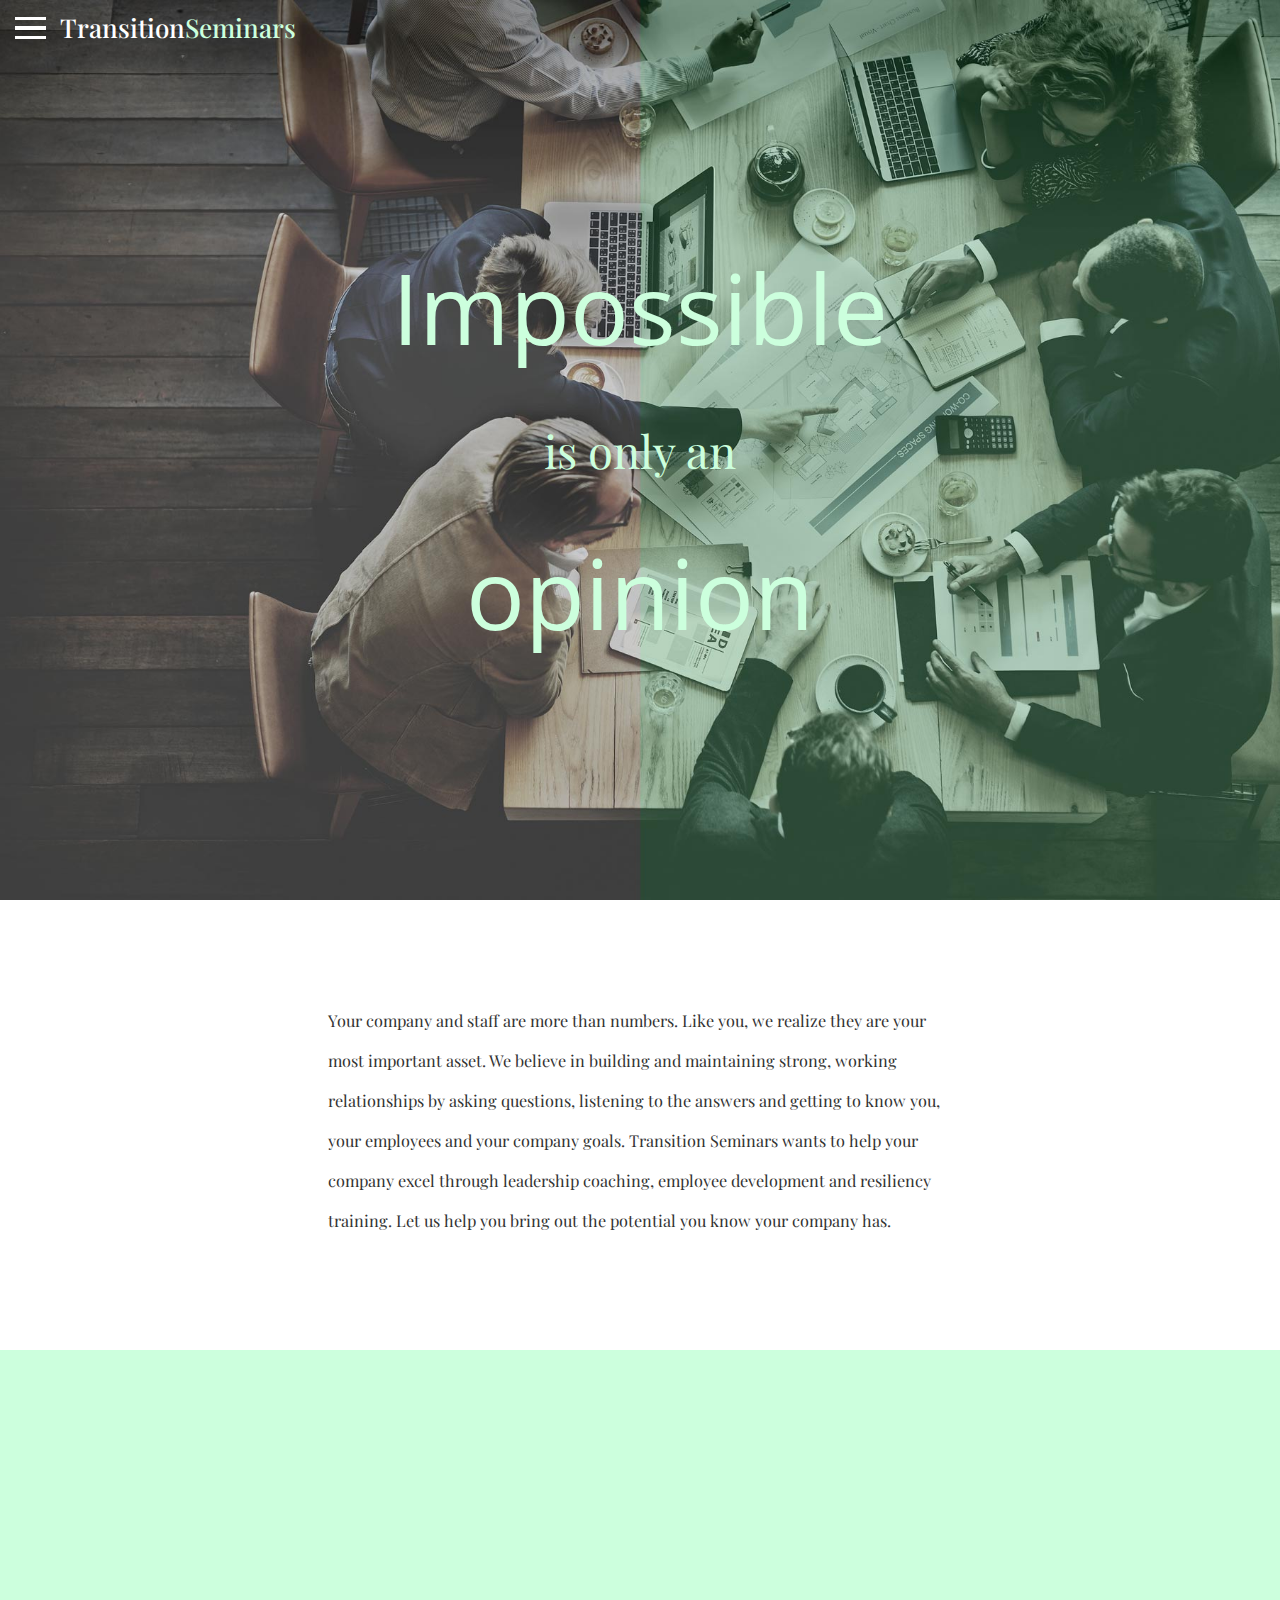
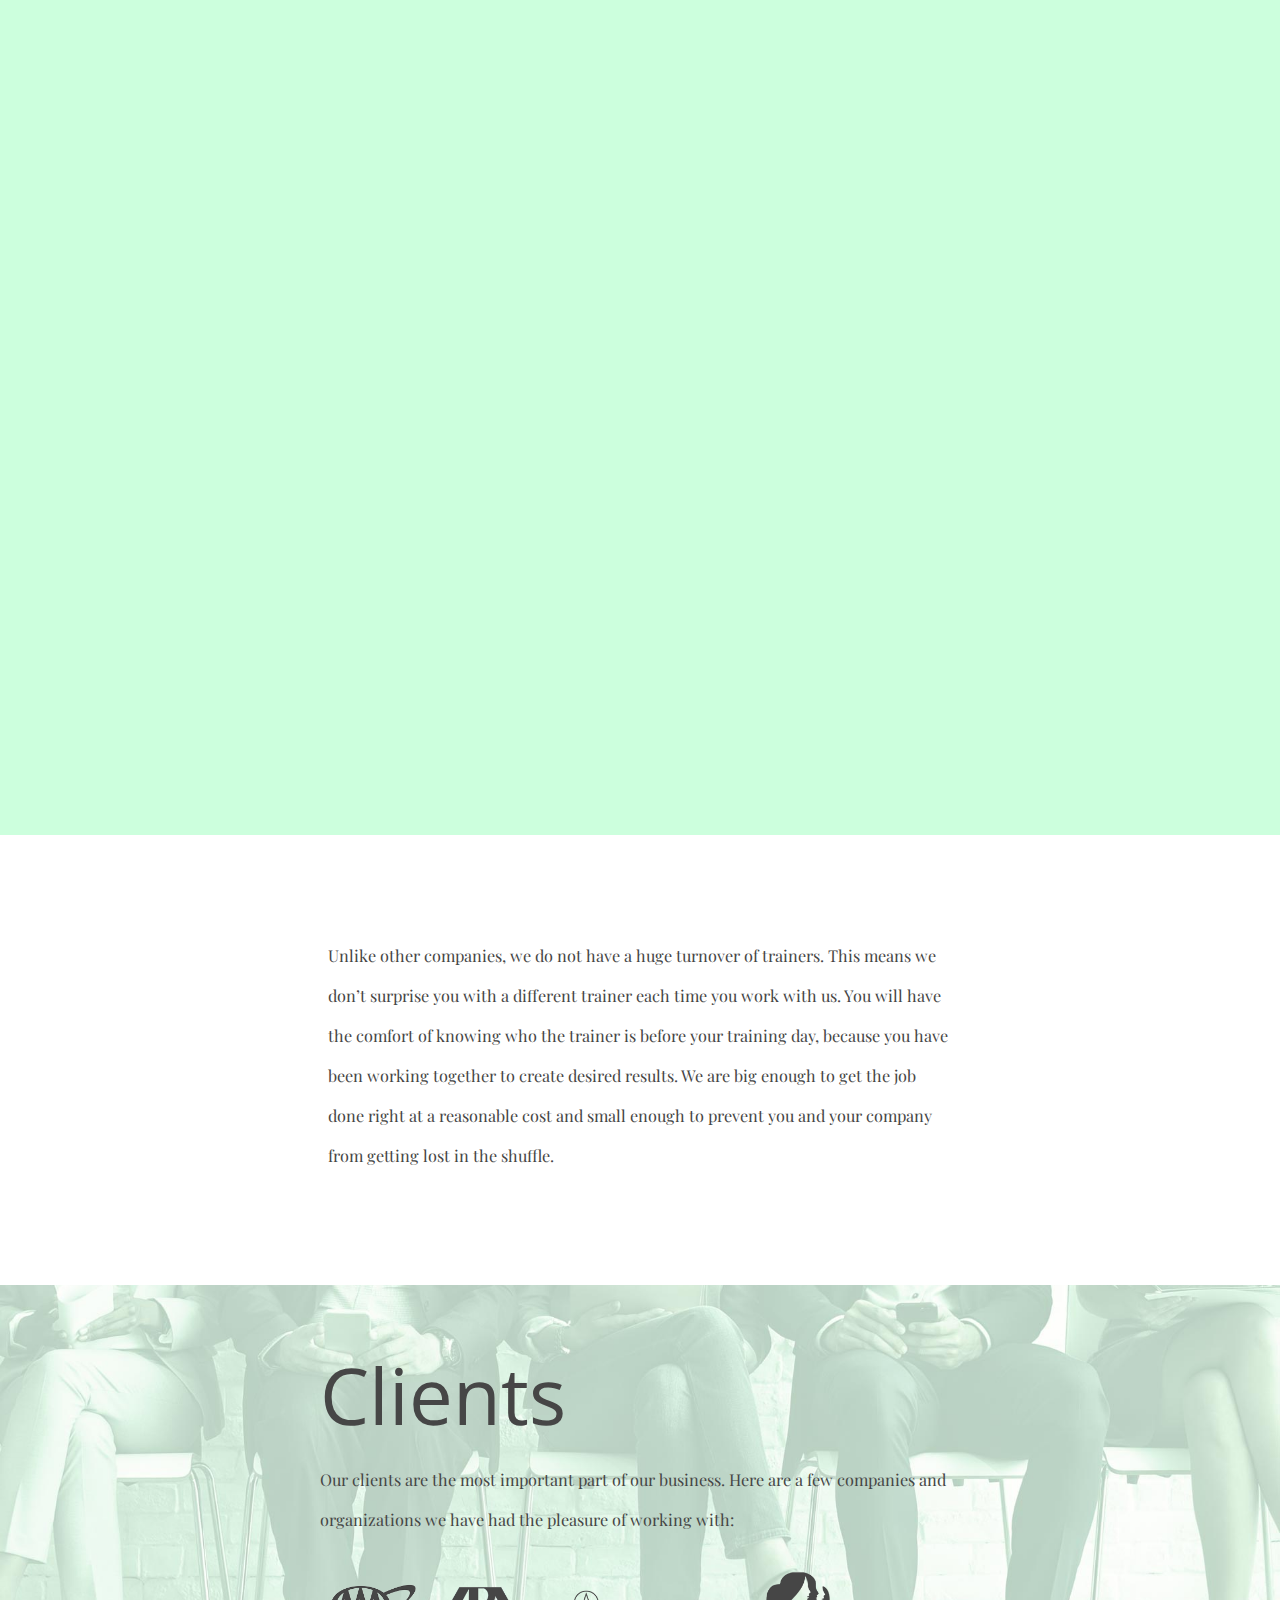
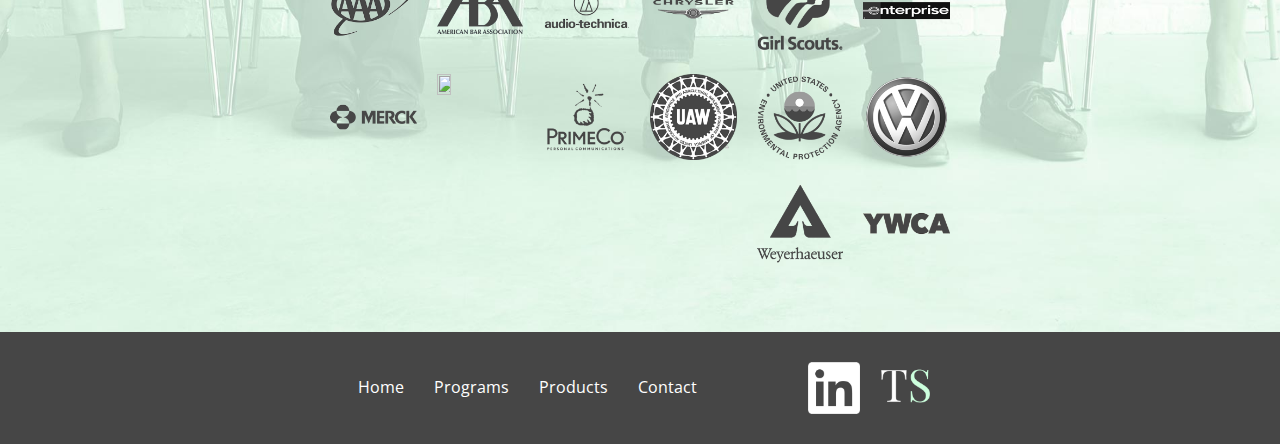
==== commit 41115b1b: "Index page is fully responsive." ====
--- a/index.html
+++ b/index.html
@@ -97,7 +97,7 @@
 		 	<p class="">Products</p>
 		 	<p class="">Contact</p>
 		 </div>
-		 <div class="col-xs-offset-1 col-xs-10 col-sm-offset-2 col-sm-2 col-lg-offset-2 col-lg-1">
+		 <div class="col-xs-offset-1 col-xs-10 col-sm-3 col-lg-2">
 		 	<a href="https://www.linkedin.com/in/donnabaylor" class="">
 		 		<img src="img/LinkedIn_logo_initials.png" class=" ">
 		 	</a>
--- a/css/styles.css
+++ b/css/styles.css
@@ -50,7 +50,7 @@
         body #menu_button_container .menu_button .bar:nth-of-type(2):after {
           content: "";
           position: absolute;
-          border-right: 4.8rem solid #ffffff;
+          border-right: 4.8rem solid #fff;
           width: .8rem;
           height: .5rem;
           -webkit-transition: all 600ms ease-in-out;
@@ -273,7 +273,6 @@
           position: absolute;
           top: -55;
           left: 85;
-          z-index: 1;
           opacity: 0;
           -webkit-animation-delay: 200ms;
           -moz-animation-delay: 200ms;
@@ -327,6 +326,8 @@
         line-height: 40px; }
     body #clients #logos {
       padding: 0; }
+      body #clients #logos img {
+        padding: 10px; }
   body footer {
     background-color: #464646;
     display: flex;
@@ -343,7 +344,8 @@
       body footer div span {
         color: #ccffdd; }
       body footer div:nth-of-type(2) {
-        padding: 30px 10px; }
+        padding: 30px 10px;
+        justify-content: flex-end; }
         body footer div:nth-of-type(2) a {
           padding: 0;
           margin: 0 10px; }
@@ -543,23 +545,53 @@
           margin-bottom: 30px; } }
 @media (max-width: 540px) {
   html {
-    font-size: 4.5px; }
+    font-size: 7px; }
+    html body #main #menu_button_container .menu_button {
+      top: 2;
+      left: -7; }
+      html body #main #menu_button_container .menu_button .bar {
+        height: .5rem;
+        border-width: 4rem;
+        margin: .75rem 0; }
+        html body #main #menu_button_container .menu_button .bar:after {
+          height: .5rem;
+          border-width: 4rem; }
+      html body #main #menu_button_container .menu_button .bar-scroll:nth-of-type(2):after {
+        border-width: 4rem; }
     html body #main #quote {
       padding: 0; }
-      html body #main #quote span {
+      html body #main #quote span:nth-of-type(1), html body #main #quote span:nth-of-type(3) {
+        font-size: 8rem;
         padding: 0; }
+      html body #main #quote span:nth-of-type(2) {
+        font-size: 5rem; }
     html body #main .parent-container #logo {
-      left: 30;
+      left: 32;
       top: -5; }
-      html body #main .parent-container #logo h3 span {
-        left: 115; }
+      html body #main .parent-container #logo h3 {
+        font-size: 4rem; }
+        html body #main .parent-container #logo h3 span {
+          left: 150; }
     html body #three_values #vision div span {
-      top: -50; }
+      top: -65;
+      font-size: 11rem; }
     html body #three_values #vision div p {
       padding: 50px 0; }
     html body #three_values #strategy div span {
-      top: -50; }
+      top: -50;
+      font-size: 11rem; }
     html body #three_values #strategy div p {
-      padding: 50px 0; } }
+      padding: 50px 0; }
+    html body #clients span {
+      font-size: 11rem; }
+    html body footer div:nth-of-type(1) {
+      padding: 0;
+      justify-content: space-between;
+      margin: 0; }
+      html body footer div:nth-of-type(1) p {
+        font-size: 2.25rem;
+        padding: 30px 0; }
+    html body footer div:nth-of-type(2) img {
+      max-width: 40px; } }
 
 /*# sourceMappingURL=styles.css.map */
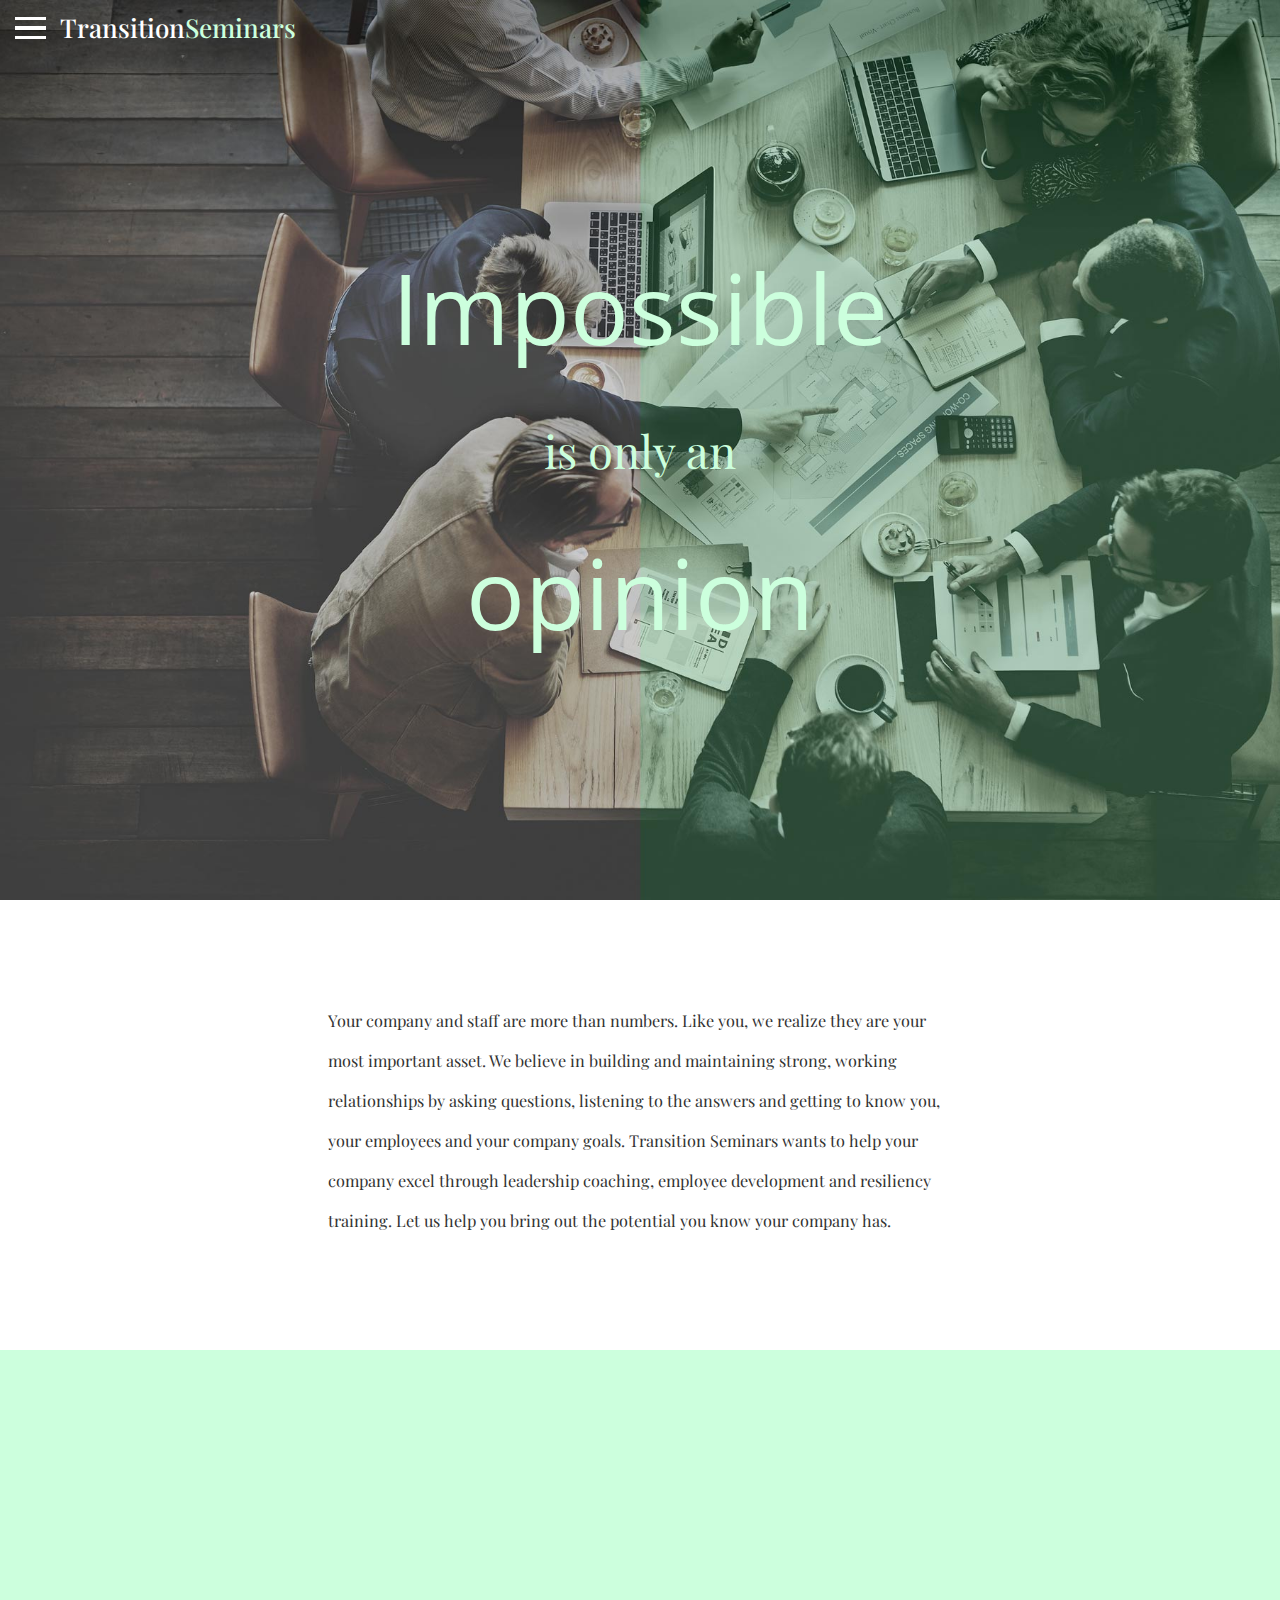
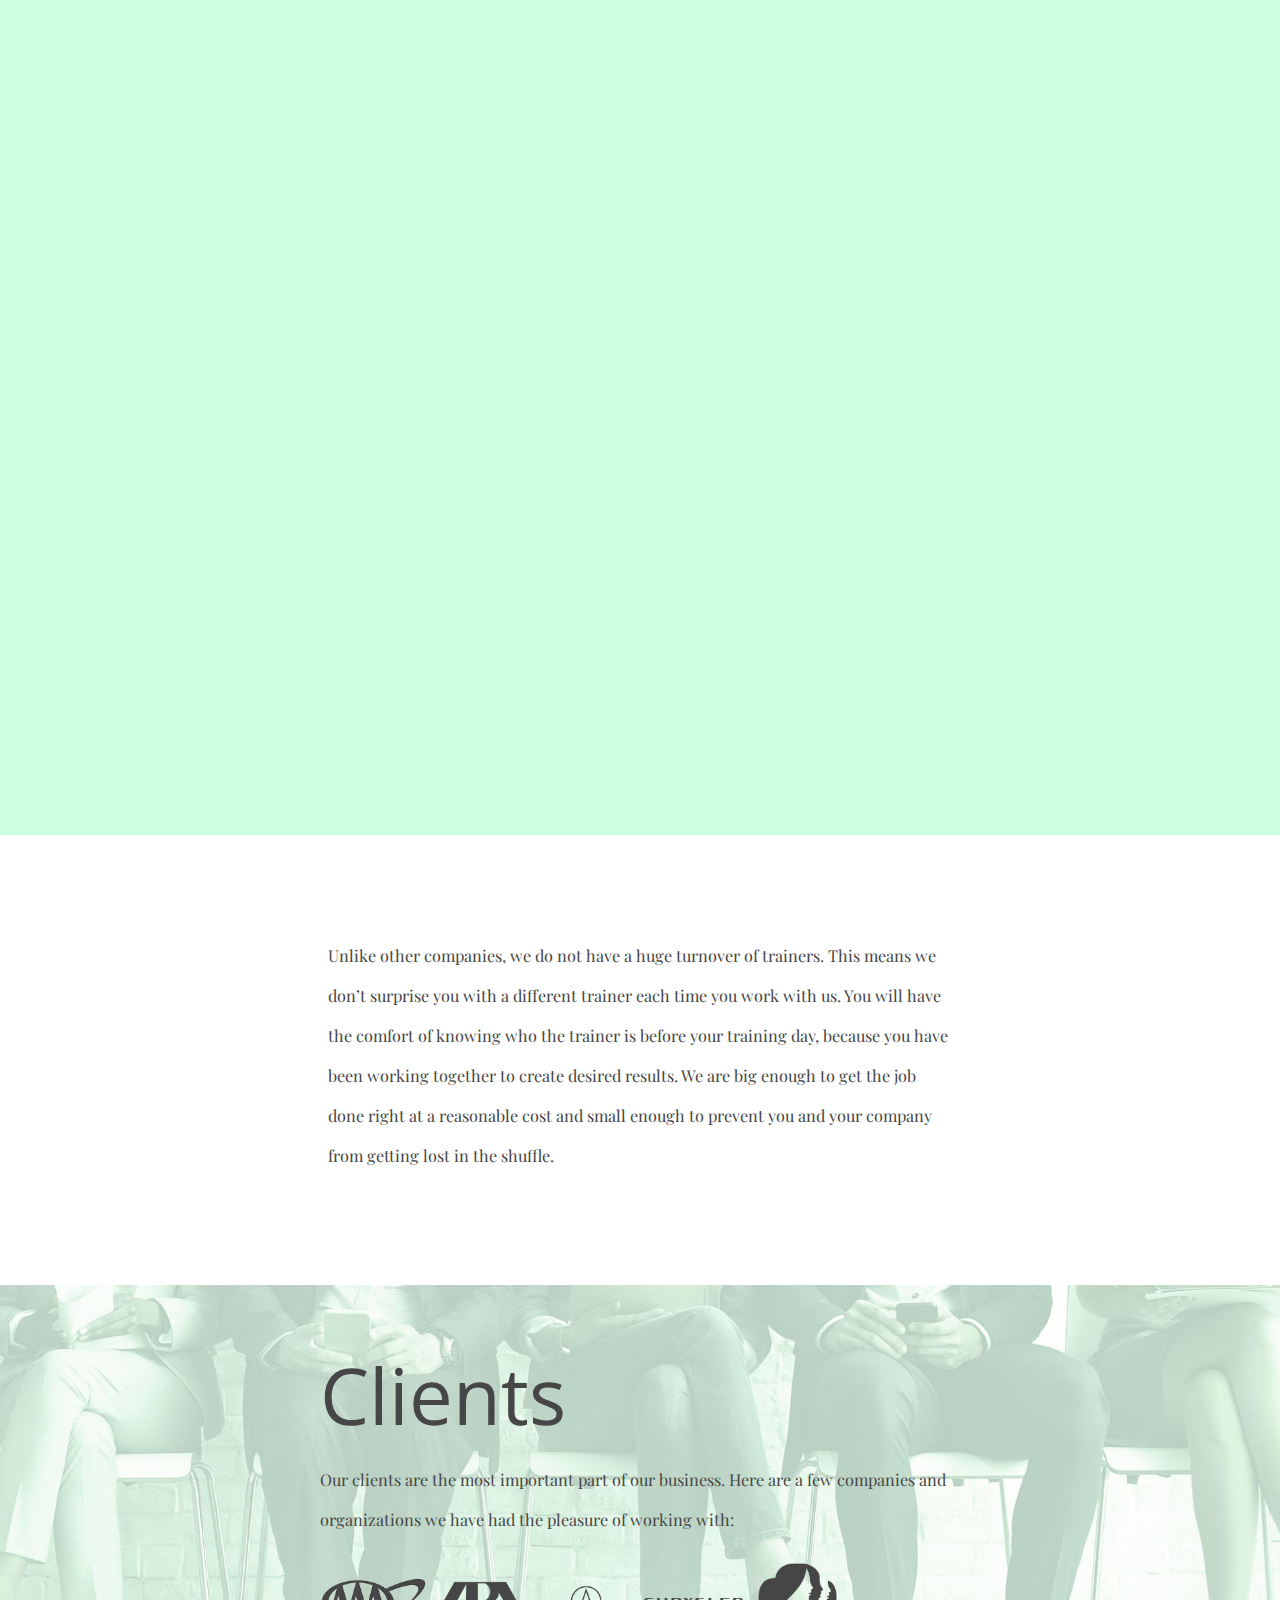
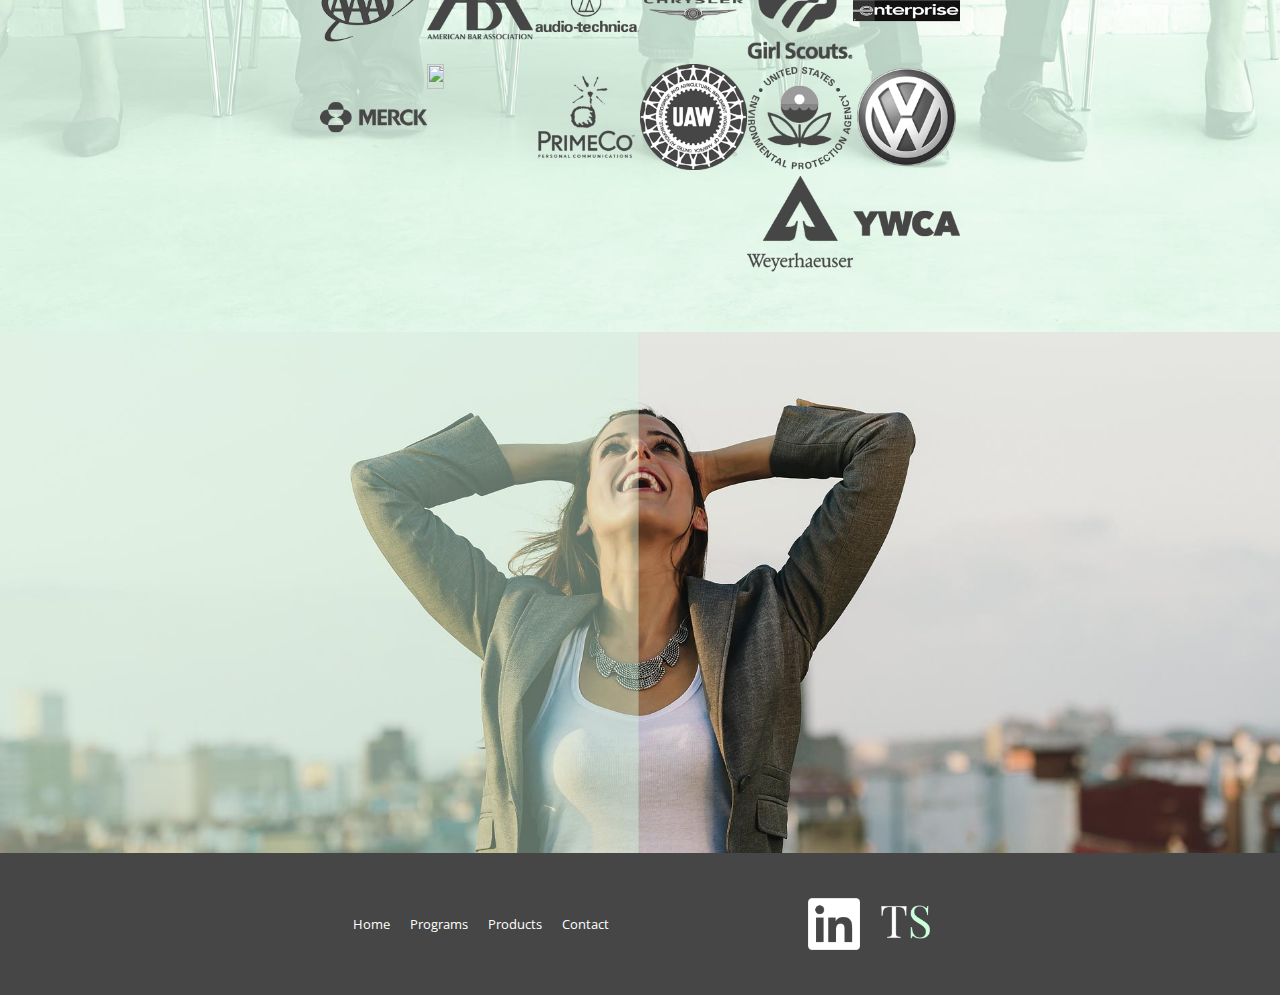
==== commit dbaeb286: "Added image under clients section per clients request." ====
--- a/index.html
+++ b/index.html
@@ -90,21 +90,24 @@
 				<img src="img/YWCA.png" class="col-xs-3 col-sm-2">
 			</div>
 		</div>
+		<div>
+			<img src="img/footer.jpg" class="col-xs-12">
+		</div>
 		<footer class="container-fluid">
-		 <div class="col-xs-offset-1 col-xs-10 col-sm-offset-2 col-sm-4 col-lg-offset-3 col-lg-3">
-		 	<p class=""><a href="index.html">Home</a></p>
-		 	<p class="">Programs</p>
-		 	<p class="">Products</p>
-		 	<p class="">Contact</p>
-		 </div>
-		 <div class="col-xs-offset-1 col-xs-10 col-sm-3 col-lg-2">
-		 	<a href="https://www.linkedin.com/in/donnabaylor" class="">
-		 		<img src="img/LinkedIn_logo_initials.png" class=" ">
-		 	</a>
-		 	<a href="http://www.donnalbaylor.com/" class="">
-			 	<img src="img/TS.png" class="">
-			</a>
-		 </div>
+			<div class="col-xs-offset-1 col-xs-10 col-sm-offset-2 col-sm-4 col-lg-offset-3 col-lg-3">
+				<p class=""><a href="index.html">Home</a></p>
+				<p class="">Programs</p>
+				<p class="">Products</p>
+				<p class="">Contact</p>
+			</div>
+			<div class="col-xs-offset-1 col-xs-10 col-sm-3 col-lg-2">
+				<a href="https://www.linkedin.com/in/donnabaylor" class="">
+					<img src="img/LinkedIn_logo_initials.png" class=" ">
+				</a>
+				<a href="http://www.donnalbaylor.com/" class="">
+			 		<img src="img/TS.png" class="">
+				</a>
+ 			</div>
 		</footer>	
 		<script src="https://ajax.googleapis.com/ajax/libs/jquery/1.11.3/jquery.min.js"></script>
 		<script type="text/javascript" src="js/bootstrap.min.js"></script>
--- a/css/styles.css
+++ b/css/styles.css
@@ -13,6 +13,7 @@
   /* Intro Section */
   /*Three Values section */
   /*clients section*/
+  /*after clients div */
   /*footer section*/ }
   body #main {
     width: 100%;
@@ -101,7 +102,6 @@
     font-size: 5rem;
     z-index: 15;
     left: -470;
-    border-right: 10px solid #ccffdd;
     display: flex;
     align-items: center;
     flex-direction: column;
@@ -328,19 +328,28 @@
       padding: 0; }
       body #clients #logos img {
         padding: 10px; }
+  body div {
+    margin: 0;
+    padding: 0; }
+    body div img {
+      margin: 0;
+      padding: 0 !important; }
   body footer {
-    background-color: #464646;
+    background: #464646;
+    background-size: cover;
+    background-position: center-bottom;
     display: flex;
     align-items: center; }
     body footer div {
       display: flex;
-      align-items: center; }
-      body footer div p {
+      align-items: center;
+      margin: 15px 0; }
+      body footer div:nth-of-type(1) p {
         font-family: Open Sans Condensed;
         color: #fff;
         font-size: 2rem;
         margin-bottom: 0;
-        padding: 0 15px; }
+        padding: 0 10px; }
       body footer div span {
         color: #ccffdd; }
       body footer div:nth-of-type(2) {
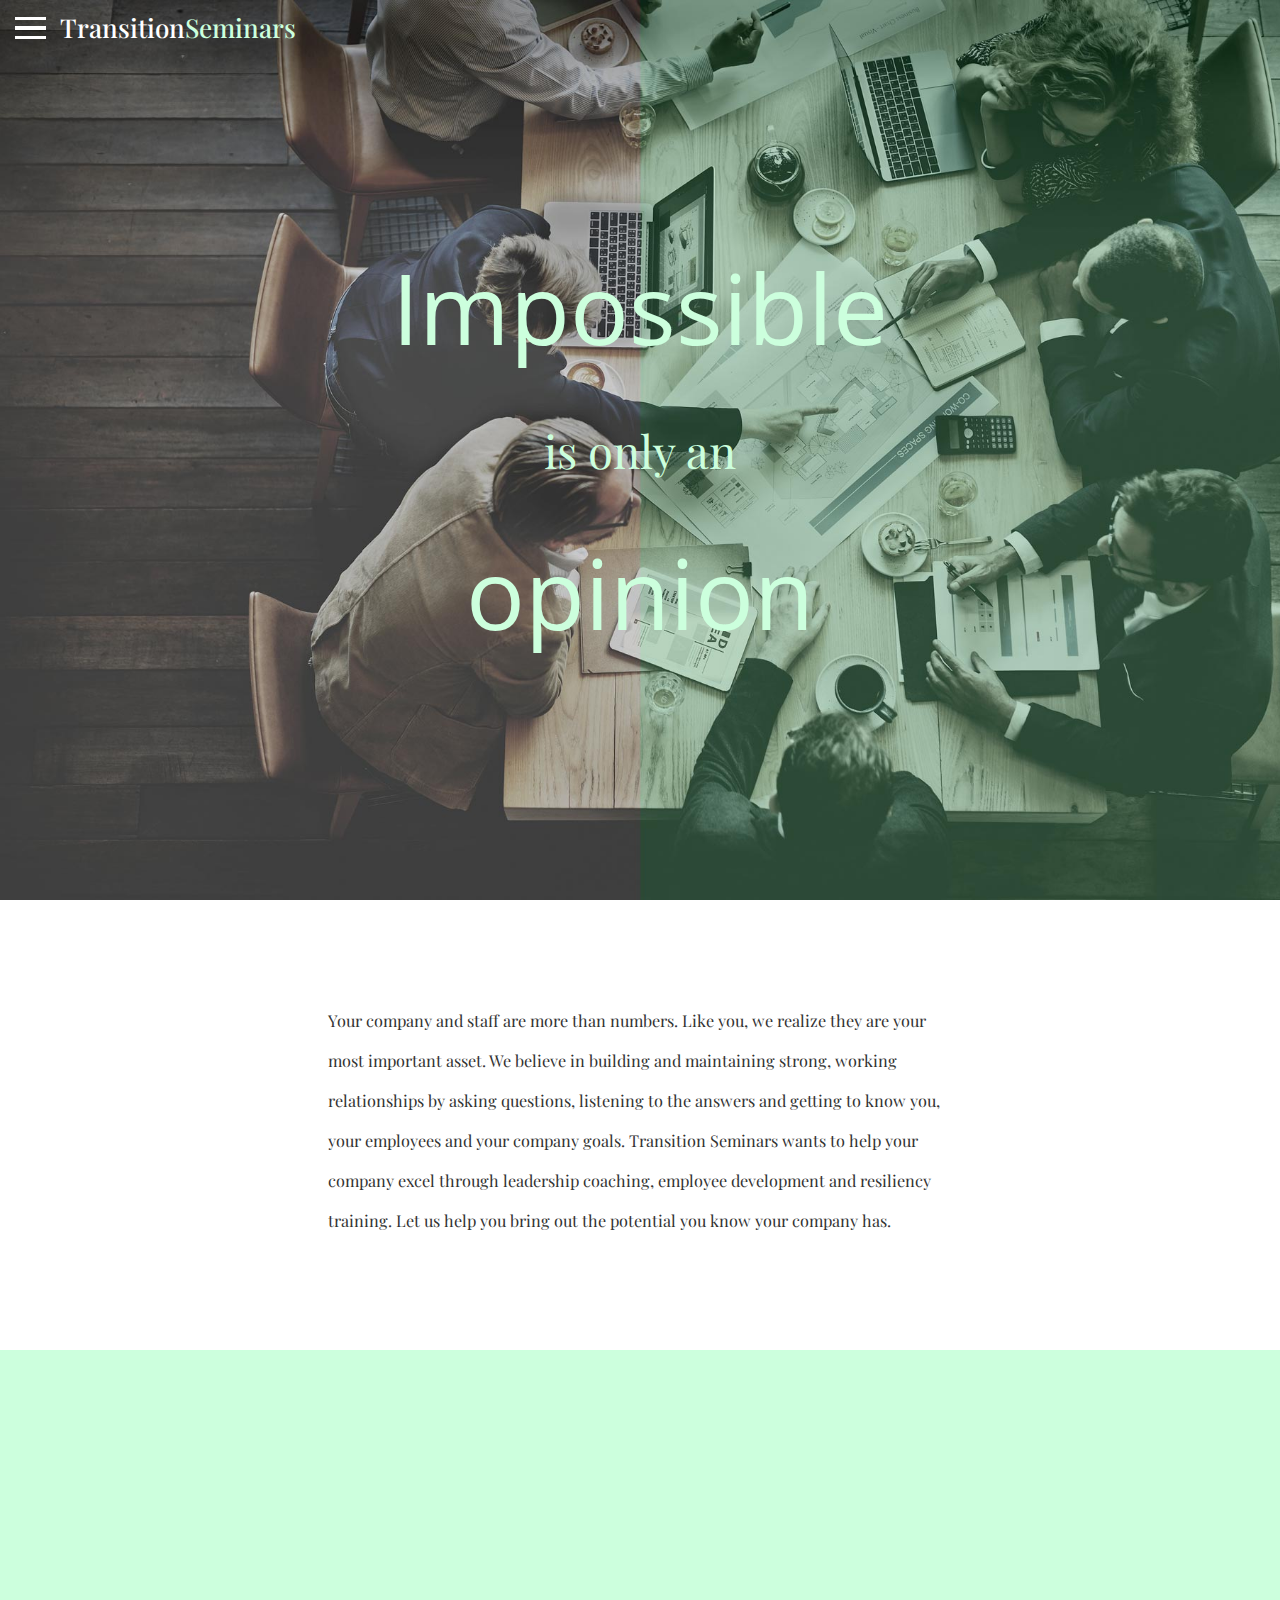
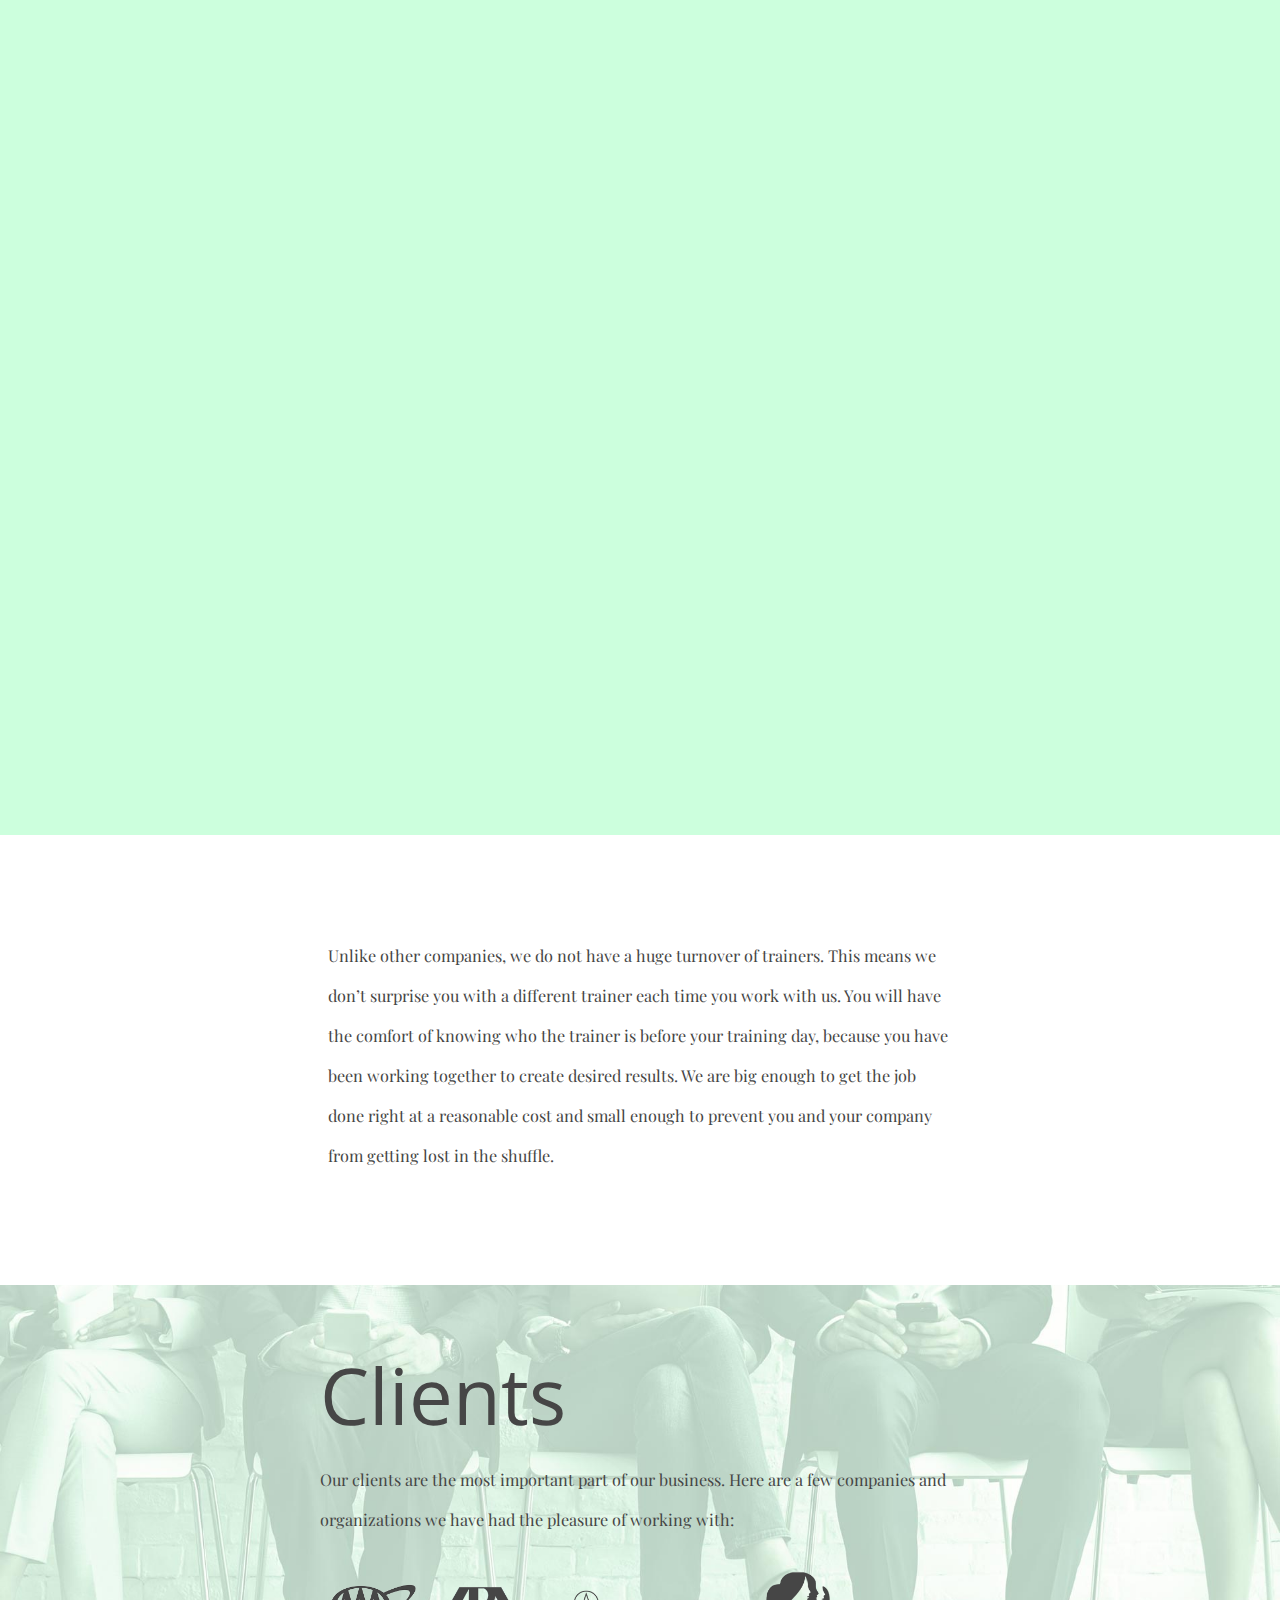
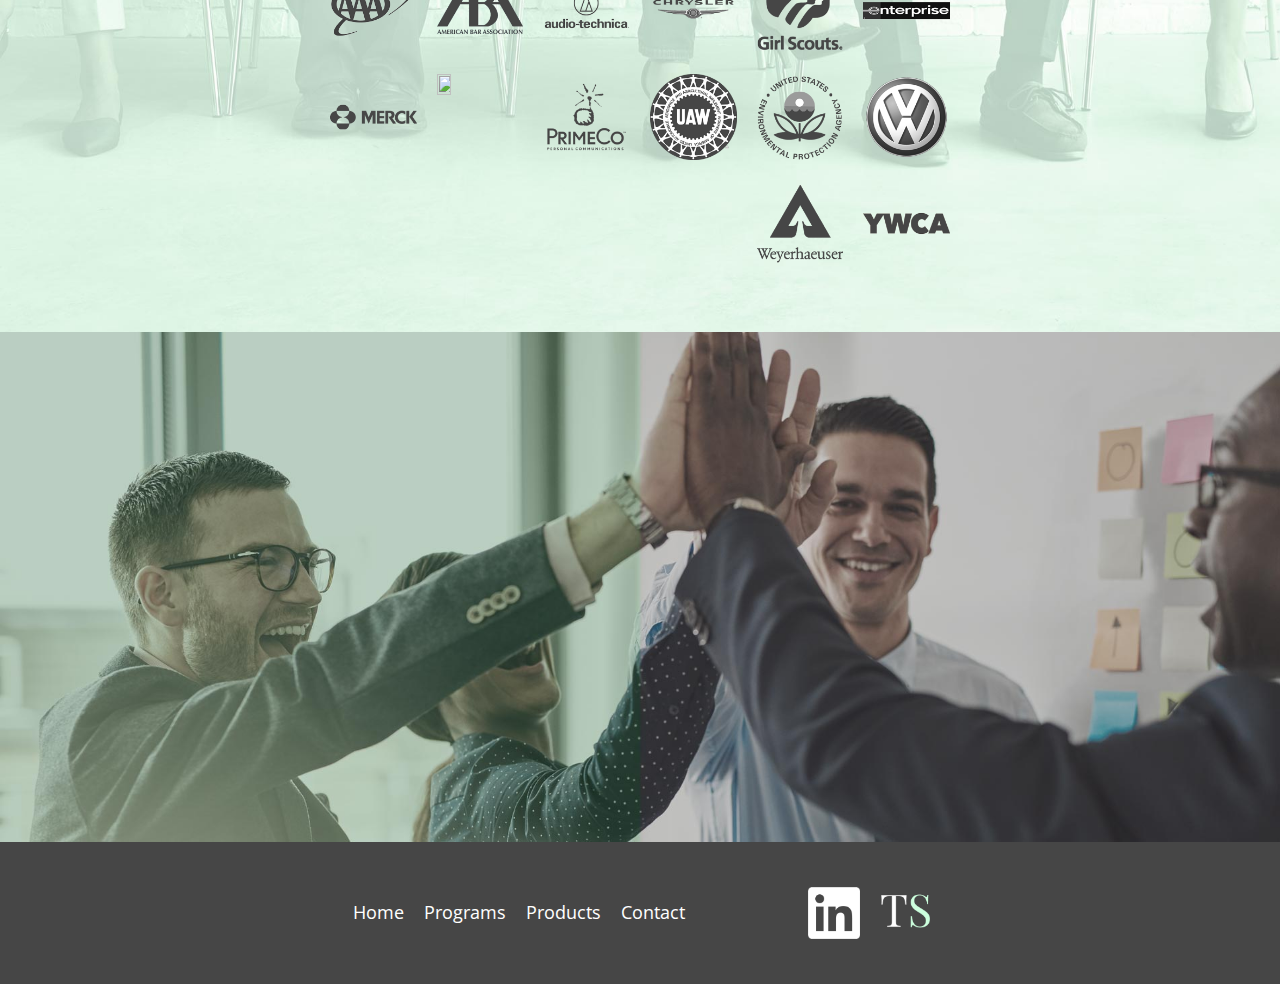
==== commit 296e70b0: "Fixed padding issue on the clients section logo. Might need to readjust for smaller viewports." ====
--- a/index.html
+++ b/index.html
@@ -90,7 +90,7 @@
 				<img src="img/YWCA.png" class="col-xs-3 col-sm-2">
 			</div>
 		</div>
-		<div>
+		<div id="prefooter">
 			<img src="img/footer.jpg" class="col-xs-12">
 		</div>
 		<footer class="container-fluid">
--- a/css/styles.css
+++ b/css/styles.css
@@ -325,15 +325,15 @@
         padding: 1.25% 0;
         line-height: 40px; }
     body #clients #logos {
-      padding: 0; }
+      padding: 0px; }
       body #clients #logos img {
         padding: 10px; }
-  body div {
+  body #prefooter {
     margin: 0;
     padding: 0; }
-    body div img {
+    body #prefooter img {
       margin: 0;
-      padding: 0 !important; }
+      padding: 0; }
   body footer {
     background: #464646;
     background-size: cover;
@@ -401,8 +401,8 @@
         line-height: 35px; }
       html body #three_values #strategy p {
         line-height: 35px; }
-      html body footer div p {
-        font-size: 2.5rem; } }
+      html body footer div:nth-of-type(1) p {
+        font-size: 2.75rem; } }
 @media (max-width: 1220px) {
   html {
     font-size: 6px; }
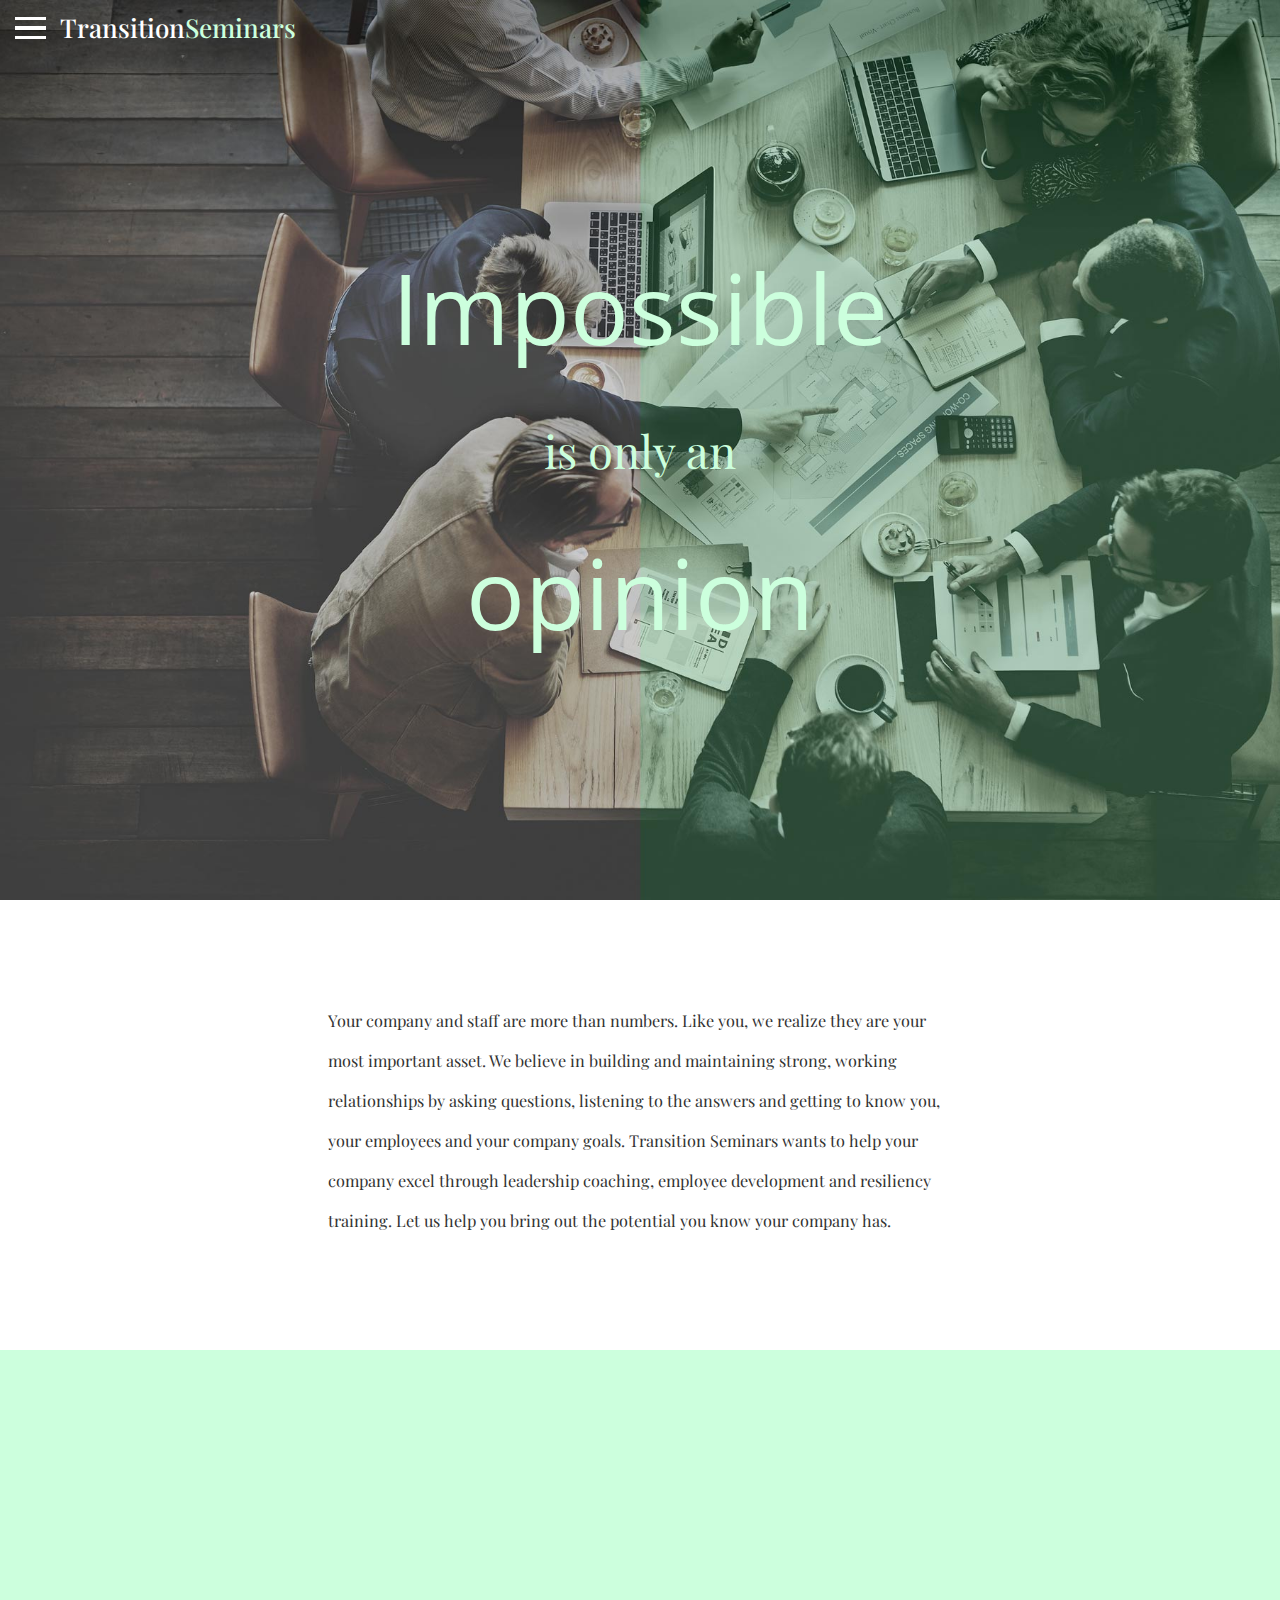
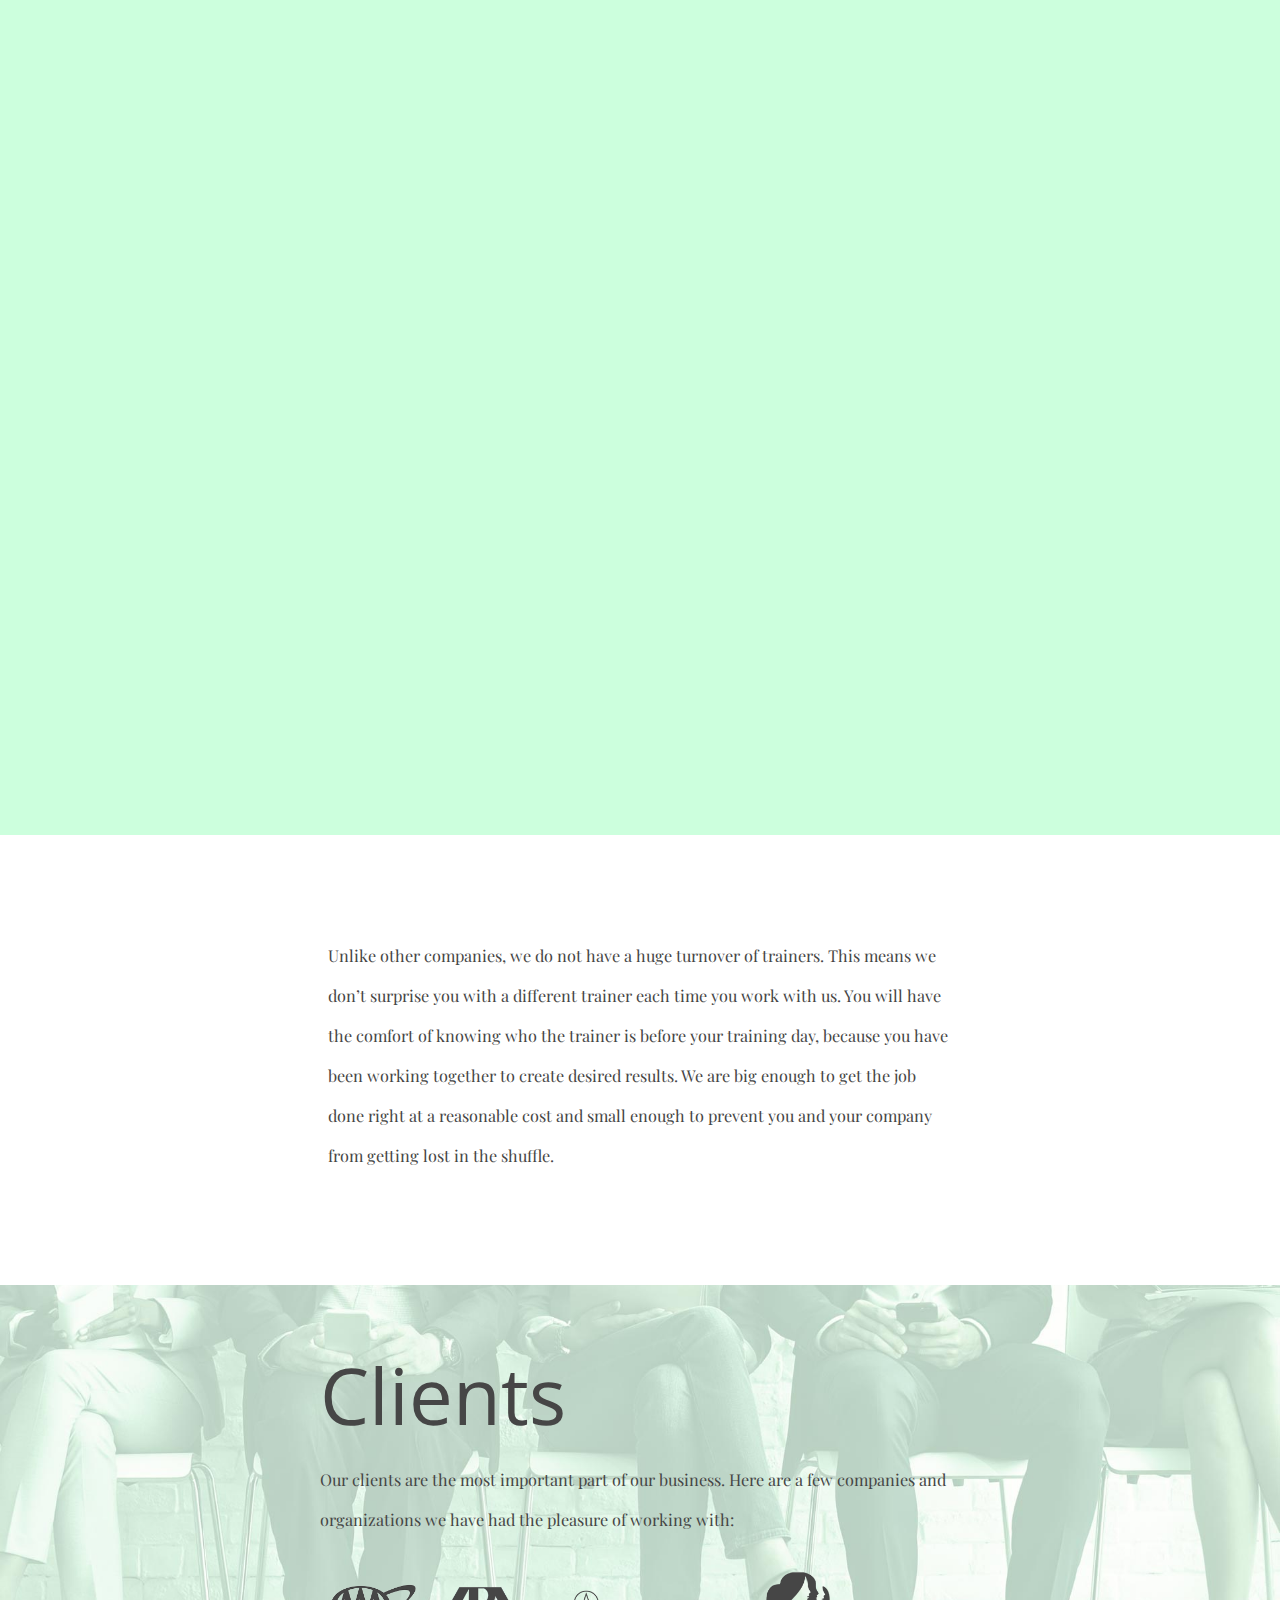
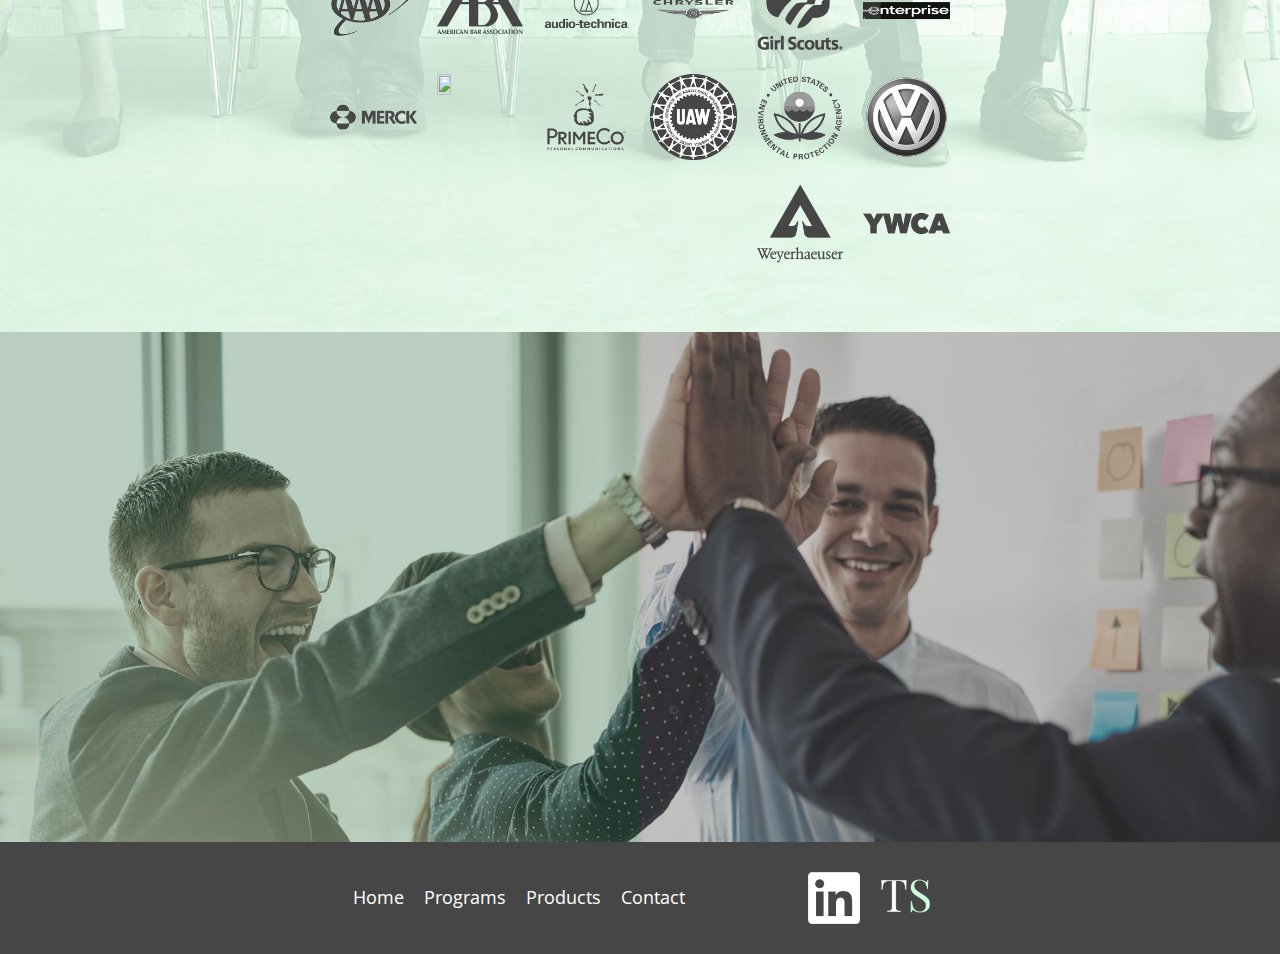
==== commit 3f2f5fb9: "Completed responsive contact page. Made contract and index page consistant. Created products and pro" ====
--- a/index.html
+++ b/index.html
@@ -9,13 +9,13 @@
 		
 		<link rel="stylesheet" href="https://maxcdn.bootstrapcdn.com/bootstrap/3.3.7/css/bootstrap.min.css" integrity="sha384-BVYiiSIFeK1dGmJRAkycuHAHRg32OmUcww7on3RYdg4Va+PmSTsz/K68vbdEjh4u" crossorigin="anonymous">
 
-		<link rel="stylesheet" href="css/normalize.css">
-		<link rel="stylesheet" href="css/animate.css">
+		<link rel="stylesheet" href="https://cdnjs.cloudflare.com/ajax/libs/normalize/5.0.0/normalize.min.css">
+		<link rel="stylesheet" href="https://cdnjs.cloudflare.com/ajax/libs/animate.css/3.5.2/animate.css">
 		<link rel="stylesheet" href="css/styles.css">
 		<link href="https://fonts.googleapis.com/css?family=Open+Sans+Condensed:700|Playfair+Display" rel="stylesheet"> 
 
 	</head>
-	<body class="preload">
+	<body class="preload index-body">
 		<div id="main" class="container-fluid">
 			<div class="col-xs-1 row" id="menu_button_container">
 				<div class="menu_button">
@@ -26,9 +26,9 @@
 			</div>
 			<ul class="col-xs-12 col-lg-3" id="nav">
 				<li class="text-center"><a href="index.html">Home</a></li>
-				<li class="text-center"><a>Programs</a></li>
-				<li class="text-center"><a>Products</a></li>
-				<li class="text-center"><a>Contact</a></li>
+				<li class="text-center"><a href="programs.html">Programs</a></li>
+				<li class="text-center"><a href="products.html">Products</a></li>
+				<li class="text-center"><a href="contact.html">Contact</a></li>
 			</ul>
 			<div class="parent-container row">
 				<div id="logo">
@@ -96,9 +96,9 @@
 		<footer class="container-fluid">
 			<div class="col-xs-offset-1 col-xs-10 col-sm-offset-2 col-sm-4 col-lg-offset-3 col-lg-3">
 				<p class=""><a href="index.html">Home</a></p>
-				<p class="">Programs</p>
-				<p class="">Products</p>
-				<p class="">Contact</p>
+				<p class=""><a href="programs.html">Programs</a></p>
+				<p class=""><a href="products.html">Products</a></p>
+				<p class=""><a href="contact.html">Contact</a></p>
 			</div>
 			<div class="col-xs-offset-1 col-xs-10 col-sm-3 col-lg-2">
 				<a href="https://www.linkedin.com/in/donnabaylor" class="">
--- a/css/styles.css
+++ b/css/styles.css
@@ -8,93 +8,821 @@
 html {
   font-size: 10px;
   box-sizing: border-box; }
-
-body {
-  /* Intro Section */
-  /*Three Values section */
-  /*clients section*/
-  /*after clients div */
-  /*footer section*/ }
-  body #main {
-    width: 100%;
-    background: url("../img/header.jpg");
-    background-size: cover;
-    background-position: center;
-    height: 100vh;
-    background-attachment: fixed; }
-  body #menu_button_container {
-    position: fixed;
-    margin-top: 10px;
-    z-index: 99;
-    width: 0;
-    transition: .3s; }
-    body #menu_button_container .menu_button {
-      position: relative;
-      width: 48px; }
-      body #menu_button_container .menu_button .bar {
-        display: block;
-        width: .8rem;
-        height: .5rem;
-        margin: 1rem 0;
-        border-right: 4.8rem solid #fff;
-        -webkit-transition: all 600ms ease-in-out;
-        -moz-transition: all 600ms ease-in-out;
-        -ms-transition: all 600ms ease-in-out;
-        -o-transition: all 600ms ease-in-out;
-        transition: all 600ms ease-in-out; }
-        body #menu_button_container .menu_button .bar:nth-of-type(1), body #menu_button_container .menu_button .bar:nth-of-type(3) {
+  html .index-body {
+    /* Intro Section */
+    /*Three Values section */
+    /*clients section*/
+    /*after clients div */
+    /*footer section*/ }
+    html .index-body #main {
+      width: 100%;
+      background: url("../img/header.jpg");
+      background-size: cover;
+      background-position: center;
+      height: 100vh;
+      background-attachment: fixed; }
+    html .index-body #menu_button_container {
+      position: fixed;
+      margin-top: 10px;
+      z-index: 99;
+      width: 0;
+      transition: .3s; }
+      html .index-body #menu_button_container .menu_button {
+        position: relative;
+        width: 48px; }
+        html .index-body #menu_button_container .menu_button .bar {
+          display: block;
+          width: .8rem;
+          height: .5rem;
+          margin: 1rem 0;
+          border-right: 4.8rem solid #fff;
           -webkit-transition: all 600ms ease-in-out;
           -moz-transition: all 600ms ease-in-out;
           -ms-transition: all 600ms ease-in-out;
           -o-transition: all 600ms ease-in-out;
           transition: all 600ms ease-in-out; }
-        body #menu_button_container .menu_button .bar:nth-of-type(2):after {
-          content: "";
+          html .index-body #menu_button_container .menu_button .bar:nth-of-type(1), html .index-body #menu_button_container .menu_button .bar:nth-of-type(3) {
+            -webkit-transition: all 600ms ease-in-out;
+            -moz-transition: all 600ms ease-in-out;
+            -ms-transition: all 600ms ease-in-out;
+            -o-transition: all 600ms ease-in-out;
+            transition: all 600ms ease-in-out; }
+          html .index-body #menu_button_container .menu_button .bar:nth-of-type(2):after {
+            content: "";
+            position: absolute;
+            border-right: 4.8rem solid #fff;
+            width: .8rem;
+            height: .5rem;
+            -webkit-transition: all 600ms ease-in-out;
+            -moz-transition: all 600ms ease-in-out;
+            -ms-transition: all 600ms ease-in-out;
+            -o-transition: all 600ms ease-in-out;
+            transition: all 600ms ease-in-out; }
+        html .index-body #menu_button_container .menu_button .bar-scroll {
+          border-right: 4.8rem solid #464646; }
+          html .index-body #menu_button_container .menu_button .bar-scroll:nth-of-type(2):after {
+            border-right: 4.8rem solid #464646; }
+        html .index-body #menu_button_container .menu_button .pushed:nth-of-type(1) {
+          opacity: 0;
+          border-right: 4.8rem solid #464646;
+          -webkit-transform: translateY(-10px);
+          -moz-transform: translateY(-10px);
+          -ms-transform: translateY(-10px);
+          -o-transform: translateY(-10px);
+          transform: translateY(-10px); }
+        html .index-body #menu_button_container .menu_button .pushed:nth-of-type(3) {
+          opacity: 0;
+          border-right: 4.8rem solid #464646;
+          -webkit-transform: translateY(10px);
+          -moz-transform: translateY(10px);
+          -ms-transform: translateY(10px);
+          -o-transform: translateY(10px);
+          transform: translateY(10px); }
+        html .index-body #menu_button_container .menu_button .pushed:nth-of-type(2) {
+          border-right: 4.8rem solid #464646;
+          -webkit-transform: rotate(-45deg);
+          -moz-transform: rotate(-45deg);
+          -ms-transform: rotate(-45deg);
+          -o-transform: rotate(-45deg);
+          transform: rotate(-45deg); }
+          html .index-body #menu_button_container .menu_button .pushed:nth-of-type(2):after {
+            content: "";
+            border-right: 4.8rem solid #464646;
+            -webkit-transform: rotate(90deg);
+            -moz-transform: rotate(90deg);
+            -ms-transform: rotate(90deg);
+            -o-transform: rotate(90deg);
+            transform: rotate(90deg); }
+    html .index-body #nav {
+      position: fixed;
+      background-color: white;
+      height: 100%;
+      margin-left: -15px;
+      font-size: 5rem;
+      z-index: 15;
+      left: -470;
+      display: flex;
+      align-items: center;
+      flex-direction: column;
+      justify-content: center;
+      list-style-type: none;
+      font-family: Open Sans Condensed;
+      -webkit-transition: 600ms;
+      -moz-transition: 600ms;
+      -ms-transition: 600ms;
+      -o-transition: 600ms;
+      transition: 600ms; }
+      html .index-body #nav li {
+        margin: 35px 0; }
+        html .index-body #nav li a {
+          position: relative;
+          color: #464646; }
+          html .index-body #nav li a:after {
+            content: "";
+            position: absolute;
+            background-color: #ccffdd;
+            height: 7px;
+            width: 0;
+            top: 100%;
+            left: 0;
+            -webkit-transition: opacity .4s ease-in-out, width .4s ease-in-out;
+            -moz-transition: opacity .4s ease-in-out, width .4s ease-in-out;
+            -o-transition: opacity .4s ease-in-out, width .4s ease-in-out;
+            transition: opacity .4s ease-in-out, width .4s ease-in-out; }
+          html .index-body #nav li a:link, html .index-body #nav li a:active, html .index-body #nav li a:visited {
+            color: #464646;
+            text-decoration: none; }
+          html .index-body #nav li a:hover {
+            color: #464646;
+            text-decoration: none; }
+            html .index-body #nav li a:hover:after {
+              opacity: 1;
+              width: 100%; }
+    html .index-body .nav-left {
+      left: 0 !important; }
+    html .index-body #main {
+      /* Quote Section */ }
+      html .index-body #main .parent-container {
+        position: relative; }
+        html .index-body #main .parent-container #logo {
           position: absolute;
-          border-right: 4.8rem solid #fff;
+          left: 70; }
+          html .index-body #main .parent-container #logo h3 {
+            position: absolute;
+            font-family: Playfair Display;
+            font-size: 3.75rem;
+            color: #fff;
+            margin-top: 16px;
+            padding-bottom: 5px;
+            -webkit-transition: 600ms;
+            -moz-transition: 600ms;
+            -o-transition: 600ms;
+            transition: 600ms; }
+            html .index-body #main .parent-container #logo h3 span {
+              position: absolute;
+              color: #ccffdd;
+              top: 0;
+              left: 200;
+              -webkit-transition: 600ms;
+              -moz-transition: 600ms;
+              -o-transition: 600ms;
+              transition: 600ms; }
+      html .index-body #main #quote {
+        position: absolute;
+        width: 100%;
+        height: 100vh;
+        display: flex;
+        align-items: center;
+        flex-direction: column;
+        justify-content: center; }
+        html .index-body #main #quote span:nth-child(1) {
+          position: relative;
+          font-family: Open Sans Condensed;
+          font-size: 15rem;
+          color: #ccffdd;
+          top: -40; }
+        html .index-body #main #quote span:nth-child(2) {
+          position: relative;
+          font-family: Playfair Display;
+          font-size: 7rem;
+          color: #ccffdd; }
+        html .index-body #main #quote span:nth-child(3) {
+          position: relative;
+          font-family: Open Sans Condensed;
+          font-size: 15rem;
+          color: #ccffdd;
+          top: 40; }
+    html .index-body #intro {
+      position: relative;
+      z-index: 10;
+      background-color: #fff; }
+      html .index-body #intro p {
+        font-family: Playfair Display;
+        font-size: 2.5rem;
+        padding: 100px 0;
+        line-height: 40px; }
+    html .index-body #three_values {
+      background-color: #ccffdd;
+      width: 100%;
+      margin: 0;
+      padding: 0; }
+      html .index-body #three_values span {
+        position: absolute;
+        font-family: Open Sans Condensed;
+        font-size: 18rem;
+        color: #b7e5c6; }
+      html .index-body #three_values p {
+        font-family: Playfair Display;
+        font-size: 2.5rem;
+        line-height: 40px;
+        color: #464646; }
+      html .index-body #three_values #vision {
+        position: relative;
+        display: flex;
+        align-items: center;
+        margin: 0px; }
+        html .index-body #three_values #vision img {
+          margin-left: -15px;
+          padding: 0;
+          opacity: 0; }
+        html .index-body #three_values #vision div {
+          padding: 0; }
+          html .index-body #three_values #vision div span {
+            position: absolute;
+            top: -50;
+            left: -205;
+            opacity: 0;
+            -webkit-animation-delay: 200ms;
+            -moz-animation-delay: 200ms;
+            -ms-animation-delay: 200ms;
+            -o-animation-delay: 200ms;
+            animation-delay: 200ms; }
+          html .index-body #three_values #vision div p {
+            opacity: 0;
+            -webkit-animation-delay: 400ms;
+            -moz-animation-delay: 400ms;
+            -ms-animation-delay: 400ms;
+            -o-animation-delay: 400ms;
+            animation-delay: 400ms; }
+      html .index-body #three_values #value-photos {
+        margin: 0;
+        padding: 0; }
+        html .index-body #three_values #value-photos img {
+          margin: 0;
+          padding: 0;
+          width: 50%;
+          opacity: 0; }
+        html .index-body #three_values #value-photos img:nth-of-type(2) {
+          -webkit-animation-delay: 200ms;
+          -moz-animation-delay: 200ms;
+          -ms-animation-delay: 200ms;
+          -o-animation-delay: 200ms;
+          animation-delay: 200ms; }
+      html .index-body #three_values #strategy {
+        background: #ccffdd;
+        position: relative;
+        display: flex;
+        align-items: center;
+        margin: 0;
+        padding: 0; }
+        html .index-body #three_values #strategy div {
+          padding: 0;
+          z-index: 2; }
+          html .index-body #three_values #strategy div span {
+            position: absolute;
+            top: -55;
+            left: 85;
+            opacity: 0;
+            -webkit-animation-delay: 200ms;
+            -moz-animation-delay: 200ms;
+            -ms-animation-delay: 200ms;
+            -o-animation-delay: 200ms;
+            animation-delay: 200ms; }
+          html .index-body #three_values #strategy div p {
+            z-index: 2;
+            left: -5;
+            opacity: 0;
+            -webkit-animation-delay: 400ms;
+            -moz-animation-delay: 400ms;
+            -ms-animation-delay: 400ms;
+            -o-animation-delay: 400ms;
+            animation-delay: 400ms; }
+        html .index-body #three_values #strategy img {
+          position: relative;
+          margin: 0;
+          padding: 0;
+          left: 8.36%;
+          opacity: 0;
+          -webkit-transition: 600ms;
+          -moz-transition: 600ms;
+          -ms-transition: 600ms;
+          -o-transition: 600ms;
+          transition: 600ms; }
+      html .index-body #three_values #advantage {
+        background: #fff;
+        margin: 0;
+        padding: 0 15px; }
+        html .index-body #three_values #advantage p {
+          padding: 100px 0;
+          line-height: 40px; }
+    html .index-body #clients {
+      background: url("../img/clients.jpg");
+      background-size: cover;
+      background-position: center;
+      padding: 55px 0; }
+      html .index-body #clients span {
+        font-size: 12rem;
+        padding: 0;
+        font-family: Open Sans Condensed;
+        color: #464646; }
+      html .index-body #clients div {
+        padding: 0; }
+        html .index-body #clients div p {
+          font-family: Playfair Display;
+          font-size: 2.5rem;
+          color: #464646;
+          padding: 1.25% 0;
+          line-height: 40px; }
+      html .index-body #clients #logos {
+        padding: 0px; }
+        html .index-body #clients #logos img {
+          padding: 10px; }
+    html .index-body #prefooter {
+      margin: 0;
+      padding: 0; }
+      html .index-body #prefooter img {
+        margin: 0;
+        padding: 0; }
+    html .index-body footer {
+      background: #464646;
+      display: flex;
+      align-items: center; }
+      html .index-body footer div {
+        display: flex;
+        align-items: center; }
+        html .index-body footer div:nth-of-type(1) p {
+          font-family: Open Sans Condensed;
+          color: #fff;
+          font-size: 2rem;
+          margin-bottom: 0;
+          padding: 0 10px; }
+        html .index-body footer div span {
+          color: #ccffdd; }
+        html .index-body footer div:nth-of-type(2) {
+          padding: 30px 10px;
+          justify-content: flex-end; }
+          html .index-body footer div:nth-of-type(2) a {
+            padding: 0;
+            margin: 0 10px; }
+            html .index-body footer div:nth-of-type(2) a img {
+              padding: 0;
+              max-width: 52px;
+              max-height: 52px; }
+        html .index-body footer div a:link, html .index-body footer div a:active, html .index-body footer div a:visited {
+          color: #fff;
+          text-decoration: none; }
+        html .index-body footer div a:hover {
+          color: #ccffdd;
+          text-decoration: none; }
+
+/* Programs Page */
+html {
+  font-size: 10px; }
+  html .programs-body {
+    /*after clients div */
+    /*footer section*/ }
+    html .programs-body #main {
+      width: 100%;
+      background: url("../img/contact.jpg");
+      background-size: cover;
+      background-position: center;
+      height: 100%; }
+      html .programs-body #main #menu_button_container {
+        position: fixed;
+        margin-top: 10px;
+        z-index: 99;
+        width: 0;
+        transition: .3s; }
+        html .programs-body #main #menu_button_container .menu_button {
+          position: relative;
+          width: 48px; }
+          html .programs-body #main #menu_button_container .menu_button .bar {
+            display: block;
+            width: .8rem;
+            height: .5rem;
+            margin: 1rem 0;
+            border-right: 4.8rem solid #fff;
+            -webkit-transition: all 600ms ease-in-out;
+            -moz-transition: all 600ms ease-in-out;
+            -ms-transition: all 600ms ease-in-out;
+            -o-transition: all 600ms ease-in-out;
+            transition: all 600ms ease-in-out; }
+            html .programs-body #main #menu_button_container .menu_button .bar:nth-of-type(1), html .programs-body #main #menu_button_container .menu_button .bar:nth-of-type(3) {
+              -webkit-transition: all 600ms ease-in-out;
+              -moz-transition: all 600ms ease-in-out;
+              -ms-transition: all 600ms ease-in-out;
+              -o-transition: all 600ms ease-in-out;
+              transition: all 600ms ease-in-out; }
+            html .programs-body #main #menu_button_container .menu_button .bar:nth-of-type(2):after {
+              content: "";
+              position: absolute;
+              border-right: 4.8rem solid #fff;
+              width: .8rem;
+              height: .5rem;
+              -webkit-transition: all 600ms ease-in-out;
+              -moz-transition: all 600ms ease-in-out;
+              -ms-transition: all 600ms ease-in-out;
+              -o-transition: all 600ms ease-in-out;
+              transition: all 600ms ease-in-out; }
+          html .programs-body #main #menu_button_container .menu_button .pushed:nth-of-type(1) {
+            opacity: 0;
+            border-right: 4.8rem solid #464646;
+            -webkit-transform: translateY(-10px);
+            -moz-transform: translateY(-10px);
+            -ms-transform: translateY(-10px);
+            -o-transform: translateY(-10px);
+            transform: translateY(-10px); }
+          html .programs-body #main #menu_button_container .menu_button .pushed:nth-of-type(3) {
+            opacity: 0;
+            border-right: 4.8rem solid #464646;
+            -webkit-transform: translateY(10px);
+            -moz-transform: translateY(10px);
+            -ms-transform: translateY(10px);
+            -o-transform: translateY(10px);
+            transform: translateY(10px); }
+          html .programs-body #main #menu_button_container .menu_button .pushed:nth-of-type(2) {
+            border-right: 4.8rem solid #464646;
+            -webkit-transform: rotate(-45deg);
+            -moz-transform: rotate(-45deg);
+            -ms-transform: rotate(-45deg);
+            -o-transform: rotate(-45deg);
+            transform: rotate(-45deg); }
+            html .programs-body #main #menu_button_container .menu_button .pushed:nth-of-type(2):after {
+              content: "";
+              border-right: 4.8rem solid #464646;
+              -webkit-transform: rotate(90deg);
+              -moz-transform: rotate(90deg);
+              -ms-transform: rotate(90deg);
+              -o-transform: rotate(90deg);
+              transform: rotate(90deg); }
+    html .programs-body #nav {
+      position: fixed;
+      background-color: white;
+      height: 100%;
+      margin-left: -15px;
+      font-size: 5rem;
+      z-index: 15;
+      left: -470;
+      display: flex;
+      align-items: center;
+      flex-direction: column;
+      justify-content: center;
+      list-style-type: none;
+      font-family: Open Sans Condensed;
+      -webkit-transition: 600ms;
+      -moz-transition: 600ms;
+      -ms-transition: 600ms;
+      -o-transition: 600ms;
+      transition: 600ms; }
+      html .programs-body #nav li {
+        margin: 35px 0; }
+        html .programs-body #nav li a {
+          position: relative;
+          color: #464646; }
+          html .programs-body #nav li a:after {
+            content: "";
+            position: absolute;
+            background-color: #ccffdd;
+            height: 7px;
+            width: 0;
+            top: 100%;
+            left: 0;
+            -webkit-transition: opacity .4s ease-in-out, width .4s ease-in-out;
+            -moz-transition: opacity .4s ease-in-out, width .4s ease-in-out;
+            -o-transition: opacity .4s ease-in-out, width .4s ease-in-out;
+            transition: opacity .4s ease-in-out, width .4s ease-in-out; }
+          html .programs-body #nav li a:link, html .programs-body #nav li a:active, html .programs-body #nav li a:visited {
+            color: #464646;
+            text-decoration: none; }
+          html .programs-body #nav li a:hover {
+            color: #464646;
+            text-decoration: none; }
+            html .programs-body #nav li a:hover:after {
+              opacity: 1;
+              width: 100%; }
+    html .programs-body .nav-left {
+      left: 0 !important; }
+    html .programs-body #main .parent-container {
+      position: relative; }
+      html .programs-body #main .parent-container #logo {
+        position: absolute;
+        left: 70; }
+        html .programs-body #main .parent-container #logo h3 {
+          position: absolute;
+          font-family: Playfair Display;
+          font-size: 3.75rem;
+          color: #fff;
+          margin-top: 16px;
+          padding-bottom: 5px;
+          -webkit-transition: 600ms;
+          -moz-transition: 600ms;
+          -o-transition: 600ms;
+          transition: 600ms; }
+          html .programs-body #main .parent-container #logo h3 span {
+            position: absolute;
+            color: #ccffdd;
+            top: 0;
+            left: 200;
+            -webkit-transition: 600ms;
+            -moz-transition: 600ms;
+            -o-transition: 600ms;
+            transition: 600ms; }
+    html .programs-body #prefooter {
+      margin: 0;
+      padding: 0; }
+      html .programs-body #prefooter img {
+        margin: 0;
+        padding: 0; }
+    html .programs-body footer {
+      background: #464646;
+      display: flex;
+      align-items: center; }
+      html .programs-body footer div {
+        display: flex;
+        align-items: center; }
+        html .programs-body footer div:nth-of-type(1) p {
+          font-family: Open Sans Condensed;
+          color: #fff;
+          font-size: 2rem;
+          margin-bottom: 0;
+          padding: 0 10px; }
+        html .programs-body footer div span {
+          color: #ccffdd; }
+        html .programs-body footer div:nth-of-type(2) {
+          padding: 30px 10px;
+          justify-content: flex-end; }
+          html .programs-body footer div:nth-of-type(2) a {
+            padding: 0;
+            margin: 0 10px; }
+            html .programs-body footer div:nth-of-type(2) a img {
+              padding: 0;
+              max-width: 52px;
+              max-height: 52px; }
+        html .programs-body footer div a:link, html .programs-body footer div a:active, html .programs-body footer div a:visited {
+          color: #fff;
+          text-decoration: none; }
+        html .programs-body footer div a:hover {
+          color: #ccffdd;
+          text-decoration: none; }
+
+/* Products Page */
+html {
+  font-size: 10px; }
+  html .products-body {
+    /*after clients div */
+    /*footer section*/ }
+    html .products-body #main {
+      width: 100%;
+      background: url("../img/contact.jpg");
+      background-size: cover;
+      background-position: center;
+      height: 100%; }
+      html .products-body #main #menu_button_container {
+        position: fixed;
+        margin-top: 10px;
+        z-index: 99;
+        width: 0;
+        transition: .3s; }
+        html .products-body #main #menu_button_container .menu_button {
+          position: relative;
+          width: 48px; }
+          html .products-body #main #menu_button_container .menu_button .bar {
+            display: block;
+            width: .8rem;
+            height: .5rem;
+            margin: 1rem 0;
+            border-right: 4.8rem solid #fff;
+            -webkit-transition: all 600ms ease-in-out;
+            -moz-transition: all 600ms ease-in-out;
+            -ms-transition: all 600ms ease-in-out;
+            -o-transition: all 600ms ease-in-out;
+            transition: all 600ms ease-in-out; }
+            html .products-body #main #menu_button_container .menu_button .bar:nth-of-type(1), html .products-body #main #menu_button_container .menu_button .bar:nth-of-type(3) {
+              -webkit-transition: all 600ms ease-in-out;
+              -moz-transition: all 600ms ease-in-out;
+              -ms-transition: all 600ms ease-in-out;
+              -o-transition: all 600ms ease-in-out;
+              transition: all 600ms ease-in-out; }
+            html .products-body #main #menu_button_container .menu_button .bar:nth-of-type(2):after {
+              content: "";
+              position: absolute;
+              border-right: 4.8rem solid #fff;
+              width: .8rem;
+              height: .5rem;
+              -webkit-transition: all 600ms ease-in-out;
+              -moz-transition: all 600ms ease-in-out;
+              -ms-transition: all 600ms ease-in-out;
+              -o-transition: all 600ms ease-in-out;
+              transition: all 600ms ease-in-out; }
+          html .products-body #main #menu_button_container .menu_button .pushed:nth-of-type(1) {
+            opacity: 0;
+            border-right: 4.8rem solid #464646;
+            -webkit-transform: translateY(-10px);
+            -moz-transform: translateY(-10px);
+            -ms-transform: translateY(-10px);
+            -o-transform: translateY(-10px);
+            transform: translateY(-10px); }
+          html .products-body #main #menu_button_container .menu_button .pushed:nth-of-type(3) {
+            opacity: 0;
+            border-right: 4.8rem solid #464646;
+            -webkit-transform: translateY(10px);
+            -moz-transform: translateY(10px);
+            -ms-transform: translateY(10px);
+            -o-transform: translateY(10px);
+            transform: translateY(10px); }
+          html .products-body #main #menu_button_container .menu_button .pushed:nth-of-type(2) {
+            border-right: 4.8rem solid #464646;
+            -webkit-transform: rotate(-45deg);
+            -moz-transform: rotate(-45deg);
+            -ms-transform: rotate(-45deg);
+            -o-transform: rotate(-45deg);
+            transform: rotate(-45deg); }
+            html .products-body #main #menu_button_container .menu_button .pushed:nth-of-type(2):after {
+              content: "";
+              border-right: 4.8rem solid #464646;
+              -webkit-transform: rotate(90deg);
+              -moz-transform: rotate(90deg);
+              -ms-transform: rotate(90deg);
+              -o-transform: rotate(90deg);
+              transform: rotate(90deg); }
+    html .products-body #nav {
+      position: fixed;
+      background-color: white;
+      height: 100%;
+      margin-left: -15px;
+      font-size: 5rem;
+      z-index: 15;
+      left: -470;
+      display: flex;
+      align-items: center;
+      flex-direction: column;
+      justify-content: center;
+      list-style-type: none;
+      font-family: Open Sans Condensed;
+      -webkit-transition: 600ms;
+      -moz-transition: 600ms;
+      -ms-transition: 600ms;
+      -o-transition: 600ms;
+      transition: 600ms; }
+      html .products-body #nav li {
+        margin: 35px 0; }
+        html .products-body #nav li a {
+          position: relative;
+          color: #464646; }
+          html .products-body #nav li a:after {
+            content: "";
+            position: absolute;
+            background-color: #ccffdd;
+            height: 7px;
+            width: 0;
+            top: 100%;
+            left: 0;
+            -webkit-transition: opacity .4s ease-in-out, width .4s ease-in-out;
+            -moz-transition: opacity .4s ease-in-out, width .4s ease-in-out;
+            -o-transition: opacity .4s ease-in-out, width .4s ease-in-out;
+            transition: opacity .4s ease-in-out, width .4s ease-in-out; }
+          html .products-body #nav li a:link, html .products-body #nav li a:active, html .products-body #nav li a:visited {
+            color: #464646;
+            text-decoration: none; }
+          html .products-body #nav li a:hover {
+            color: #464646;
+            text-decoration: none; }
+            html .products-body #nav li a:hover:after {
+              opacity: 1;
+              width: 100%; }
+    html .products-body .nav-left {
+      left: 0 !important; }
+    html .products-body #main .parent-container {
+      position: relative; }
+      html .products-body #main .parent-container #logo {
+        position: absolute;
+        left: 70; }
+        html .products-body #main .parent-container #logo h3 {
+          position: absolute;
+          font-family: Playfair Display;
+          font-size: 3.75rem;
+          color: #fff;
+          margin-top: 16px;
+          padding-bottom: 5px;
+          -webkit-transition: 600ms;
+          -moz-transition: 600ms;
+          -o-transition: 600ms;
+          transition: 600ms; }
+          html .products-body #main .parent-container #logo h3 span {
+            position: absolute;
+            color: #ccffdd;
+            top: 0;
+            left: 200;
+            -webkit-transition: 600ms;
+            -moz-transition: 600ms;
+            -o-transition: 600ms;
+            transition: 600ms; }
+    html .products-body #prefooter {
+      margin: 0;
+      padding: 0; }
+      html .products-body #prefooter img {
+        margin: 0;
+        padding: 0; }
+    html .products-body footer {
+      background: #464646;
+      display: flex;
+      align-items: center; }
+      html .products-body footer div {
+        display: flex;
+        align-items: center; }
+        html .products-body footer div:nth-of-type(1) p {
+          font-family: Open Sans Condensed;
+          color: #fff;
+          font-size: 2rem;
+          margin-bottom: 0;
+          padding: 0 10px; }
+        html .products-body footer div span {
+          color: #ccffdd; }
+        html .products-body footer div:nth-of-type(2) {
+          padding: 30px 10px;
+          justify-content: flex-end; }
+          html .products-body footer div:nth-of-type(2) a {
+            padding: 0;
+            margin: 0 10px; }
+            html .products-body footer div:nth-of-type(2) a img {
+              padding: 0;
+              max-width: 52px;
+              max-height: 52px; }
+        html .products-body footer div a:link, html .products-body footer div a:active, html .products-body footer div a:visited {
+          color: #fff;
+          text-decoration: none; }
+        html .products-body footer div a:hover {
+          color: #ccffdd;
+          text-decoration: none; }
+
+/* Contact Page */
+html {
+  font-size: 10px; }
+  html .contact-body #main {
+    width: 100%;
+    background: url("../img/contact.jpg");
+    background-size: cover;
+    background-position: center;
+    height: 100%; }
+    html .contact-body #main #menu_button_container {
+      position: fixed;
+      margin-top: 10px;
+      z-index: 99;
+      width: 0;
+      transition: .3s; }
+      html .contact-body #main #menu_button_container .menu_button {
+        position: relative;
+        width: 48px; }
+        html .contact-body #main #menu_button_container .menu_button .bar {
+          display: block;
           width: .8rem;
           height: .5rem;
+          margin: 1rem 0;
+          border-right: 4.8rem solid #fff;
           -webkit-transition: all 600ms ease-in-out;
           -moz-transition: all 600ms ease-in-out;
           -ms-transition: all 600ms ease-in-out;
           -o-transition: all 600ms ease-in-out;
           transition: all 600ms ease-in-out; }
-      body #menu_button_container .menu_button .bar-scroll {
-        border-right: 4.8rem solid #464646; }
-        body #menu_button_container .menu_button .bar-scroll:nth-of-type(2):after {
-          border-right: 4.8rem solid #464646; }
-      body #menu_button_container .menu_button .pushed:nth-of-type(1) {
-        opacity: 0;
-        border-right: 4.8rem solid #464646;
-        -webkit-transform: translateY(-10px);
-        -moz-transform: translateY(-10px);
-        -ms-transform: translateY(-10px);
-        -o-transform: translateY(-10px);
-        transform: translateY(-10px); }
-      body #menu_button_container .menu_button .pushed:nth-of-type(3) {
-        opacity: 0;
-        border-right: 4.8rem solid #464646;
-        -webkit-transform: translateY(10px);
-        -moz-transform: translateY(10px);
-        -ms-transform: translateY(10px);
-        -o-transform: translateY(10px);
-        transform: translateY(10px); }
-      body #menu_button_container .menu_button .pushed:nth-of-type(2) {
-        border-right: 4.8rem solid #464646;
-        -webkit-transform: rotate(-45deg);
-        -moz-transform: rotate(-45deg);
-        -ms-transform: rotate(-45deg);
-        -o-transform: rotate(-45deg);
-        transform: rotate(-45deg); }
-        body #menu_button_container .menu_button .pushed:nth-of-type(2):after {
-          content: "";
+          html .contact-body #main #menu_button_container .menu_button .bar:nth-of-type(1), html .contact-body #main #menu_button_container .menu_button .bar:nth-of-type(3) {
+            -webkit-transition: all 600ms ease-in-out;
+            -moz-transition: all 600ms ease-in-out;
+            -ms-transition: all 600ms ease-in-out;
+            -o-transition: all 600ms ease-in-out;
+            transition: all 600ms ease-in-out; }
+          html .contact-body #main #menu_button_container .menu_button .bar:nth-of-type(2):after {
+            content: "";
+            position: absolute;
+            border-right: 4.8rem solid #fff;
+            width: .8rem;
+            height: .5rem;
+            -webkit-transition: all 600ms ease-in-out;
+            -moz-transition: all 600ms ease-in-out;
+            -ms-transition: all 600ms ease-in-out;
+            -o-transition: all 600ms ease-in-out;
+            transition: all 600ms ease-in-out; }
+        html .contact-body #main #menu_button_container .menu_button .pushed:nth-of-type(1) {
+          opacity: 0;
           border-right: 4.8rem solid #464646;
-          -webkit-transform: rotate(90deg);
-          -moz-transform: rotate(90deg);
-          -ms-transform: rotate(90deg);
-          -o-transform: rotate(90deg);
-          transform: rotate(90deg); }
-  body #nav {
+          -webkit-transform: translateY(-10px);
+          -moz-transform: translateY(-10px);
+          -ms-transform: translateY(-10px);
+          -o-transform: translateY(-10px);
+          transform: translateY(-10px); }
+        html .contact-body #main #menu_button_container .menu_button .pushed:nth-of-type(3) {
+          opacity: 0;
+          border-right: 4.8rem solid #464646;
+          -webkit-transform: translateY(10px);
+          -moz-transform: translateY(10px);
+          -ms-transform: translateY(10px);
+          -o-transform: translateY(10px);
+          transform: translateY(10px); }
+        html .contact-body #main #menu_button_container .menu_button .pushed:nth-of-type(2) {
+          border-right: 4.8rem solid #464646;
+          -webkit-transform: rotate(-45deg);
+          -moz-transform: rotate(-45deg);
+          -ms-transform: rotate(-45deg);
+          -o-transform: rotate(-45deg);
+          transform: rotate(-45deg); }
+          html .contact-body #main #menu_button_container .menu_button .pushed:nth-of-type(2):after {
+            content: "";
+            border-right: 4.8rem solid #464646;
+            -webkit-transform: rotate(90deg);
+            -moz-transform: rotate(90deg);
+            -ms-transform: rotate(90deg);
+            -o-transform: rotate(90deg);
+            transform: rotate(90deg); }
+  html .contact-body #nav {
     position: fixed;
     background-color: white;
     height: 100%;
@@ -113,12 +841,12 @@
     -ms-transition: 600ms;
     -o-transition: 600ms;
     transition: 600ms; }
-    body #nav li {
+    html .contact-body #nav li {
       margin: 35px 0; }
-      body #nav li a {
+      html .contact-body #nav li a {
         position: relative;
         color: #464646; }
-        body #nav li a:after {
+        html .contact-body #nav li a:after {
           content: "";
           position: absolute;
           background-color: #ccffdd;
@@ -130,477 +858,489 @@
           -moz-transition: opacity .4s ease-in-out, width .4s ease-in-out;
           -o-transition: opacity .4s ease-in-out, width .4s ease-in-out;
           transition: opacity .4s ease-in-out, width .4s ease-in-out; }
-        body #nav li a:link, body #nav li a:active, body #nav li a:visited {
+        html .contact-body #nav li a:link, html .contact-body #nav li a:active, html .contact-body #nav li a:visited {
           color: #464646;
           text-decoration: none; }
-        body #nav li a:hover {
+        html .contact-body #nav li a:hover {
           color: #464646;
           text-decoration: none; }
-          body #nav li a:hover:after {
+          html .contact-body #nav li a:hover:after {
             opacity: 1;
             width: 100%; }
-  body .nav-left {
+  html .contact-body .nav-left {
     left: 0 !important; }
-  body #main {
-    /* Quote Section */ }
-    body #main .parent-container {
-      position: relative; }
-      body #main .parent-container #logo {
+  html .contact-body #main .parent-container {
+    position: relative; }
+    html .contact-body #main .parent-container #logo {
+      position: absolute;
+      left: 70; }
+      html .contact-body #main .parent-container #logo h3 {
         position: absolute;
-        left: 70; }
-        body #main .parent-container #logo h3 {
+        font-family: Playfair Display;
+        font-size: 3.75rem;
+        color: #fff;
+        margin-top: 16px;
+        padding-bottom: 5px;
+        -webkit-transition: 600ms;
+        -moz-transition: 600ms;
+        -o-transition: 600ms;
+        transition: 600ms; }
+        html .contact-body #main .parent-container #logo h3 span {
           position: absolute;
-          font-family: Playfair Display;
-          font-size: 3.75rem;
-          color: #fff;
-          margin-top: 16px;
-          padding-bottom: 5px;
+          color: #ccffdd;
+          top: 0;
+          left: 200;
           -webkit-transition: 600ms;
           -moz-transition: 600ms;
           -o-transition: 600ms;
           transition: 600ms; }
-          body #main .parent-container #logo h3 span {
-            position: absolute;
-            color: #ccffdd;
-            top: 0;
-            left: 200;
-            -webkit-transition: 600ms;
-            -moz-transition: 600ms;
-            -o-transition: 600ms;
-            transition: 600ms; }
-    body #main #quote {
-      position: absolute;
+  html .contact-body #main .contact-information {
+    display: flex;
+    flex-direction: column;
+    justify-content: center;
+    align-items: center;
+    height: 100vh;
+    padding: 0; }
+    html .contact-body #main .contact-information h1 {
+      font-family: Open Sans Condensed;
+      font-size: 15rem;
+      color: #b7e5c6;
+      position: relative;
+      top: 25;
+      left: 0;
+      z-index: 1;
+      margin: 0; }
+    html .contact-body #main .contact-information p {
+      font-family: Playfair Display;
+      font-size: 3.5rem;
+      color: #ccffdd;
+      position: relative;
+      z-index: 2; }
+    html .contact-body #main .contact-information form {
+      display: flex;
+      flex-direction: column;
       width: 100%;
-      height: 100vh;
-      display: flex;
-      align-items: center;
-      flex-direction: column;
-      justify-content: center; }
-      body #main #quote span:nth-child(1) {
-        position: relative;
+      margin-top: 45px; }
+      html .contact-body #main .contact-information form input {
+        padding: 15px 10px;
+        border-radius: 4px;
+        margin: 5px 0;
+        border-width: 0;
+        font-family: Playfair Display;
+        font-size: 2.5rem; }
+      html .contact-body #main .contact-information form textarea {
+        margin: 5px 0;
+        border-radius: 4px;
+        border-width: 0;
+        padding: 15px 10px 75px 10px;
+        font-family: Playfair Display;
+        font-size: 2.5rem; }
+      html .contact-body #main .contact-information form #submit {
         font-family: Open Sans Condensed;
-        font-size: 15rem;
-        color: #ccffdd;
-        top: -40; }
-      body #main #quote span:nth-child(2) {
-        position: relative;
-        font-family: Playfair Display;
-        font-size: 7rem;
-        color: #ccffdd; }
-      body #main #quote span:nth-child(3) {
-        position: relative;
-        font-family: Open Sans Condensed;
-        font-size: 15rem;
-        color: #ccffdd;
-        top: 40; }
-  body #intro {
-    position: relative;
-    z-index: 10;
-    background-color: #fff; }
-    body #intro p {
-      font-family: Playfair Display;
-      font-size: 2.5rem;
-      padding: 100px 0;
-      line-height: 40px; }
-  body #three_values {
-    background-color: #ccffdd;
-    width: 100%;
-    margin: 0;
-    padding: 0; }
-    body #three_values span {
-      position: absolute;
-      font-family: Open Sans Condensed;
-      font-size: 18rem;
-      color: #b7e5c6; }
-    body #three_values p {
-      font-family: Playfair Display;
-      font-size: 2.5rem;
-      line-height: 40px;
-      color: #464646; }
-    body #three_values #vision {
-      position: relative;
-      display: flex;
-      align-items: center;
-      margin: 0px; }
-      body #three_values #vision img {
-        margin-left: -15px;
-        padding: 0;
-        opacity: 0; }
-      body #three_values #vision div {
-        padding: 0; }
-        body #three_values #vision div span {
-          position: absolute;
-          top: -50;
-          left: -205;
-          opacity: 0;
-          -webkit-animation-delay: 200ms;
-          -moz-animation-delay: 200ms;
-          -ms-animation-delay: 200ms;
-          -o-animation-delay: 200ms;
-          animation-delay: 200ms; }
-        body #three_values #vision div p {
-          opacity: 0;
-          -webkit-animation-delay: 400ms;
-          -moz-animation-delay: 400ms;
-          -ms-animation-delay: 400ms;
-          -o-animation-delay: 400ms;
-          animation-delay: 400ms; }
-    body #three_values #value-photos {
-      margin: 0;
-      padding: 0; }
-      body #three_values #value-photos img {
-        margin: 0;
-        padding: 0;
-        width: 50%;
-        opacity: 0; }
-      body #three_values #value-photos img:nth-of-type(2) {
-        -webkit-animation-delay: 200ms;
-        -moz-animation-delay: 200ms;
-        -ms-animation-delay: 200ms;
-        -o-animation-delay: 200ms;
-        animation-delay: 200ms; }
-    body #three_values #strategy {
-      background: #ccffdd;
-      position: relative;
-      display: flex;
-      align-items: center;
-      margin: 0;
-      padding: 0; }
-      body #three_values #strategy div {
-        padding: 0;
-        z-index: 2; }
-        body #three_values #strategy div span {
-          position: absolute;
-          top: -55;
-          left: 85;
-          opacity: 0;
-          -webkit-animation-delay: 200ms;
-          -moz-animation-delay: 200ms;
-          -ms-animation-delay: 200ms;
-          -o-animation-delay: 200ms;
-          animation-delay: 200ms; }
-        body #three_values #strategy div p {
-          z-index: 2;
-          left: -5;
-          opacity: 0;
-          -webkit-animation-delay: 400ms;
-          -moz-animation-delay: 400ms;
-          -ms-animation-delay: 400ms;
-          -o-animation-delay: 400ms;
-          animation-delay: 400ms; }
-      body #three_values #strategy img {
-        position: relative;
-        margin: 0;
-        padding: 0;
-        left: 8.36%;
-        opacity: 0;
-        -webkit-transition: 600ms;
-        -moz-transition: 600ms;
-        -ms-transition: 600ms;
-        -o-transition: 600ms;
-        transition: 600ms; }
-    body #three_values #advantage {
-      background: #fff;
-      margin: 0;
-      padding: 0 15px; }
-      body #three_values #advantage p {
-        padding: 100px 0;
-        line-height: 40px; }
-  body #clients {
-    background: url("../img/clients.jpg");
-    background-size: cover;
-    background-position: center;
-    padding: 55px 0; }
-    body #clients span {
-      font-size: 12rem;
-      padding: 0;
-      font-family: Open Sans Condensed;
-      color: #464646; }
-    body #clients div {
-      padding: 0; }
-      body #clients div p {
-        font-family: Playfair Display;
-        font-size: 2.5rem;
-        color: #464646;
-        padding: 1.25% 0;
-        line-height: 40px; }
-    body #clients #logos {
-      padding: 0px; }
-      body #clients #logos img {
-        padding: 10px; }
-  body #prefooter {
-    margin: 0;
-    padding: 0; }
-    body #prefooter img {
-      margin: 0;
-      padding: 0; }
-  body footer {
-    background: #464646;
-    background-size: cover;
-    background-position: center-bottom;
-    display: flex;
-    align-items: center; }
-    body footer div {
-      display: flex;
-      align-items: center;
-      margin: 15px 0; }
-      body footer div:nth-of-type(1) p {
-        font-family: Open Sans Condensed;
-        color: #fff;
-        font-size: 2rem;
+        font-size: 3.5rem;
+        background-color: #ccffdd;
         margin-bottom: 0;
-        padding: 0 10px; }
-      body footer div span {
-        color: #ccffdd; }
-      body footer div:nth-of-type(2) {
-        padding: 30px 10px;
-        justify-content: flex-end; }
-        body footer div:nth-of-type(2) a {
-          padding: 0;
-          margin: 0 10px; }
-          body footer div:nth-of-type(2) a img {
-            padding: 0;
-            max-width: 52px;
-            max-height: 52px; }
-      body footer div a:link, body footer div a:active, body footer div a:visited {
-        color: #fff;
-        text-decoration: none; }
-      body footer div a:hover {
-        color: #ccffdd;
-        text-decoration: none; }
+        padding: 10px 0; }
 
 /*media queries*/
 @media (max-width: 1772px) {
-  body #main .parent-container #logo {
+  html .index-body #main .parent-container #logo {
     top: 4;
     left: 60; }
-    body #main .parent-container #logo h3 {
+    html .index-body #main .parent-container #logo h3 {
       font-size: 3rem; }
-      body #main .parent-container #logo h3 span {
-        left: 160; } }
+      html .index-body #main .parent-container #logo h3 span {
+        left: 160; }
+
+  html .contact-body #main .parent-container #logo {
+    top: 4;
+    left: 60; }
+    html .contact-body #main .parent-container #logo h3 {
+      font-size: 3rem; }
+      html .contact-body #main .parent-container #logo h3 span {
+        left: 160; }
+  html .contact-body #main .contact-information p {
+    font-size: 3.25rem; }
+  html .contact-body #main .contact-information form {
+    padding-left: 30px; }
+    html .contact-body #main .contact-information form input {
+      font-size: 2rem; }
+    html .contact-body #main .contact-information form textarea {
+      font-size: 2rem;
+      padding: 15px 10px 95px 10px; }
+    html .contact-body #main .contact-information form #submit {
+      font-size: 2.5rem;
+      padding: 16px 0; } }
 @media (max-width: 1656px) {
-  body #three_values #vision p {
+  .index-body #three_values #vision p {
     line-height: 35px; }
-  body #three_values #strategy p {
+  .index-body #three_values #strategy p {
     line-height: 35px; } }
 @media (max-width: 1474px) {
   html {
     font-size: 6.5px; }
-    html body {
+    html .index-body {
       /*Three Values section */ }
-      html body #nav {
+      html .index-body #nav {
         font-size: 7rem; }
-      html body #main .parent-container #logo {
+      html .index-body #main .parent-container #logo {
         top: -2;
         left: 45; }
-        html body #main .parent-container #logo h3 {
+        html .index-body #main .parent-container #logo h3 {
           font-size: 4rem; }
-          html body #main .parent-container #logo h3 span {
+          html .index-body #main .parent-container #logo h3 span {
             left: 140; }
-      html body #three_values #vision p {
+      html .index-body #three_values #vision p {
         line-height: 35px; }
-      html body #three_values #strategy p {
+      html .index-body #three_values #strategy p {
         line-height: 35px; }
-      html body footer div:nth-of-type(1) p {
-        font-size: 2.75rem; } }
+      html .index-body footer div:nth-of-type(1) p {
+        font-size: 2.75rem; }
+
+  html {
+    font-size: 6.5px; }
+    html .contact-body #nav {
+      font-size: 7rem; }
+    html .contact-body #main .parent-container #logo {
+      top: -2;
+      left: 45; }
+      html .contact-body #main .parent-container #logo h3 {
+        font-size: 4rem; }
+        html .contact-body #main .parent-container #logo h3 span {
+          left: 140; }
+    html .contact-body #main .contact-information h1 {
+      margin-bottom: 13px; }
+    html .contact-body #main .contact-information p {
+      font-size: 3.5rem; }
+    html .contact-body #main .contact-information form {
+      padding-left: 30px; }
+      html .contact-body #main .contact-information form input {
+        font-size: 2.5rem;
+        padding: 10px 10px; }
+      html .contact-body #main .contact-information form textarea {
+        font-size: 2.5rem;
+        padding: 10px 10px 35px 10px; }
+      html .contact-body #main .contact-information form #submit {
+        font-size: 3rem;
+        padding: 15px 0; } }
 @media (max-width: 1220px) {
   html {
     font-size: 6px; }
-    html body #main .parent-container #logo {
+    html .index-body #main .parent-container #logo {
       left: 45;
       top: -3; }
-      html body #main .parent-container #logo h3 span {
+      html .index-body #main .parent-container #logo h3 span {
+        left: 132; }
+
+  html {
+    font-size: 6px; }
+    html .contact-body #main .parent-container #logo {
+      left: 45;
+      top: -3; }
+      html .contact-body #main .parent-container #logo h3 span {
         left: 132; } }
 @media (max-width: 1200px) {
-  html body {
+  html .index-body {
     /*Three Values section */ }
-    html body #main #menu_button_container .menu_button .bar {
+    html .index-body #main #menu_button_container .menu_button .bar {
       border-right: 7rem solid #ffffff;
       height: 0.8rem;
       margin: 1.5rem  0; }
-      html body #main #menu_button_container .menu_button .bar:after {
+      html .index-body #main #menu_button_container .menu_button .bar:after {
         border-right: 7rem solid #ffffff;
         height: .8rem; }
-    html body #main #menu_button_container .menu_button .bar-scroll {
+    html .index-body #main #menu_button_container .menu_button .bar-scroll {
       border-right: 7rem solid #464646; }
-      html body #main #menu_button_container .menu_button .bar-scroll:nth-of-type(2):after {
+      html .index-body #main #menu_button_container .menu_button .bar-scroll:nth-of-type(2):after {
         border-right: 7rem solid #464646; }
-    html body #main #menu_button_container .menu_button .pushed {
+    html .index-body #main #menu_button_container .menu_button .pushed {
       border-right: 7rem solid #464646; }
-      html body #main #menu_button_container .menu_button .pushed:after {
+      html .index-body #main #menu_button_container .menu_button .pushed:after {
         border-right: 7rem solid #464646; }
-    html body #main #nav {
+    html .index-body #main #nav {
       font-size: 8rem;
       margin-left: 0; }
-    html body #main .parent-container #logo {
+    html .index-body #main .parent-container #logo {
       top: -2;
       left: 60; }
-      html body #main .parent-container #logo h3 {
+      html .index-body #main .parent-container #logo h3 {
         font-size: 6rem; }
-        html body #main .parent-container #logo h3 span {
+        html .index-body #main .parent-container #logo h3 span {
           left: 190; }
-    html body #three_values #vision span {
+    html .index-body #three_values #vision span {
       top: -60; }
-    html body #three_values #vision p {
+    html .index-body #three_values #vision p {
       top: 40; }
-    html body #three_values #strategy span {
+    html .index-body #three_values #strategy span {
       top: -70;
       left: 200; }
-    html body #three_values #strategy p {
+    html .index-body #three_values #strategy p {
       top: 50; }
-    html body footer div p {
-      font-size: 3rem; } }
+    html .index-body footer div p {
+      font-size: 3rem; }
+
+  html .contact-body #main #menu_button_container .menu_button .bar {
+    border-right: 7rem solid #ffffff;
+    height: 0.8rem;
+    margin: 1.5rem  0; }
+    html .contact-body #main #menu_button_container .menu_button .bar:nth-of-type(2):after {
+      border-right: 7rem solid #ffffff;
+      height: .8rem; }
+  html .contact-body #main #menu_button_container .menu_button .pushed:nth-of-type(1), html .contact-body #main #menu_button_container .menu_button .pushed:nth-of-type(3) {
+    border-right: 7rem solid #464646; }
+  html .contact-body #main #menu_button_container .menu_button .pushed:nth-of-type(2), html .contact-body #main #menu_button_container .menu_button .pushed:nth-of-type(2):after {
+    border-right: 7rem solid #464646; }
+  html .contact-body #main #nav {
+    font-size: 8rem;
+    margin-left: 0; }
+  html .contact-body #main .parent-container #logo {
+    top: -2;
+    left: 60; }
+    html .contact-body #main .parent-container #logo h3 {
+      font-size: 6rem; }
+      html .contact-body #main .parent-container #logo h3 span {
+        left: 190; } }
 @media (max-width: 1096px) {
-  html body #three_values #vision span {
+  html .index-body #three_values #vision span {
     top: -30; }
-  html body #three_values #strategy span {
+  html .index-body #three_values #strategy span {
     top: -40;
     left: 200; }
-  html body #clients span {
+  html .index-body #clients span {
     font-size: 10rem; } }
 @media (max-width: 992px) {
-  html body #intro p {
+  html .index-body #intro p {
     line-height: 20px; }
-  html body #three_values #vision p {
+  html .index-body #three_values #vision p {
     line-height: 20px; }
-  html body #three_values #strategy p {
+  html .index-body #three_values #strategy p {
     line-height: 20px; }
-  html body #three_values #advantage p {
+  html .index-body #three_values #advantage p {
     line-height: 20px; }
-  html body #clients p {
+  html .index-body #clients p {
     line-height: 20px; } }
 @media (max-width: 768px) {
   html {
     font-size: 7px; }
-    html body #main #menu_button_container .menu_button .bar {
+    html .index-body #main #menu_button_container .menu_button .bar {
       height: .6rem;
       border-width: 5rem;
       margin: 1rem 0; }
-      html body #main #menu_button_container .menu_button .bar:after {
+      html .index-body #main #menu_button_container .menu_button .bar:after {
         height: .6rem;
         border-width: 5rem; }
-    html body #main #menu_button_container .menu_button .bar-scroll:nth-of-type(2):after {
+    html .index-body #main #menu_button_container .menu_button .bar-scroll:nth-of-type(2):after {
       border-width: 5rem; }
-    html body #main .parent-container #logo {
+    html .index-body #main #menu_button_container .menu_button .pushed:nth-of-type(1), html .index-body #main #menu_button_container .menu_button .pushed:nth-of-type(3) {
+      border-right: 5rem solid #464646; }
+    html .index-body #main #menu_button_container .menu_button .pushed:nth-of-type(2), html .index-body #main #menu_button_container .menu_button .pushed:nth-of-type(2):after {
+      border-right: 5rem solid #464646; }
+    html .index-body #main #nav li {
+      margin: 15px 0; }
+    html .index-body #main .parent-container #logo {
       left: 50;
       top: -5; }
-      html body #main .parent-container #logo h3 {
+      html .index-body #main .parent-container #logo h3 {
         font-size: 4.5rem; }
-        html body #main .parent-container #logo h3 span {
+        html .index-body #main .parent-container #logo h3 span {
           left: 170; }
-    html body #intro p {
+    html .index-body #intro p {
       line-height: 40px; }
-    html body #three_values #vision {
+    html .index-body #three_values #vision {
       flex-direction: column;
       align-items: center; }
-      html body #three_values #vision img {
+      html .index-body #three_values #vision img {
         margin: 0; }
-      html body #three_values #vision div {
+      html .index-body #three_values #vision div {
         position: relative;
         display: flex;
         flex-direction: column;
         align-items: center;
         padding: 0 15px; }
-        html body #three_values #vision div span {
+        html .index-body #three_values #vision div span {
           position: absolute;
           left: 0;
           top: -90; }
-        html body #three_values #vision div p {
+        html .index-body #three_values #vision div p {
           line-height: 40px;
           padding: 100px 0; }
-    html body #three_values #value-photos img {
+    html .index-body #three_values #value-photos img {
       width: 100%; }
-    html body #three_values #value-photos img:nth-of-type(1) {
+    html .index-body #three_values #value-photos img:nth-of-type(1) {
       display: none; }
-    html body #three_values #strategy {
+    html .index-body #three_values #strategy {
       flex-direction: column; }
-      html body #three_values #strategy div {
+      html .index-body #three_values #strategy div {
         position: relative;
         display: flex;
         flex-direction: column;
         align-items: center;
         padding: 0 15px; }
-        html body #three_values #strategy div span {
+        html .index-body #three_values #strategy div span {
           position: absolute;
           top: -90;
           left: 0; }
-        html body #three_values #strategy div p {
+        html .index-body #three_values #strategy div p {
           line-height: 40px;
           padding: 100px 0; }
-      html body #three_values #strategy img {
+      html .index-body #three_values #strategy img {
         left: 0; }
-    html body #three_values #advantage p {
+    html .index-body #three_values #advantage p {
       line-height: 40px; }
-    html body #clients {
+    html .index-body #clients {
       padding: 25px 15px 55px 15px; }
-      html body #clients span {
+      html .index-body #clients span {
         font-size: 20rem; }
-      html body #clients p {
+      html .index-body #clients p {
         line-height: 40px; }
-    html body footer {
+    html .index-body footer {
       flex-direction: column; }
-      html body footer div:nth-of-type(1) {
+      html .index-body footer div:nth-of-type(1) {
         padding: 0;
         justify-content: space-between;
         margin: 0; }
-        html body footer div:nth-of-type(1) p {
+        html .index-body footer div:nth-of-type(1) p {
           font-size: 3.5rem;
           padding: 30px 0; }
-      html body footer div:nth-of-type(2) {
+      html .index-body footer div:nth-of-type(2) {
         justify-content: center;
         margin: 0;
         padding: 0; }
-        html body footer div:nth-of-type(2) img {
-          margin-bottom: 30px; } }
-@media (max-width: 540px) {
+        html .index-body footer div:nth-of-type(2) img {
+          margin-bottom: 30px; }
+
   html {
     font-size: 7px; }
-    html body #main #menu_button_container .menu_button {
-      top: 2;
-      left: -7; }
-      html body #main #menu_button_container .menu_button .bar {
-        height: .5rem;
+    html .contact-body #main #menu_button_container .menu_button .bar {
+      height: .6rem;
+      border-width: 5rem;
+      margin: 1rem 0; }
+      html .contact-body #main #menu_button_container .menu_button .bar:nth-of-type(2):after {
+        height: .6rem;
+        border-width: 5rem; }
+    html .contact-body #main #menu_button_container .menu_button .pushed:nth-of-type(1), html .contact-body #main #menu_button_container .menu_button .pushed:nth-of-type(3) {
+      border-right: 5rem solid #464646; }
+    html .contact-body #main #menu_button_container .menu_button .pushed:nth-of-type(2), html .contact-body #main #menu_button_container .menu_button .pushed:nth-of-type(2):after {
+      border-right: 5rem solid #464646; }
+    html .contact-body #main #nav li {
+      margin: 15px 0; }
+    html .contact-body #main .parent-container #logo {
+      left: 50;
+      top: -5; }
+      html .contact-body #main .parent-container #logo h3 {
+        font-size: 4.5rem; }
+        html .contact-body #main .parent-container #logo h3 span {
+          left: 170; }
+    html .contact-body #main #small-contact-container {
+      display: flex;
+      flex-direction: column;
+      justify-content: center;
+      height: 100vh; }
+      html .contact-body #main #small-contact-container .contact-information {
+        height: 45vh; }
+        html .contact-body #main #small-contact-container .contact-information h1 {
+          font-size: 12rem; }
+          html .contact-body #main #small-contact-container .contact-information h1:nth-of-type(2) {
+            margin-top: -40px; }
+        html .contact-body #main #small-contact-container .contact-information form {
+          margin: 0;
+          padding-left: 0; }
+          html .contact-body #main #small-contact-container .contact-information form #submit {
+            font-size: 3.5rem; } }
+@media (max-width: 510px) {
+  html {
+    font-size: 7px; }
+    html .index-body #main #menu_button_container {
+      left: 5; }
+      html .index-body #main #menu_button_container .menu_button .bar {
+        height: .6rem;
         border-width: 4rem;
         margin: .75rem 0; }
-        html body #main #menu_button_container .menu_button .bar:after {
-          height: .5rem;
+        html .index-body #main #menu_button_container .menu_button .bar:nth-of-type(2):after {
+          height: .6rem;
           border-width: 4rem; }
-      html body #main #menu_button_container .menu_button .bar-scroll:nth-of-type(2):after {
+      html .index-body #main #menu_button_container .menu_button .pushed:nth-of-type(1) {
+        height: .6rem;
         border-width: 4rem; }
-    html body #main #quote {
-      padding: 0; }
-      html body #main #quote span:nth-of-type(1), html body #main #quote span:nth-of-type(3) {
-        font-size: 8rem;
-        padding: 0; }
-      html body #main #quote span:nth-of-type(2) {
-        font-size: 5rem; }
-    html body #main .parent-container #logo {
-      left: 32;
-      top: -5; }
-      html body #main .parent-container #logo h3 {
+      html .index-body #main #menu_button_container .menu_button .pushed:nth-of-type(3) {
+        height: .6rem;
+        border-width: 4rem; }
+      html .index-body #main #menu_button_container .menu_button .pushed:nth-of-type(2), html .index-body #main #menu_button_container .menu_button .pushed:nth-of-type(2):after {
+        height: .6rem;
+        border-width: 4rem; }
+    html .index-body #main .parent-container #logo {
+      top: -5;
+      left: 35; }
+      html .index-body #main .parent-container #logo h3 {
         font-size: 4rem; }
-        html body #main .parent-container #logo h3 span {
+        html .index-body #main .parent-container #logo h3 span {
           left: 150; }
-    html body #three_values #vision div span {
-      top: -65;
-      font-size: 11rem; }
-    html body #three_values #vision div p {
-      padding: 50px 0; }
-    html body #three_values #strategy div span {
-      top: -50;
-      font-size: 11rem; }
-    html body #three_values #strategy div p {
-      padding: 50px 0; }
-    html body #clients span {
-      font-size: 11rem; }
-    html body footer div:nth-of-type(1) {
-      padding: 0;
-      justify-content: space-between;
-      margin: 0; }
-      html body footer div:nth-of-type(1) p {
-        font-size: 2.25rem;
-        padding: 30px 0; }
-    html body footer div:nth-of-type(2) img {
-      max-width: 40px; } }
+    html .index-body #main #quote span:nth-child(1), html .index-body #main #quote span:nth-child(3) {
+      font-size: 8.5rem; }
+    html .index-body #main #quote span:nth-child(2) {
+      font-size: 5.5rem; }
+    html .index-body #three_values #vision div span {
+      top: -45;
+      font-size: 10rem; }
+    html .index-body #three_values #strategy div span {
+      top: -45;
+      font-size: 10rem; }
+    html .index-body #clients span {
+      font-size: 10rem; }
+    html .index-body footer div:nth-of-type(1) p {
+      font-size: 2.5rem;
+      padding: 30px 0; }
+    html .index-body footer div:nth-of-type(2) img {
+      max-width: 45px; }
+
+  html {
+    font-size: 7px; }
+    html .contact-body #main #menu_button_container {
+      left: 5; }
+      html .contact-body #main #menu_button_container .menu_button .bar {
+        height: .6rem;
+        border-width: 4rem;
+        margin: .75rem 0; }
+        html .contact-body #main #menu_button_container .menu_button .bar:nth-of-type(2):after {
+          height: .6rem;
+          border-width: 4rem; }
+      html .contact-body #main #menu_button_container .menu_button .pushed:nth-of-type(1) {
+        height: .6rem;
+        border-width: 4rem; }
+      html .contact-body #main #menu_button_container .menu_button .pushed:nth-of-type(3) {
+        height: .6rem;
+        border-width: 4rem; }
+      html .contact-body #main #menu_button_container .menu_button .pushed:nth-of-type(2), html .contact-body #main #menu_button_container .menu_button .pushed:nth-of-type(2):after {
+        height: .6rem;
+        border-width: 4rem; }
+    html .contact-body #main .parent-container #logo {
+      top: -5;
+      left: 35; }
+      html .contact-body #main .parent-container #logo h3 {
+        font-size: 4rem; }
+        html .contact-body #main .parent-container #logo h3 span {
+          left: 150; }
+    html .contact-body #main #small-contact-container {
+      display: flex;
+      flex-direction: column;
+      justify-content: center;
+      height: 100vh; }
+      html .contact-body #main #small-contact-container .contact-information {
+        height: 45vh; }
+        html .contact-body #main #small-contact-container .contact-information h1 {
+          font-size: 12rem; }
+          html .contact-body #main #small-contact-container .contact-information h1:nth-of-type(2) {
+            margin-top: -40px; }
+        html .contact-body #main #small-contact-container .contact-information p {
+          font-size: 3rem; }
+        html .contact-body #main #small-contact-container .contact-information form {
+          padding-left: 0; }
+          html .contact-body #main #small-contact-container .contact-information form input {
+            font-size: 3rem; }
+          html .contact-body #main #small-contact-container .contact-information form textarea {
+            font-size: 3rem;
+            padding: 10px 10px 25px 10px; }
+          html .contact-body #main #small-contact-container .contact-information form #submit {
+            font-size: 3.5rem; } }
 
 /*# sourceMappingURL=styles.css.map */
